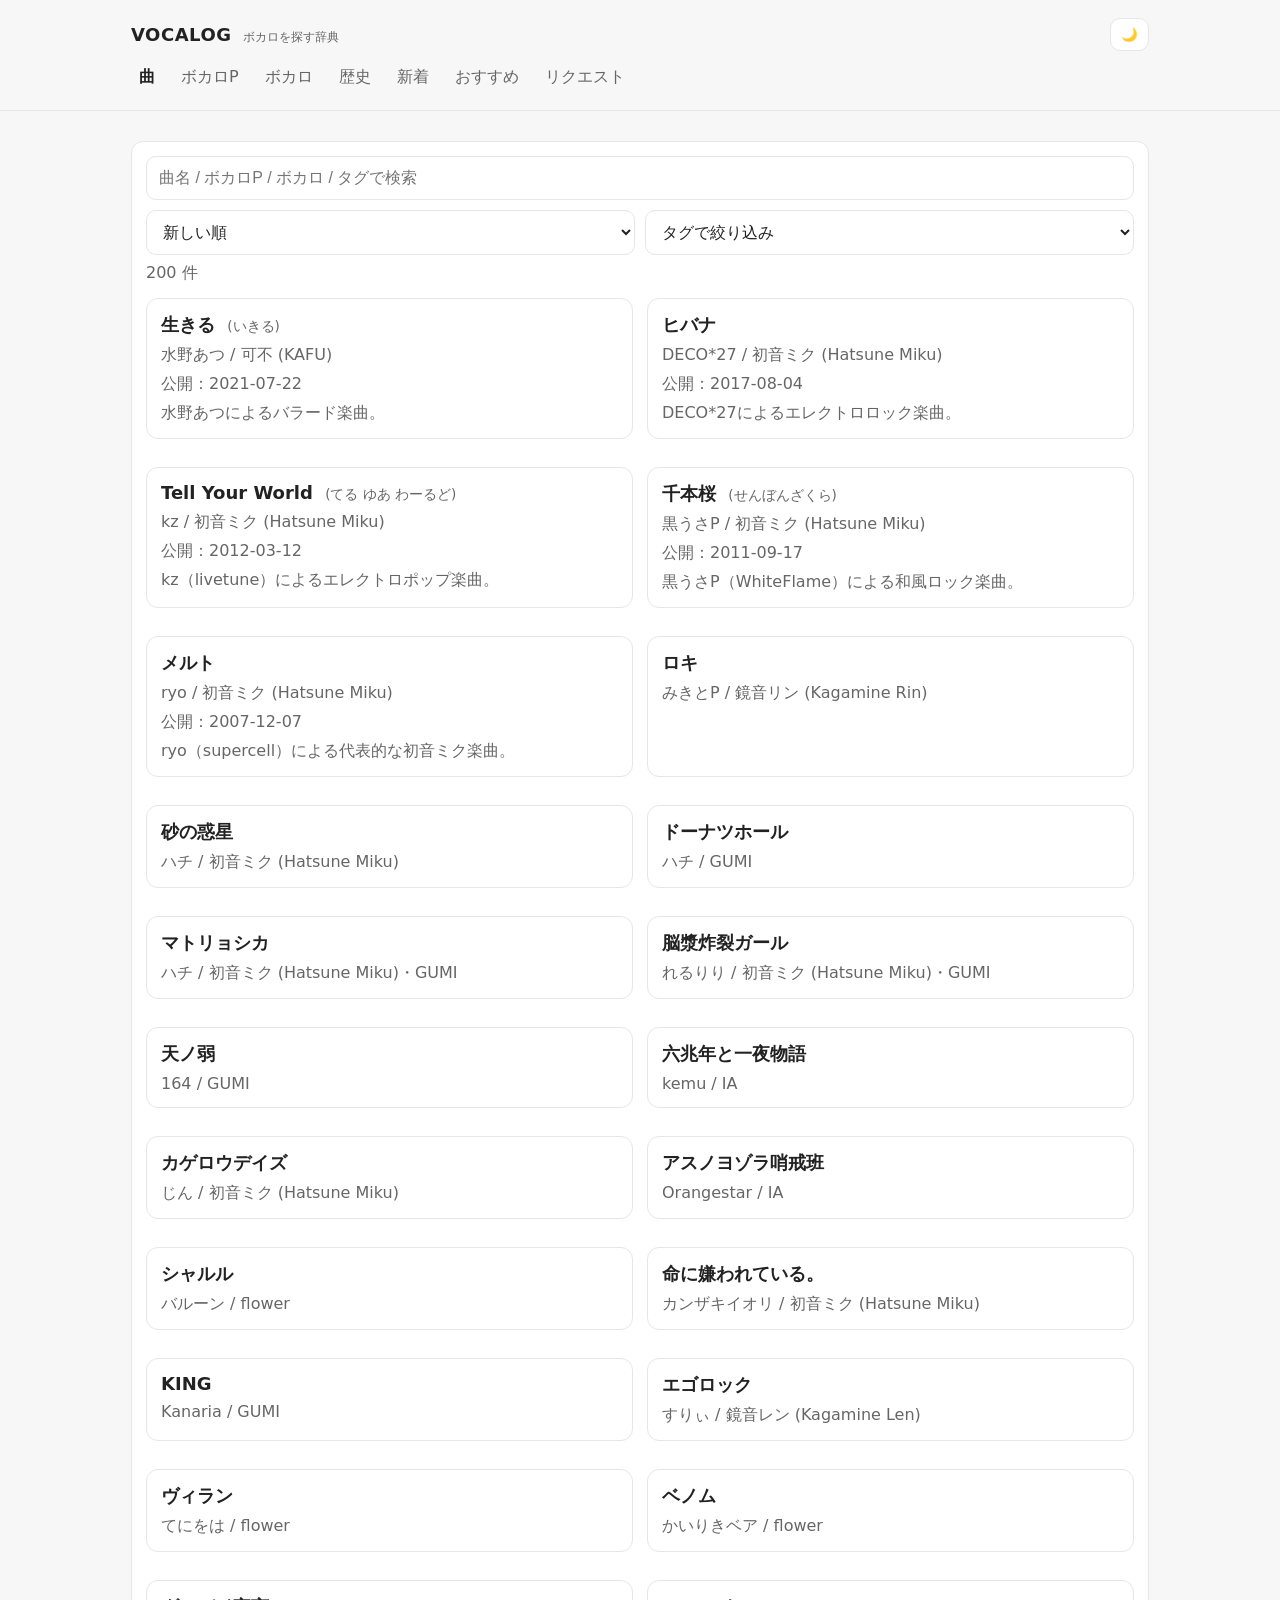
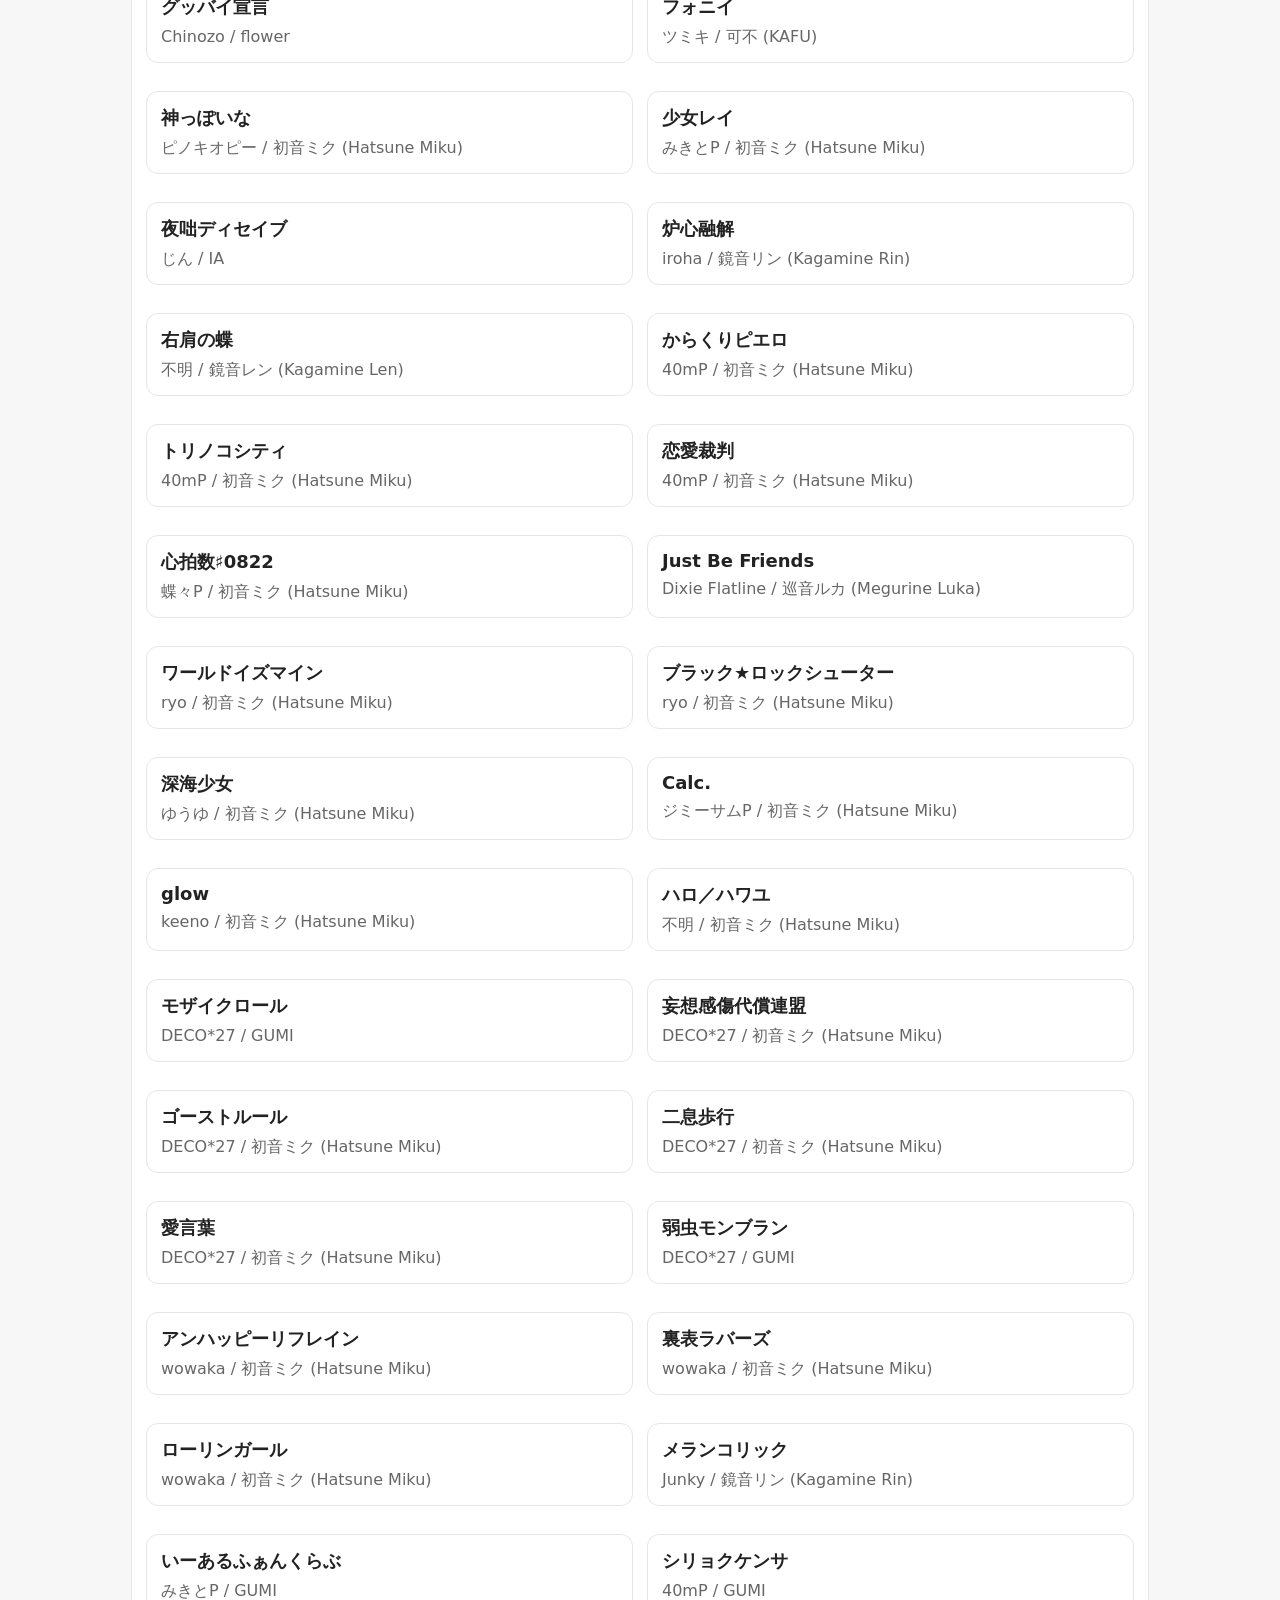
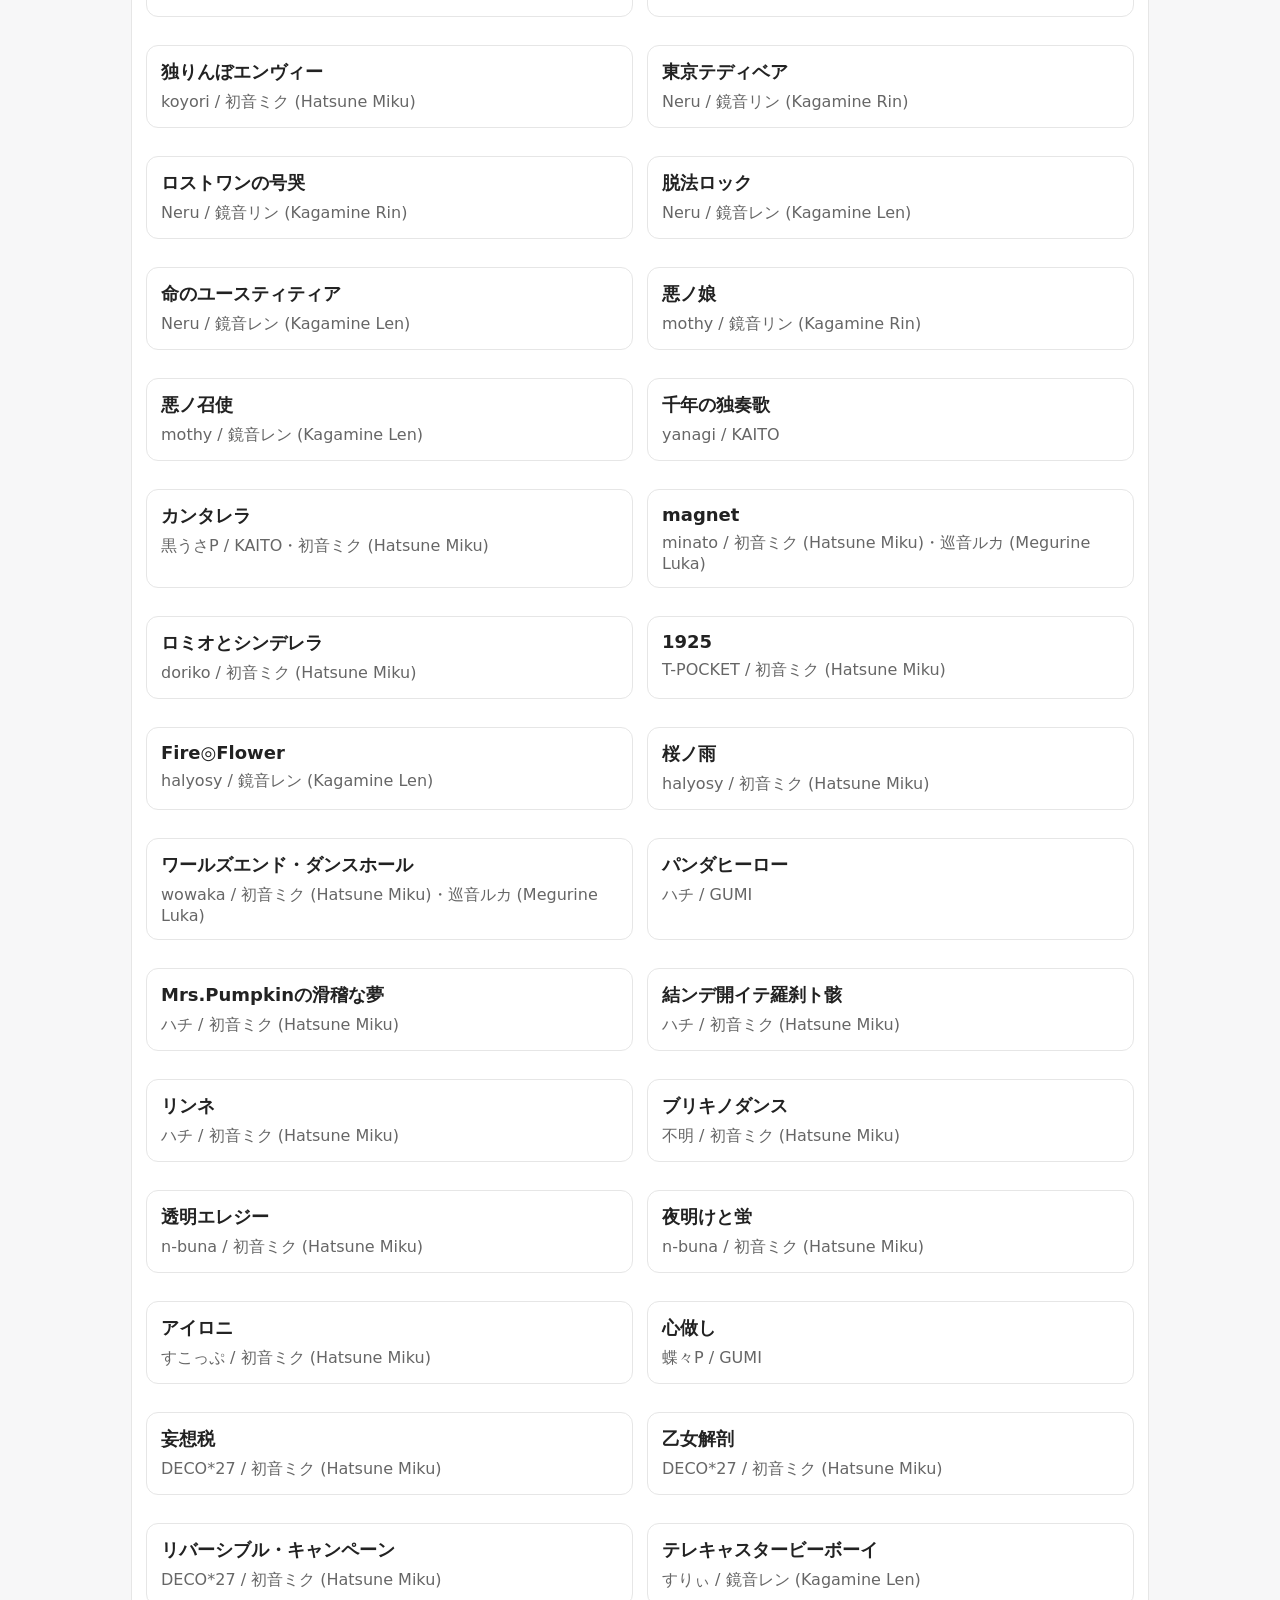
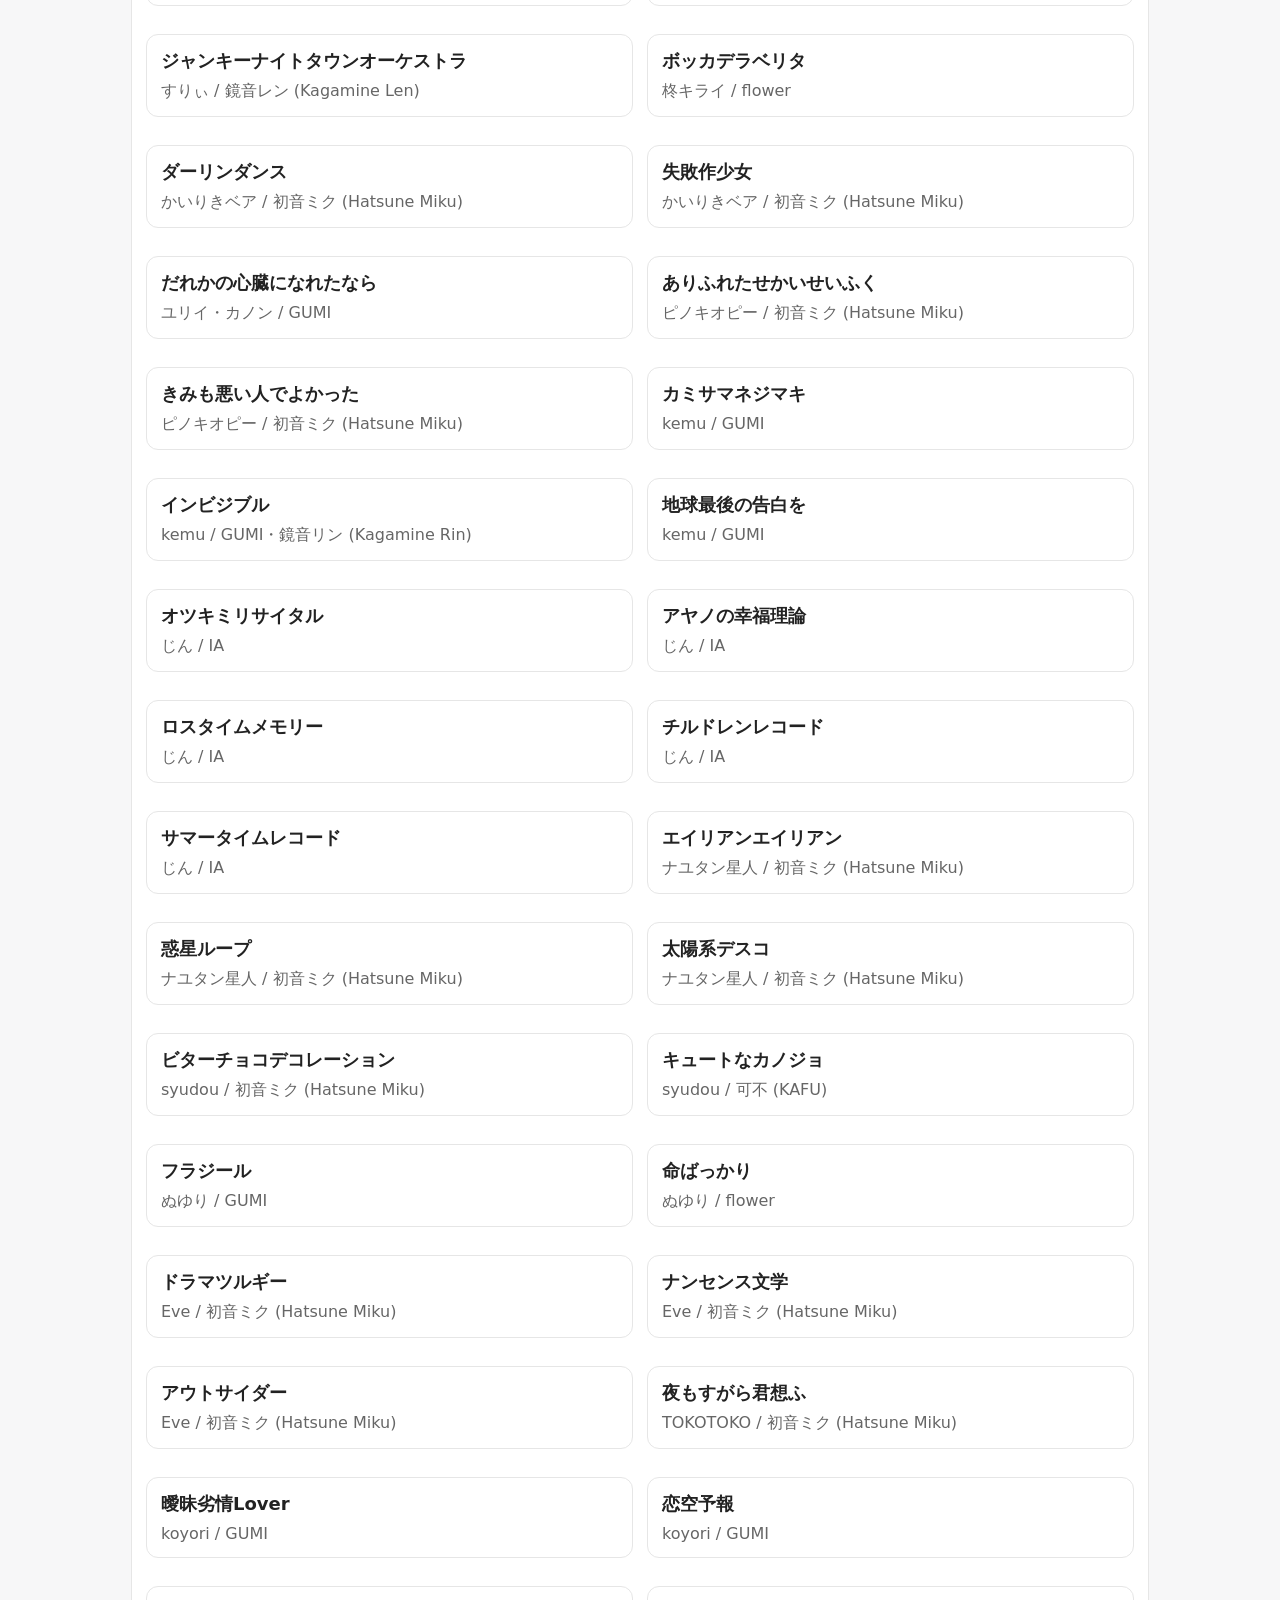
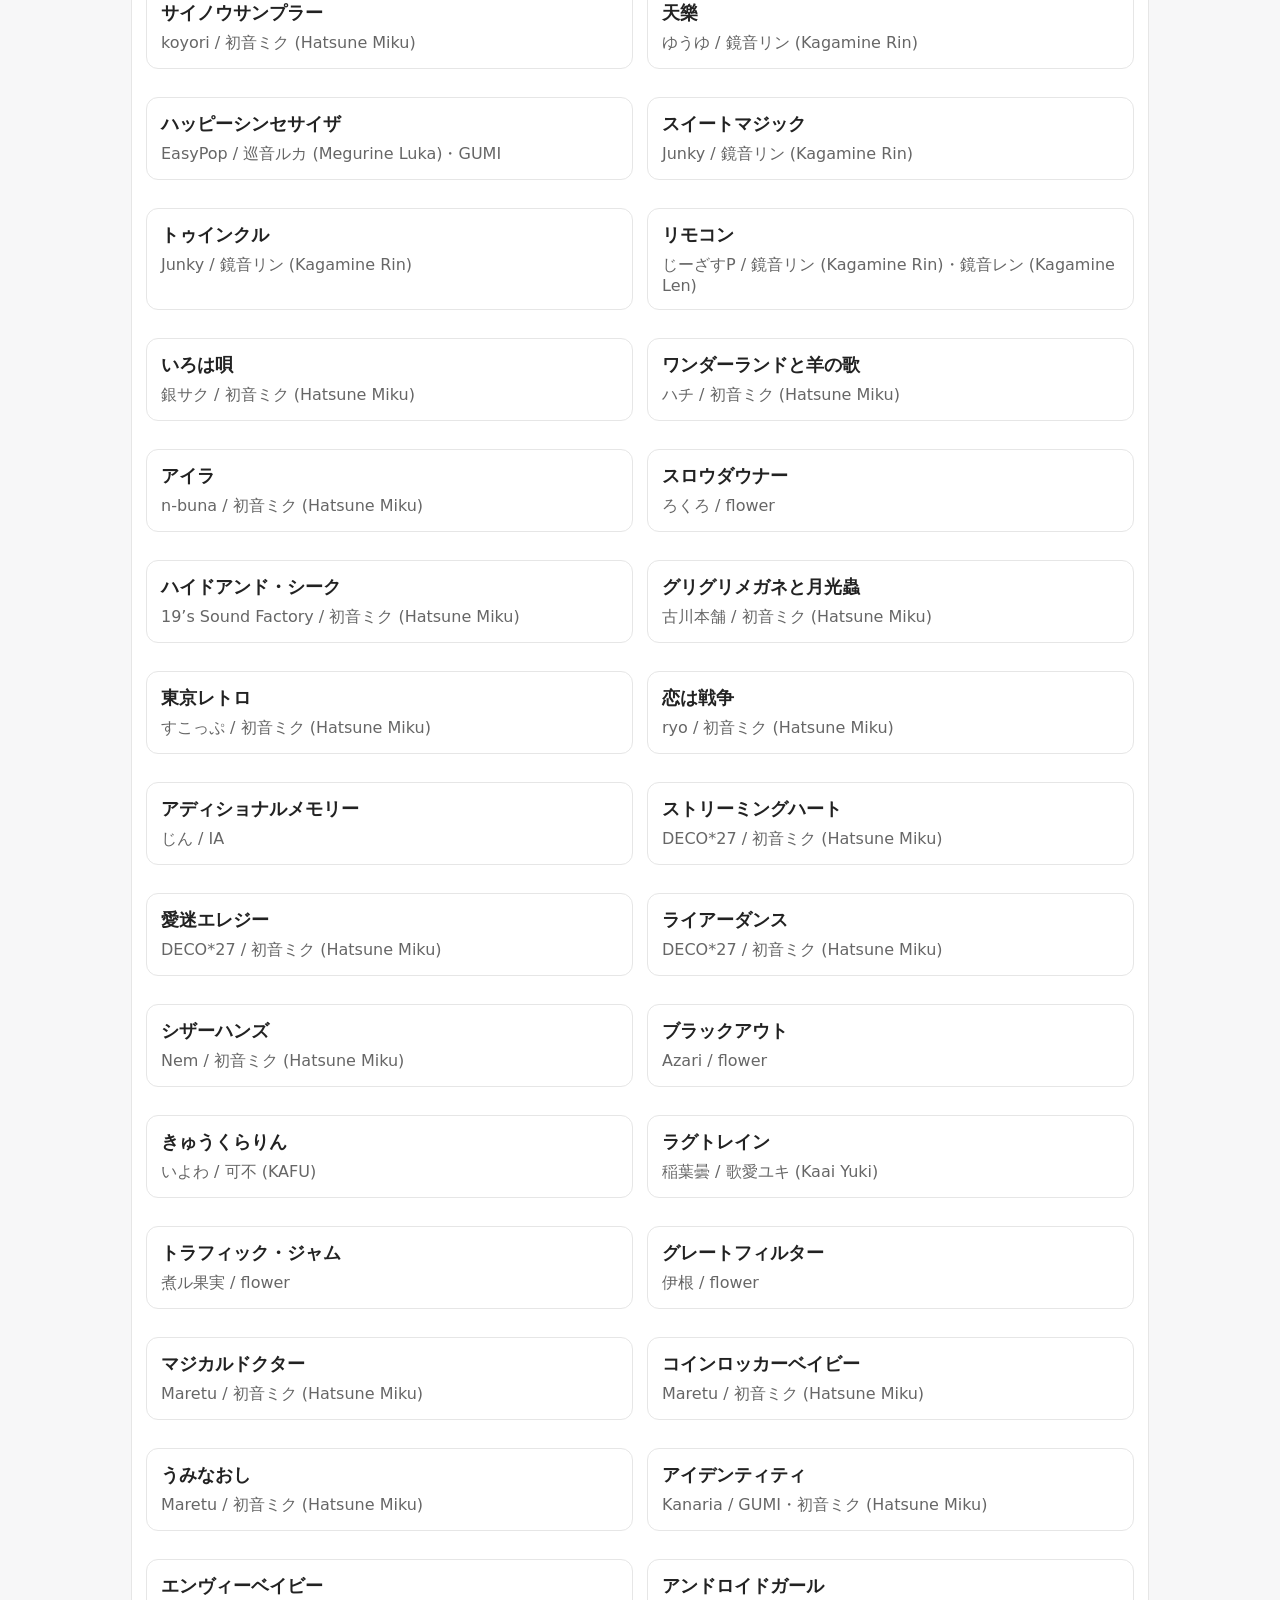
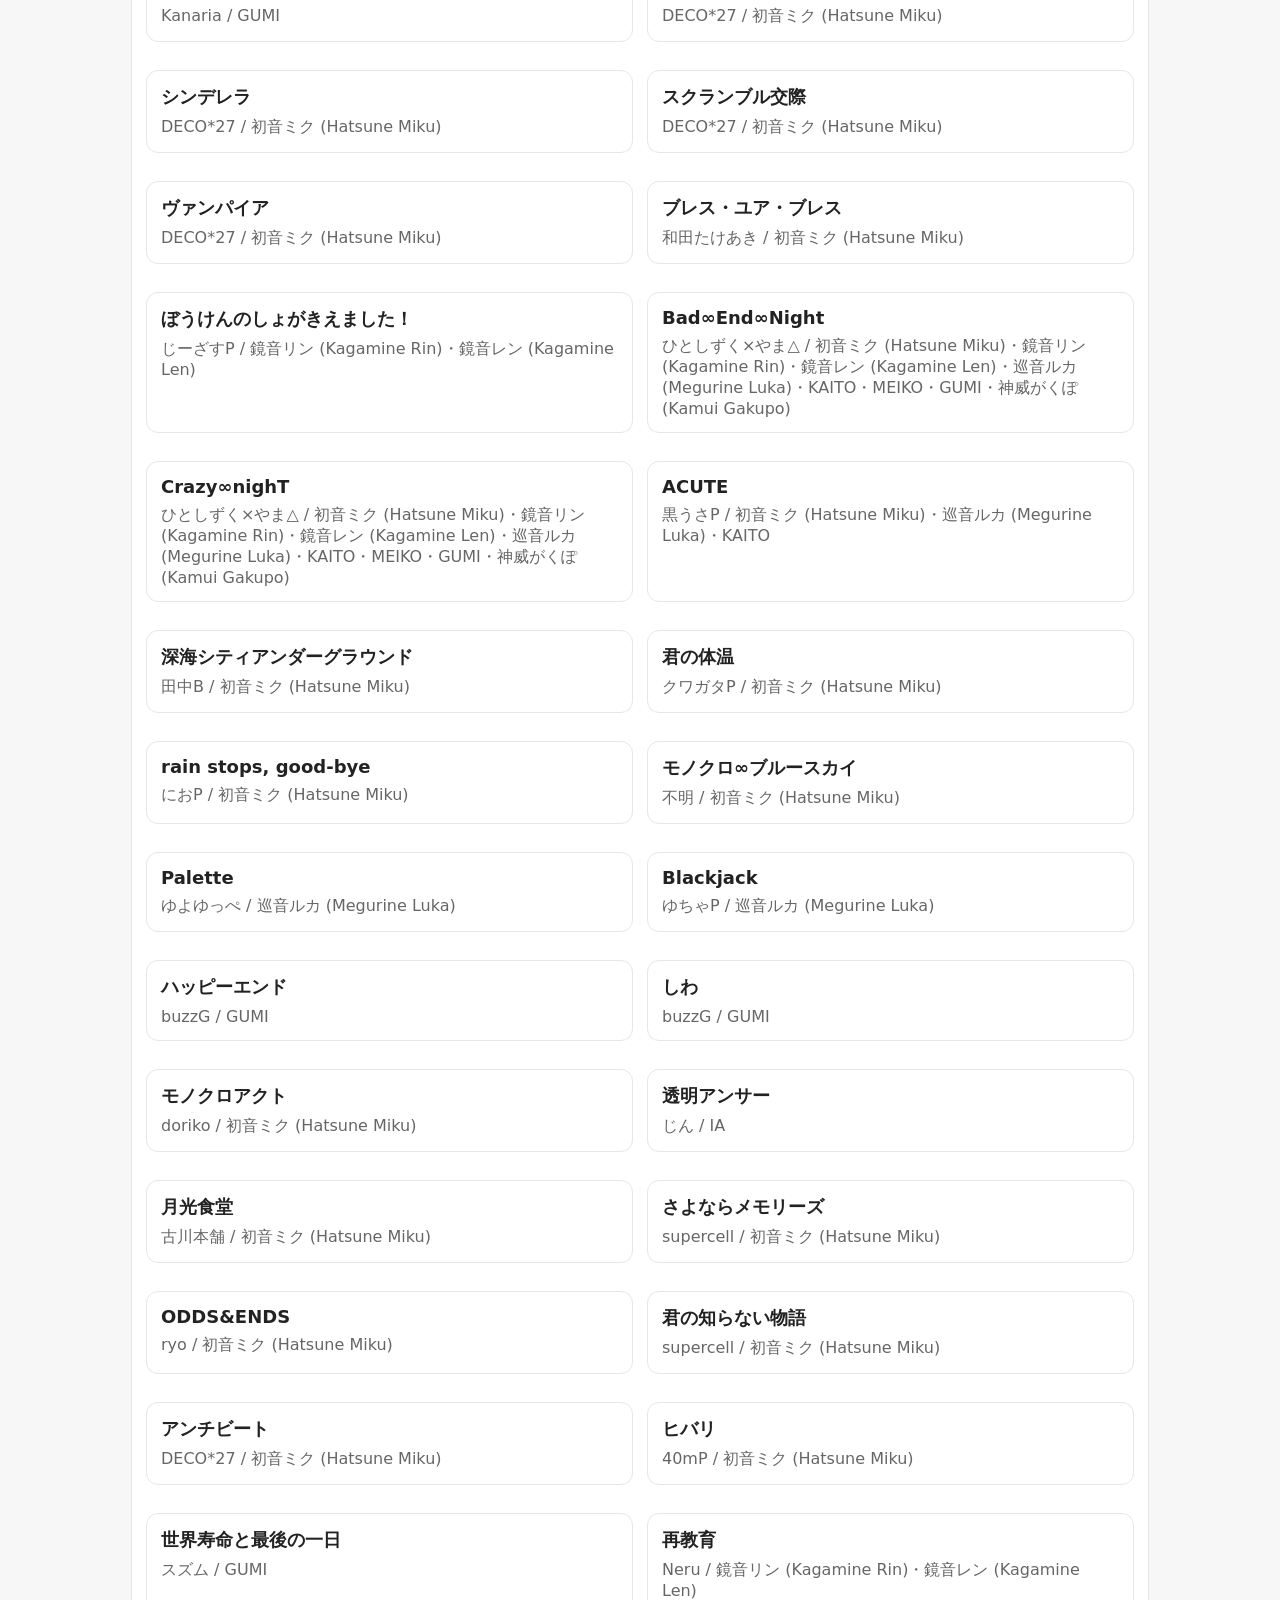
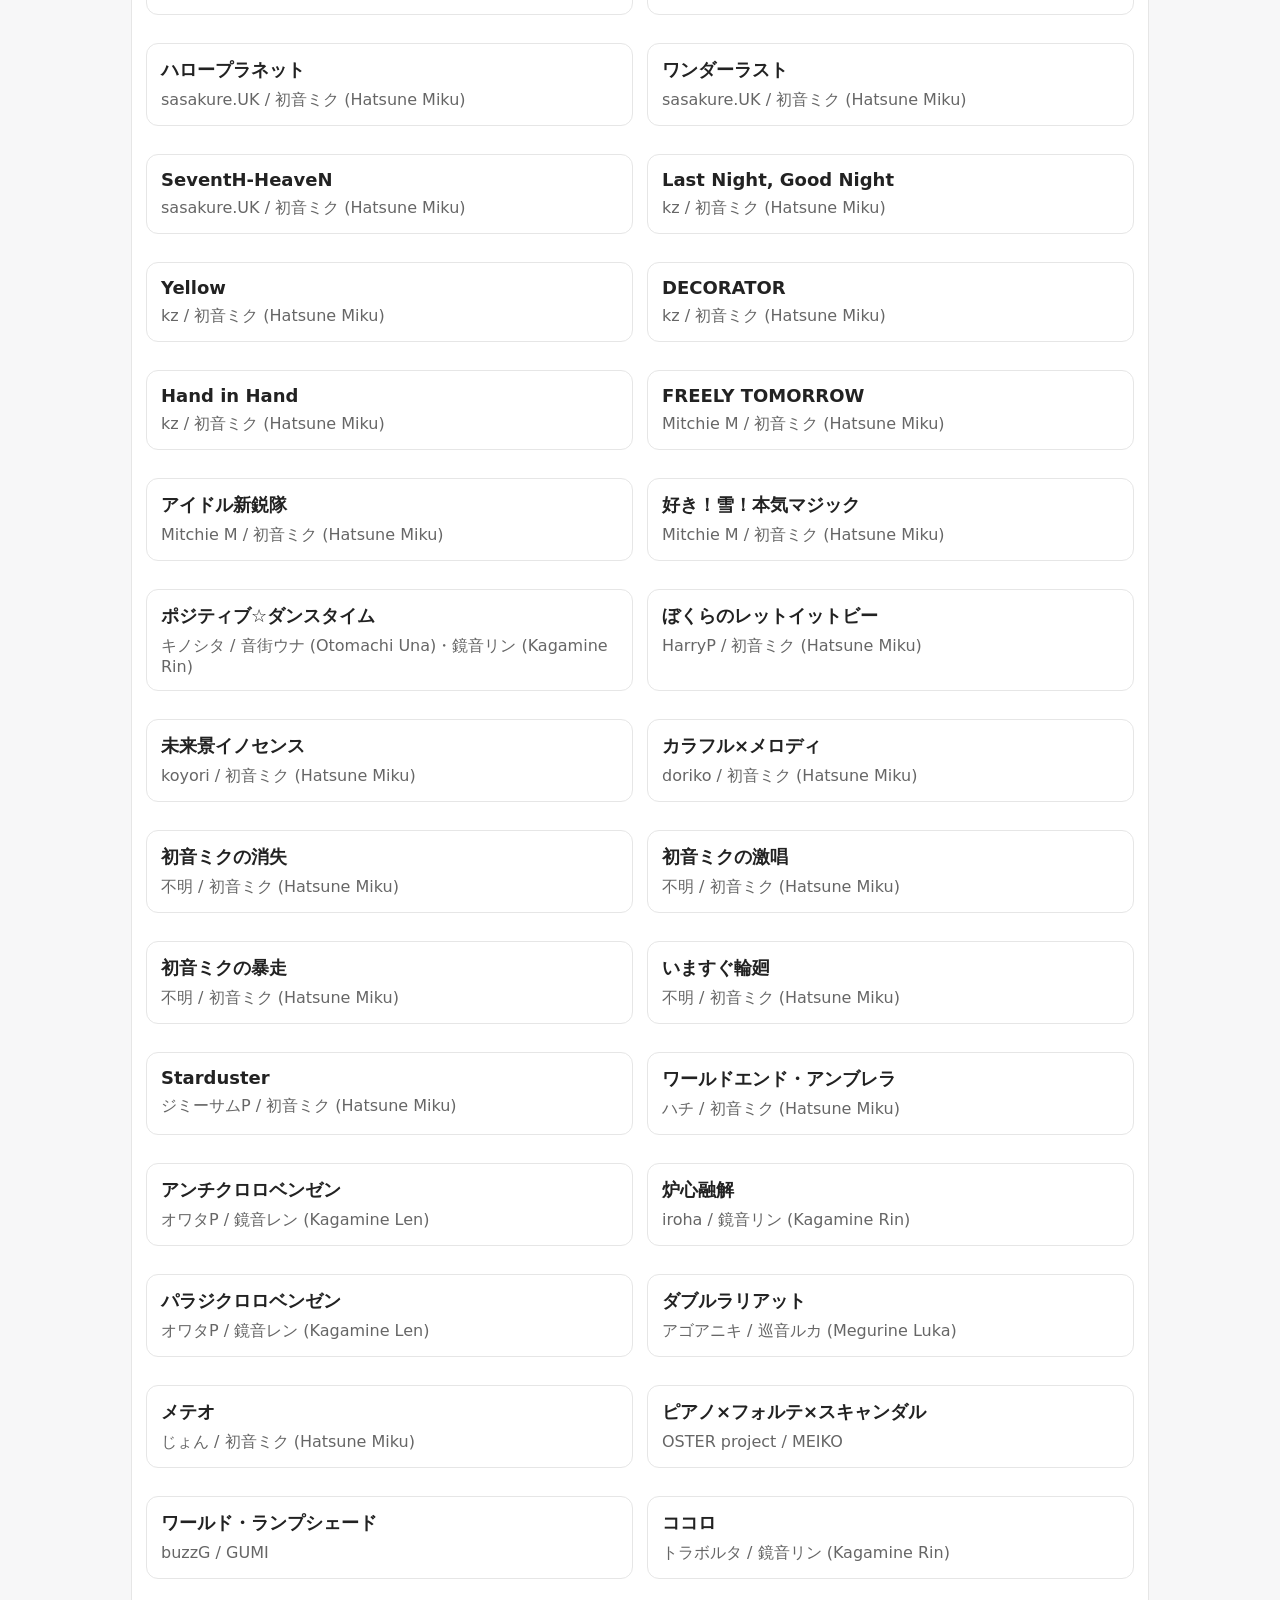
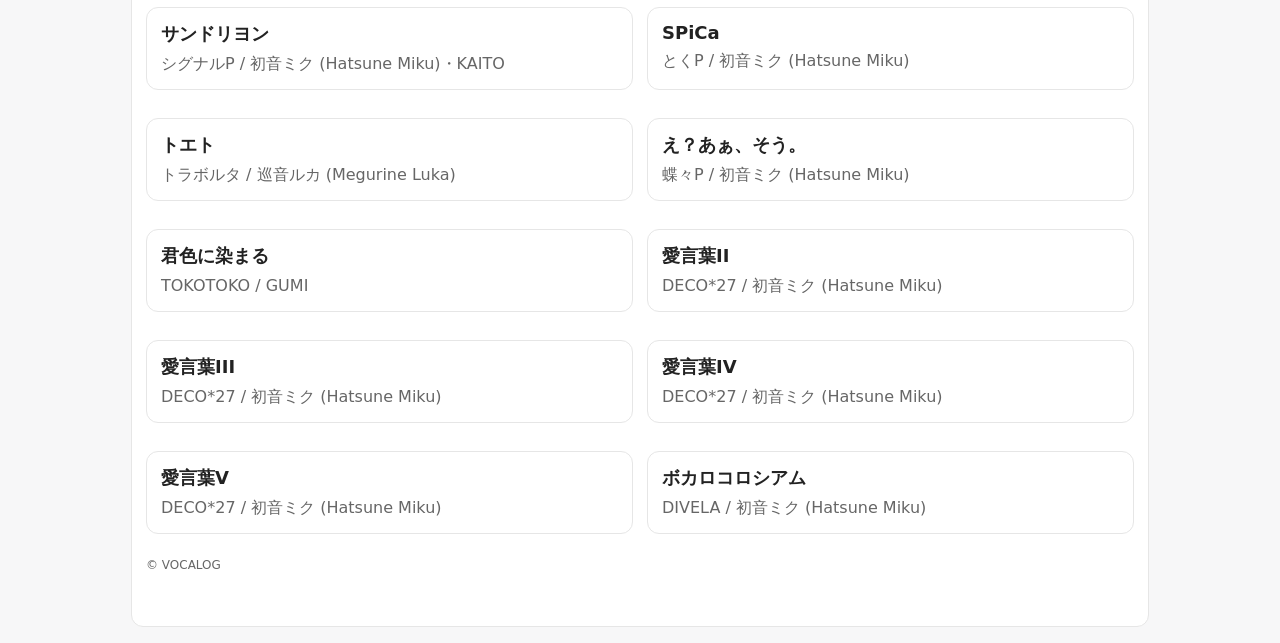
==== index.html @ 8eb1cbff "Add files via upload" ====
<!doctype html>
<html lang="ja" data-theme="light">
<head>
  <meta charset="utf-8" />
  <meta name="viewport" content="width=device-width, initial-scale=1" />
  <title>VOCALOG</title>
  <link rel="stylesheet" href="./styles.css" />
</head>
<body>
  <div id="header"></div>

  <main class="wrap">
    <div class="card">
      <input id="q" class="input" placeholder="曲名 / ボカロP / ボカロ / タグで検索" />
      <div class="row" style="margin-top:10px;">
        <select id="sort">
          <option value="new">新しい順</option>
          <option value="old">古い順</option>
          <option value="az">タイトル順</option>
        </select>
        <select id="tag">
          <option value="">タグで絞り込み</option>
        </select>
      </div>
      <p class="muted" id="count"></p>
     
    <div id="list" class="grid"></div>
    <div class="footer">© VOCALOG</div>
  </main>

  <script src="./theme.js"></script>
  <script type="module" src="./songlist.js"></script>
</body>
</html>
---- styles.css ----
:root{
  --bg:#f7f7f8;
  --card:#ffffff;
  --text:#222;
  --muted:#666;
  --border:#e6e6e6;
  --link:#222;
}

[data-theme="dark"]{
  --bg:#121212;
  --card:#1e1e1e;
  --text:#eaeaea;
  --muted:#b5b5b5;
  --border:#2a2a2a;
  --link:#eaeaea;
}

*{ box-sizing:border-box; }
body{
  margin:0;
  background:var(--bg);
  color:var(--text);
  font-family: system-ui, -apple-system, "Noto Sans JP", sans-serif;
}

.wrap{ max-width:1050px; margin:0 auto; padding:16px; }

.header{
  position:sticky; top:0;
  background:var(--bg);
  border-bottom:1px solid var(--border);
  z-index:10;
}
.headerRow{ display:flex; align-items:center; justify-content:space-between; gap:10px; }

.brand{ display:flex; gap:12px; align-items:baseline; text-decoration:none; color:inherit; }
.logo{ margin:8px 0; font-size:18px; letter-spacing:.5px; }
.sub{ color:var(--muted); font-size:12px; }

.nav{ display:flex; gap:10px; flex-wrap:wrap; margin:8px 0 0; }
.nav a{
  text-decoration:none; color:var(--muted);
  padding:6px 8px; border-radius:10px;
}
.nav a:hover{ background:var(--card); color:var(--text); }

.btn{
  border:1px solid var(--border);
  background:var(--card);
  color:var(--text);
  border-radius:10px;
  padding:8px 10px;
  cursor:pointer;
}

.card{
  background:var(--card);
  border:1px solid var(--border);
  border-radius:12px;
  padding:14px;
  margin-top:14px;
}

.input, select, textarea{
  width:100%;
  padding:12px 12px;
  border:1px solid var(--border);
  background:transparent;
  color:var(--text);
  border-radius:10px;
  font-size:16px;
}
textarea{ min-height:120px; resize:vertical; }

.row{ display:flex; gap:10px; flex-wrap:wrap; align-items:center; }
.row > *{ flex:1; min-width:160px; }

.grid{ display:grid; grid-template-columns:1fr; gap:14px; }
@media (min-width:900px){ .grid{ grid-template-columns:1fr 1fr; } }

.cardLink{ text-decoration:none; color:inherit; display:block; }
.title{ margin:0 0 6px; font-size:18px; }
.muted{ color:var(--muted); margin:8px 0 0; }

.tags{ display:flex; flex-wrap:wrap; gap:6px; margin:10px 0; }
.tag{
  border:1px solid var(--border);
  padding:4px 8px;
  border-radius:999px;
  font-size:12px;
  color:var(--muted);
}

.links{ display:flex; gap:10px; flex-wrap:wrap; margin:10px 0; }
.link{ color:var(--link); text-decoration:underline; }

iframe{ width:100%; aspect-ratio:16/9; border:0; border-radius:10px; }

.footer{ margin:24px 0 40px; color:var(--muted); font-size:12px; }
.notice{
  padding:12px;
  border:1px dashed var(--border);
  border-radius:12px;
  margin-top:14px;
  color:var(--muted);
}

.reading{
  font-size: 0.75em;
  color: var(--muted);
  margin-left: 6px;
  font-weight: normal;
}



.badge{
  display:inline-block;
  margin-left:8px;
  font-size:12px;
  padding:2px 8px;
  border-radius:999px;
  border:1px solid var(--border);
  color:var(--muted);
  vertical-align:middle;
}

.list{ display:flex; flex-direction:column; gap:10px; margin-top:10px; }
.archiveItem{
  display:flex; justify-content:space-between; align-items:center;
  padding:10px 12px;
  border:1px solid var(--border);
  border-radius:12px;
  text-decoration:none;
  color:inherit;
  background:transparent;
}
.archiveItem:hover{ background:var(--card); }
.archiveItem.active{
  background:var(--card);
  border-color: var(--text);
}
.archiveTitle{ font-weight:600; }


.pill{
  display:inline-block;
  margin-left:8px;
  padding:2px 8px;
  border-radius:999px;
  font-size:12px;
  line-height:1.6;
  border:1px solid var(--border);
  background: var(--card);
}


/* --- Highlight cards --- */
.repCard{
  border:2px solid var(--border);
  box-shadow:0 8px 24px rgba(0,0,0,.06);
}
.popularCard{
  border:1px dashed var(--border);
}
.dateLabel{
  font-variant-numeric: tabular-nums;
}

/* --- Song title line: furigana inline + badges (今週/代表曲/人気) --- */
.songTitleLine .title.songTitle{
  display: flex;
  align-items: baseline;
  flex-wrap: wrap;
  gap: 8px;
}

.songTitleLine .songTitleText{
  font-weight: 800;
}

.songTitleLine .titleArrow{
  color: var(--muted);
  font-weight: 600;
}

.songTitleLine .songBadges{
  display: inline-flex;
  align-items: center;
  flex-wrap: wrap;
  gap: 6px;

  opacity: 0;
  transform: translateY(4px);
  animation: badgeFadeIn .35s ease forwards;
}

.songTitleLine .songBadges .pill{
  margin-left: 0; /* override default left margin */
  transition: transform .15s ease, box-shadow .15s ease;
}

.songTitleLine .songBadges .pill:hover{
  transform: translateY(-2px) scale(1.04);
  box-shadow: 0 6px 16px rgba(0,0,0,.12);
}

@keyframes badgeFadeIn{
  to{ opacity: 1; transform: translateY(0); }
}

@media (prefers-reduced-motion: reduce){
  .songTitleLine .songBadges{ animation: none; opacity: 1; transform: none; }
  .songTitleLine .songBadges .pill{ transition: none; }
  .songTitleLine .songBadges .pill:hover{ transform: none; box-shadow: none; }
}
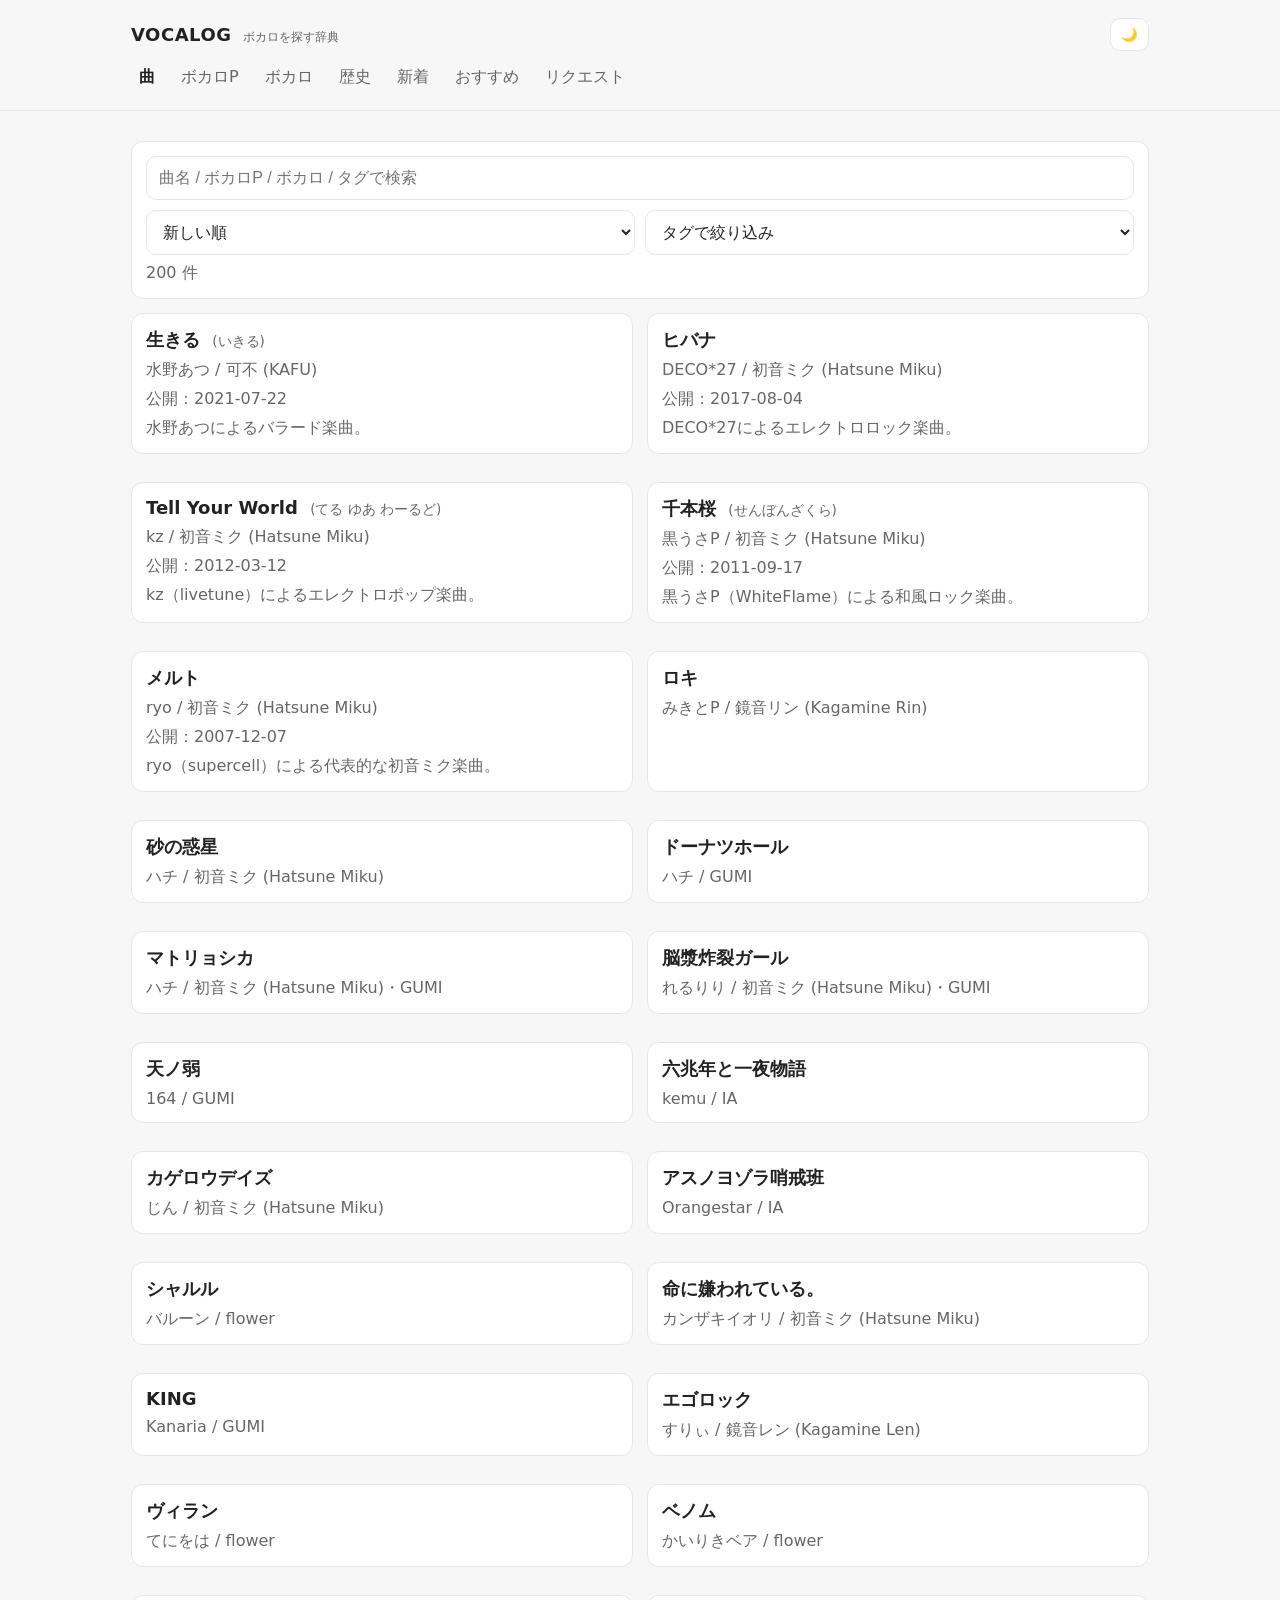
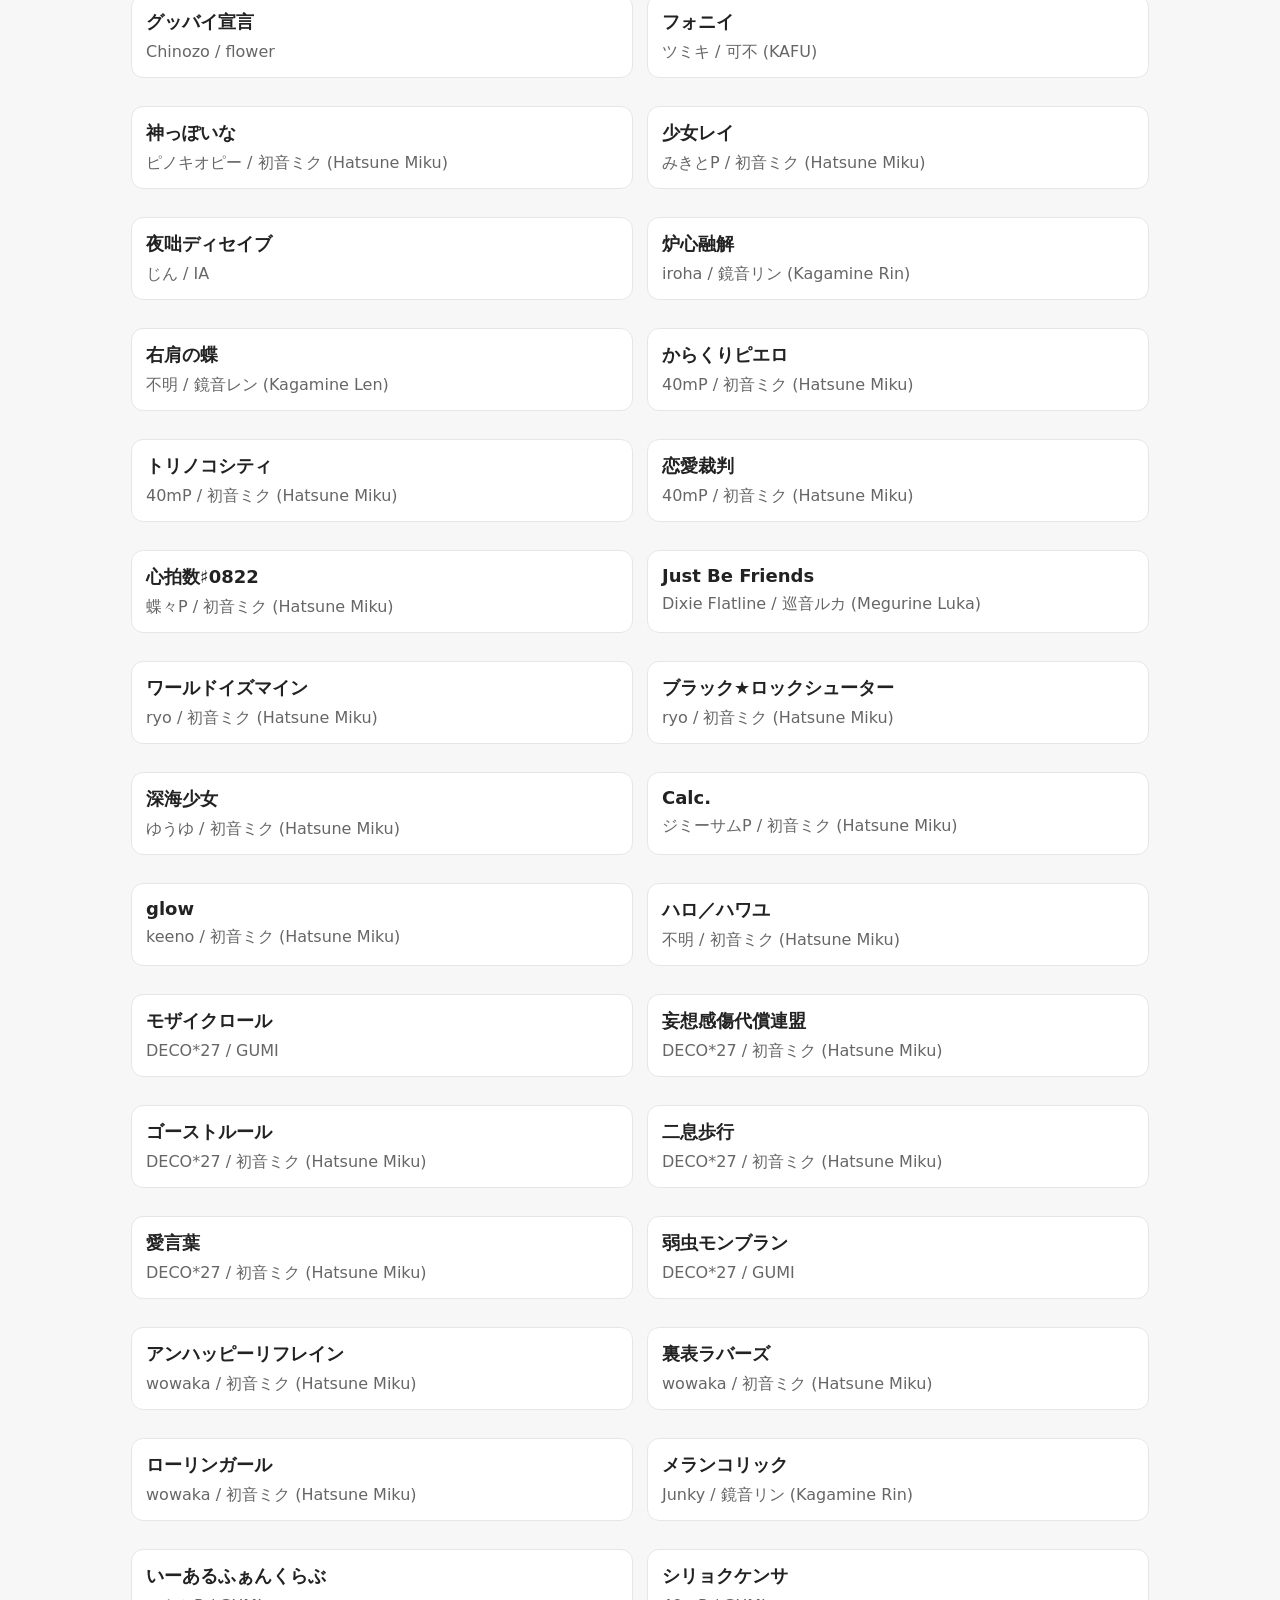
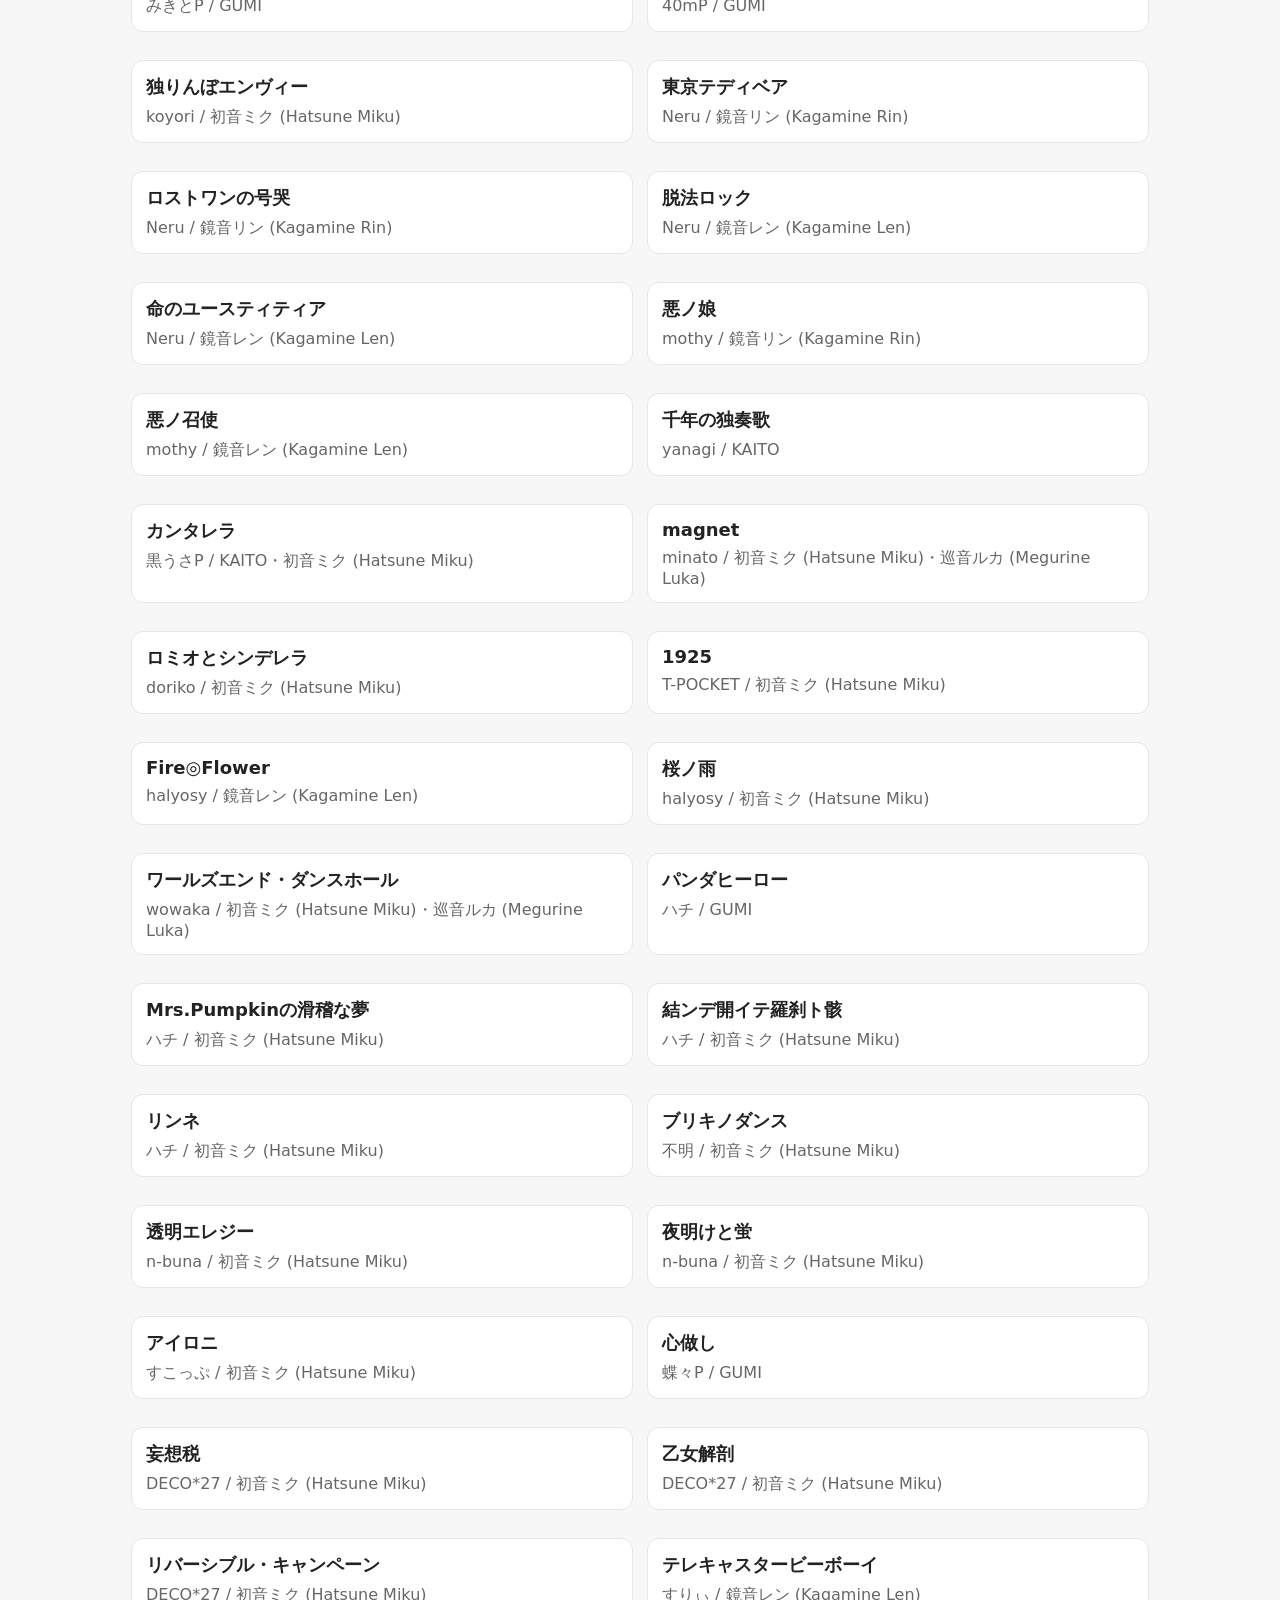
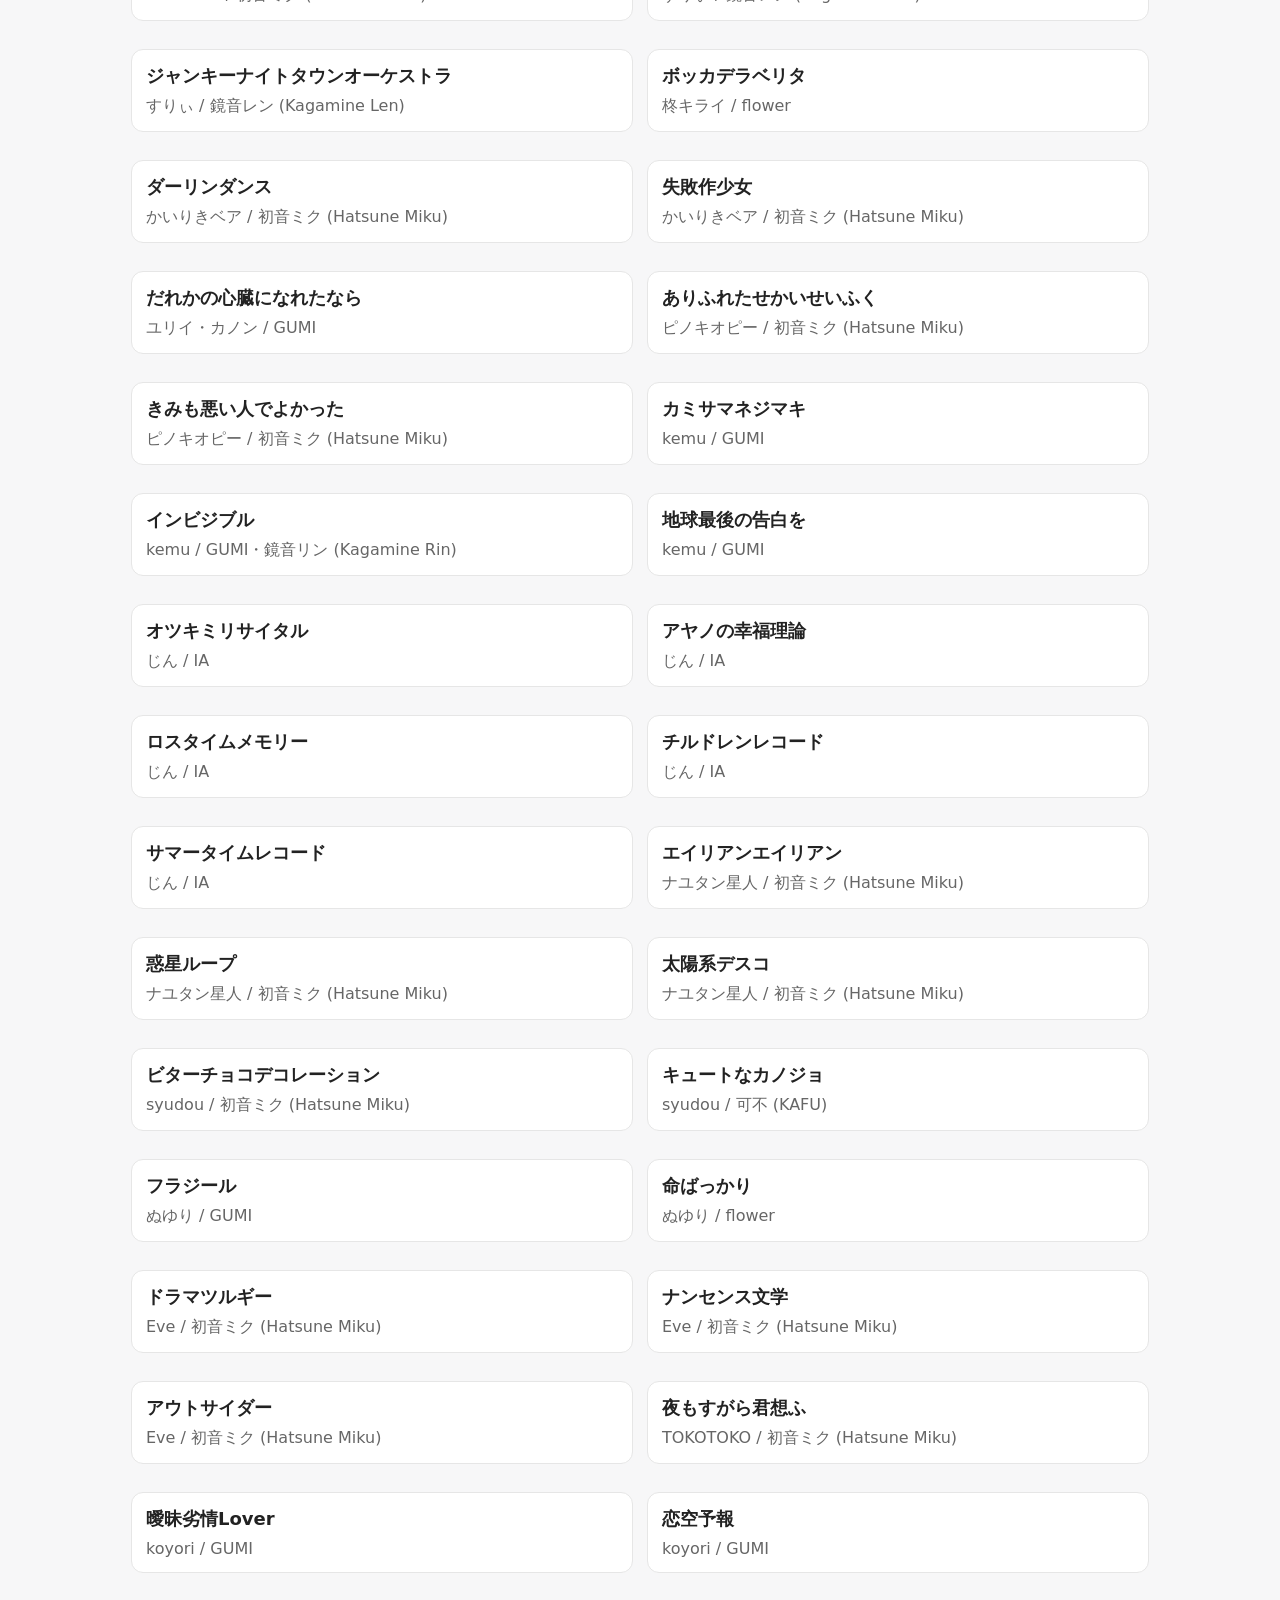
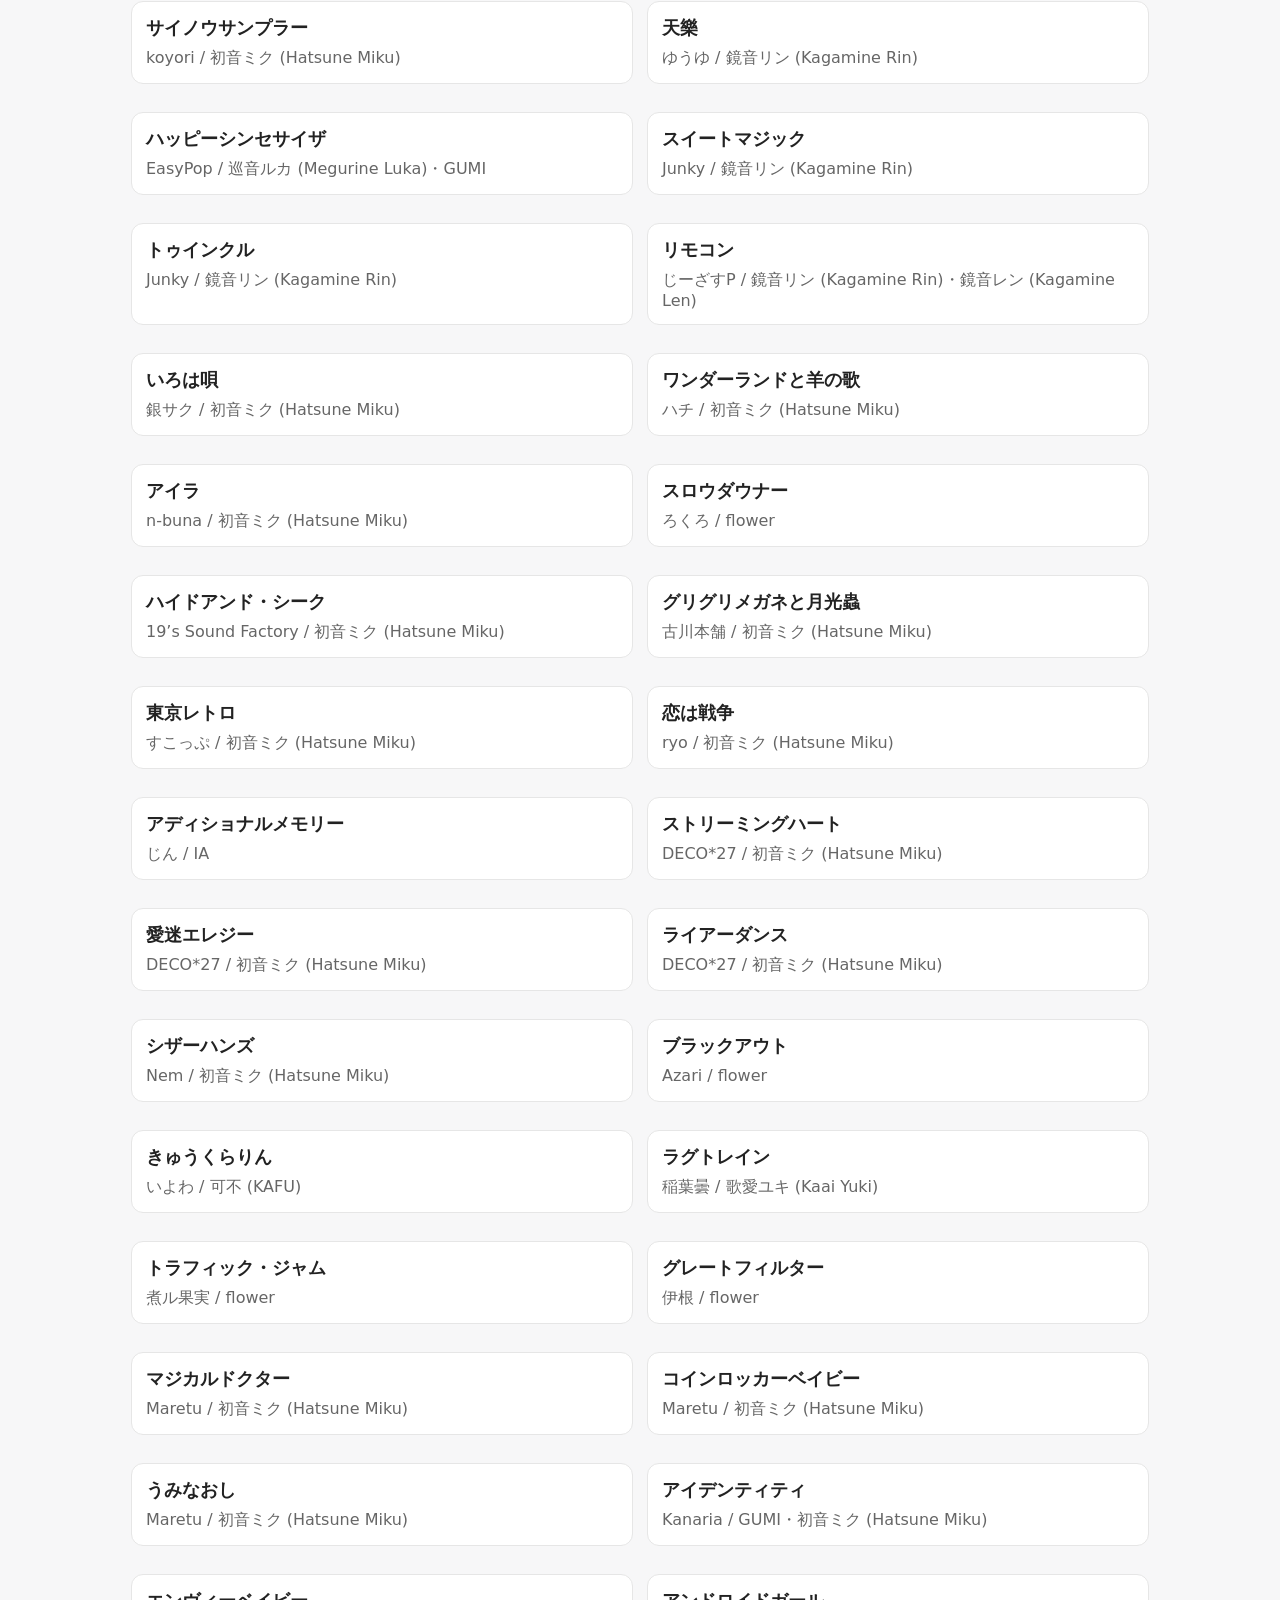
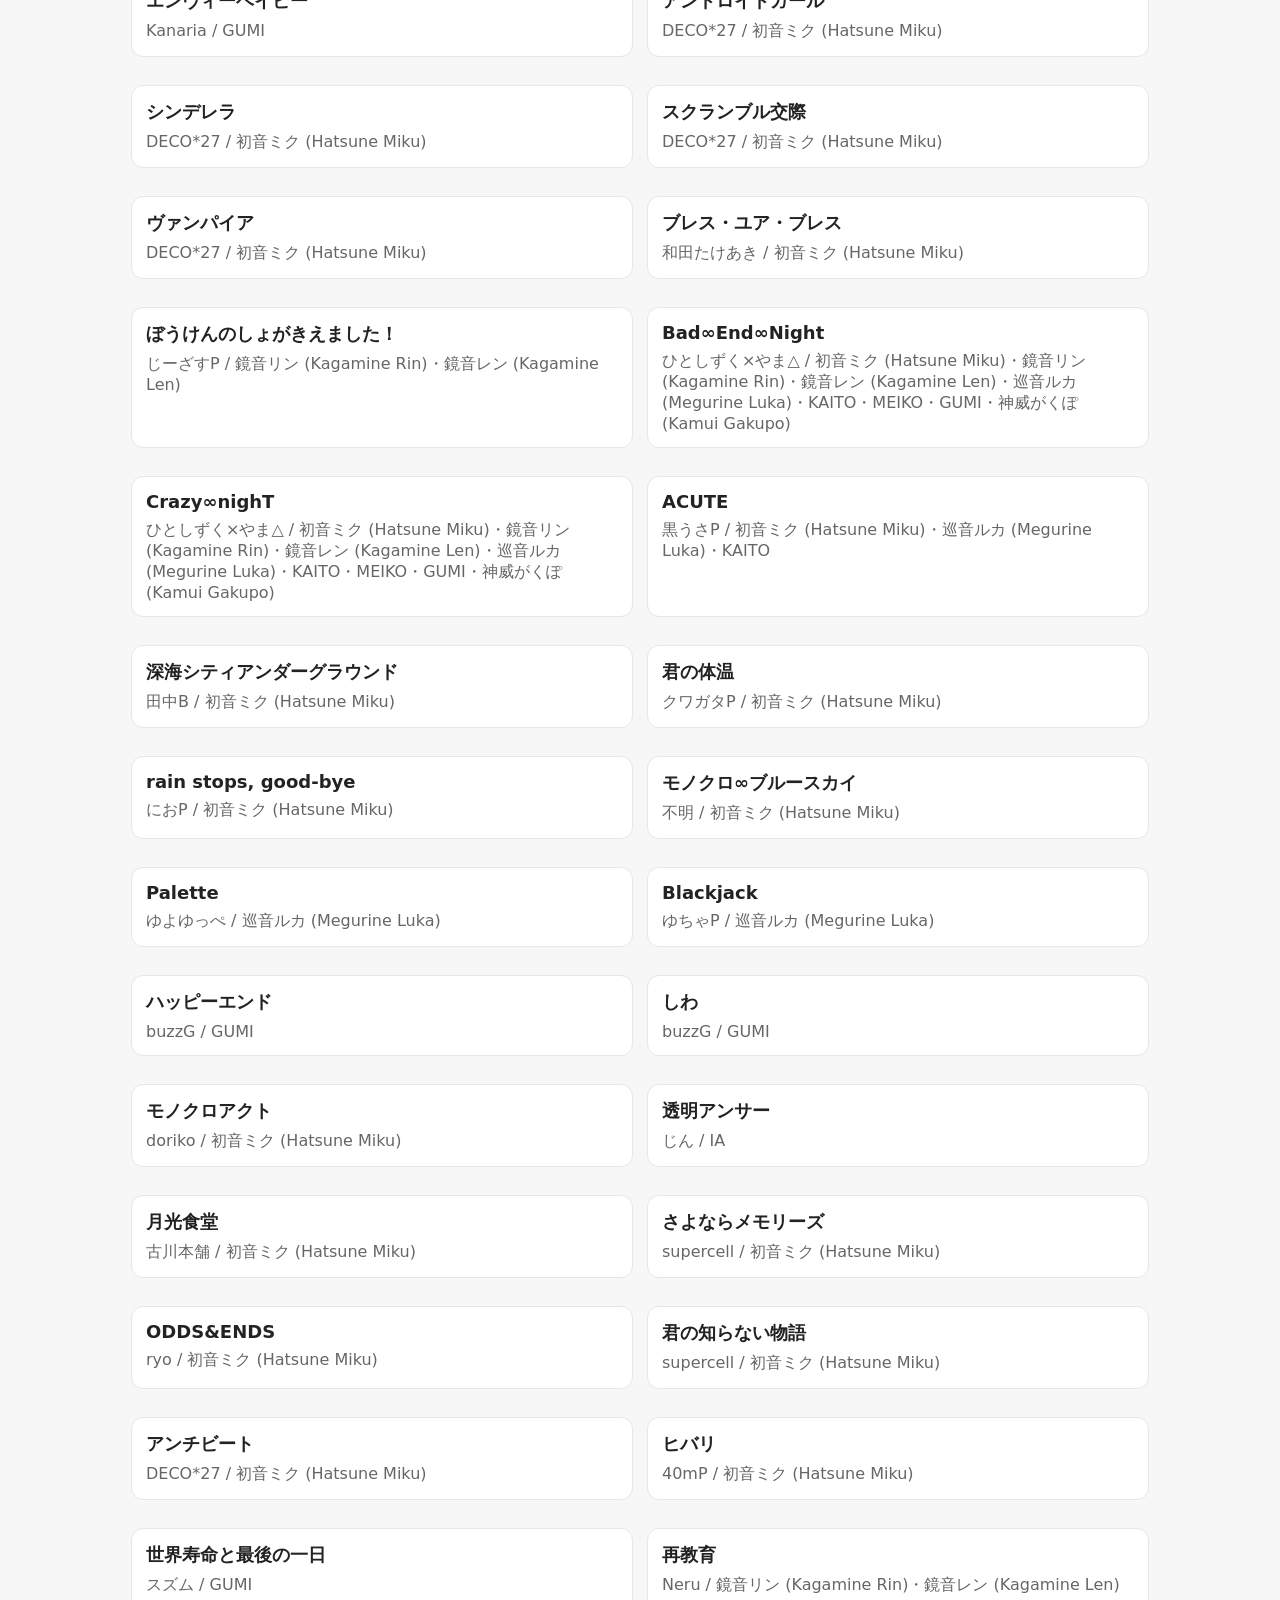
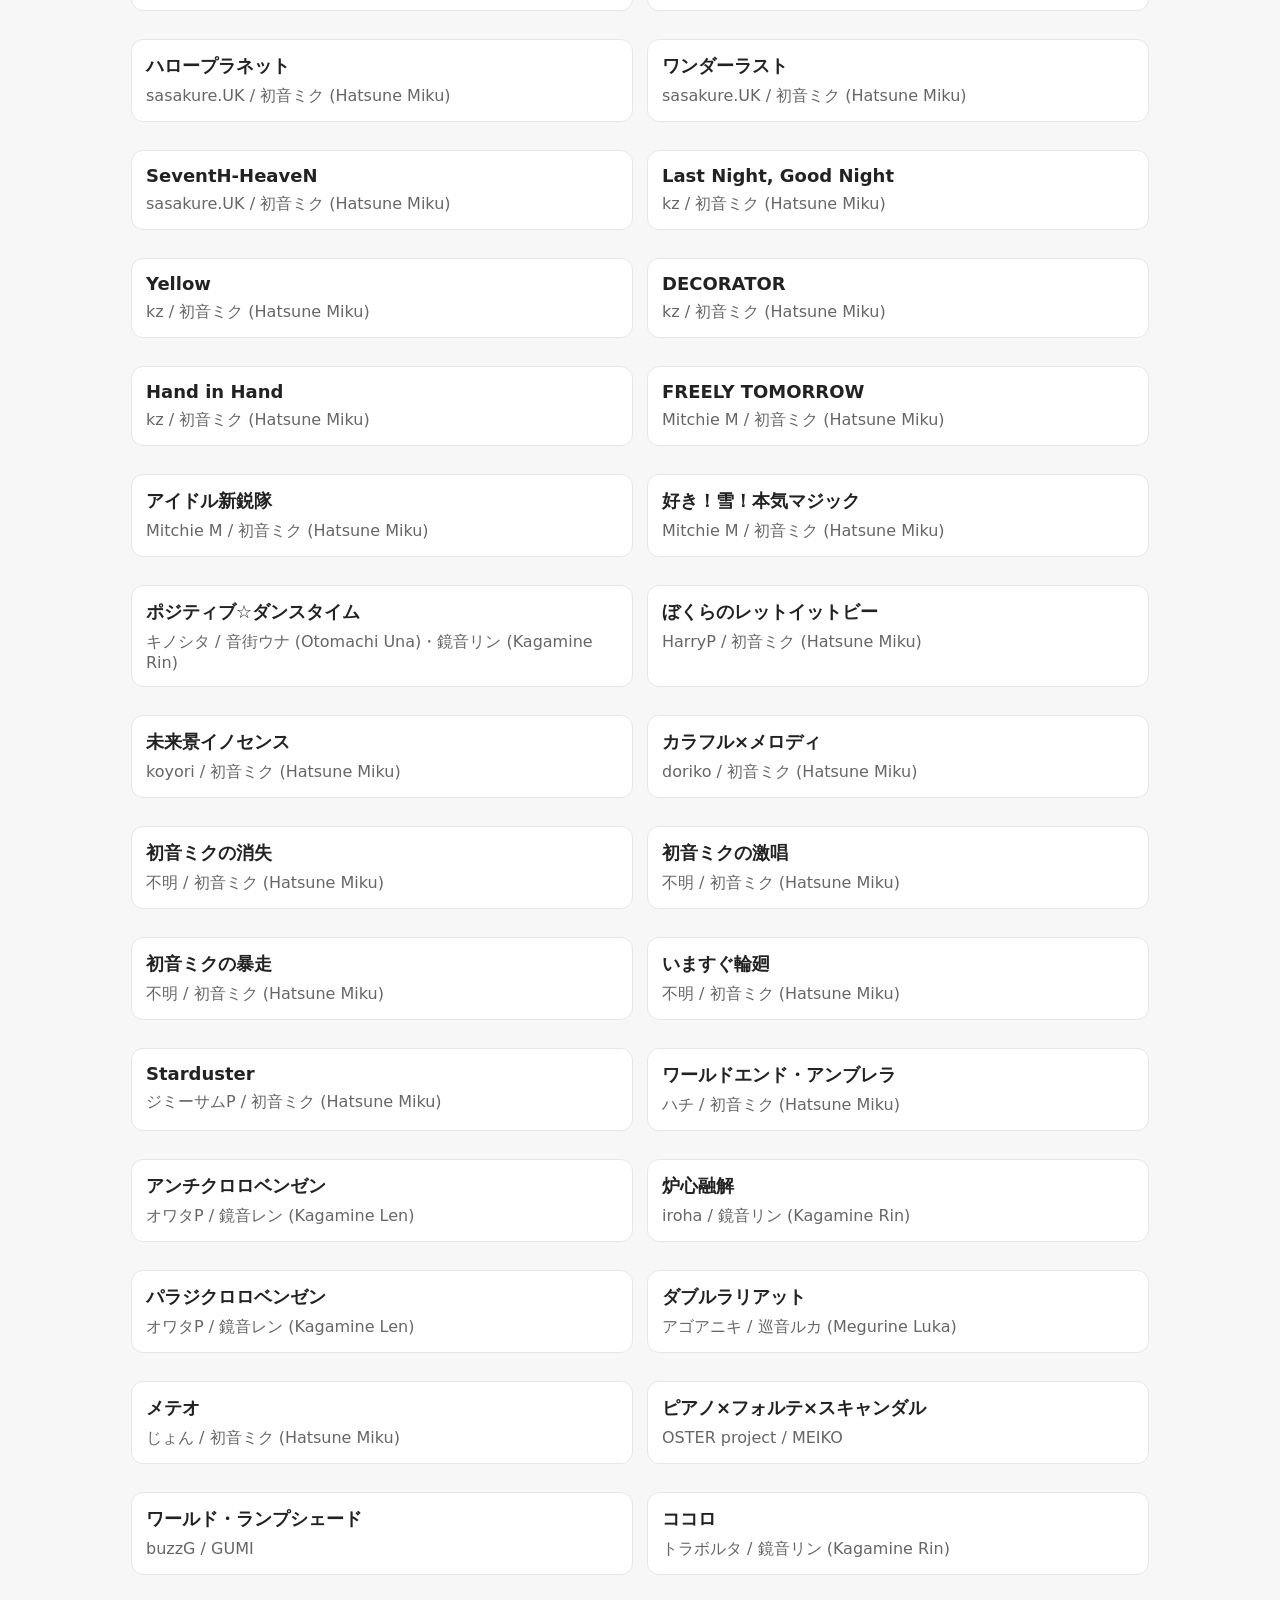
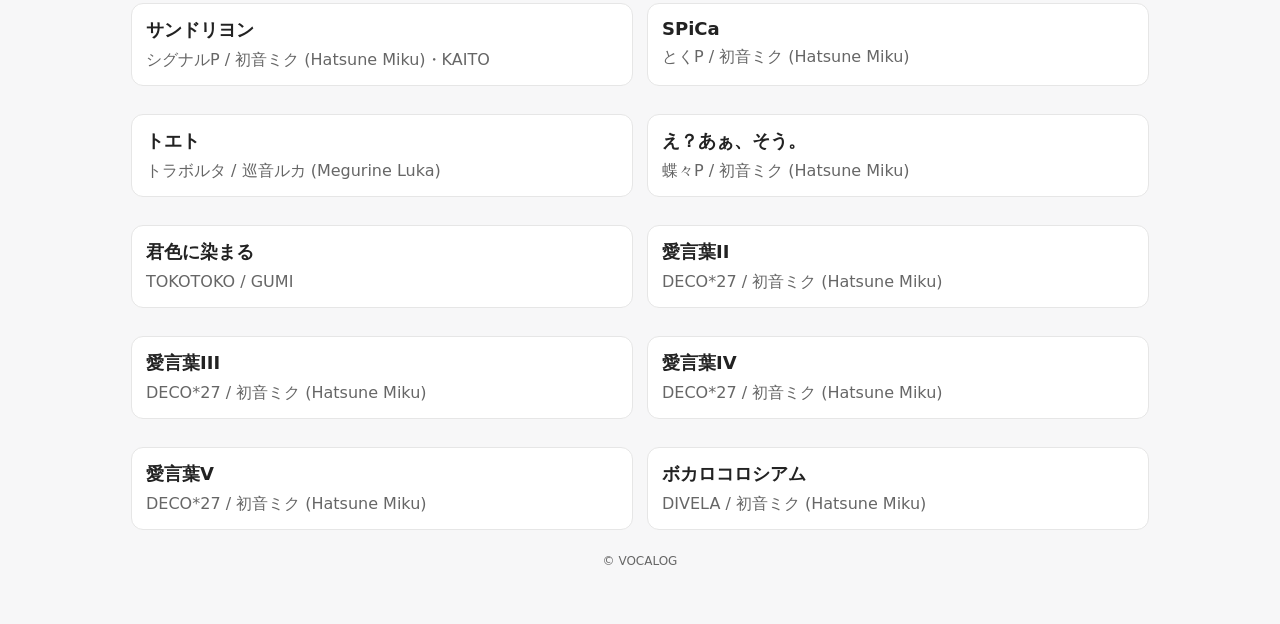
==== commit 3edb675b: "Add files via upload" ====
--- a/index.html
+++ b/index.html
@@ -1,34 +1,35 @@
-<!doctype html>
-<html lang="ja" data-theme="light">
-<head>
-  <meta charset="utf-8" />
-  <meta name="viewport" content="width=device-width, initial-scale=1" />
-  <title>VOCALOG</title>
-  <link rel="stylesheet" href="./styles.css" />
-</head>
-<body>
-  <div id="header"></div>
-
-  <main class="wrap">
-    <div class="card">
-      <input id="q" class="input" placeholder="曲名 / ボカロP / ボカロ / タグで検索" />
-      <div class="row" style="margin-top:10px;">
-        <select id="sort">
-          <option value="new">新しい順</option>
-          <option value="old">古い順</option>
-          <option value="az">タイトル順</option>
-        </select>
-        <select id="tag">
-          <option value="">タグで絞り込み</option>
-        </select>
-      </div>
-      <p class="muted" id="count"></p>
-     
-    <div id="list" class="grid"></div>
-    <div class="footer">© VOCALOG</div>
-  </main>
-
-  <script src="./theme.js"></script>
-  <script type="module" src="./songlist.js"></script>
-</body>
-</html>
+<!doctype html>
+<html lang="ja" data-theme="light">
+<head>
+  <meta charset="utf-8" />
+  <meta name="viewport" content="width=device-width, initial-scale=1" />
+  <title>VOCALOG</title>
+  <link rel="stylesheet" href="./styles.css" />
+</head>
+<body>
+  <div id="header"></div>
+
+  <main class="wrap">
+    <div class="card">
+      <input id="q" class="input" placeholder="曲名 / ボカロP / ボカロ / タグで検索" />
+      <div class="row" style="margin-top:10px;">
+        <select id="sort">
+          <option value="new">新しい順</option>
+          <option value="old">古い順</option>
+          <option value="az">タイトル順</option>
+        </select>
+        <select id="tag">
+          <option value="">タグで絞り込み</option>
+        </select>
+      </div>
+      <p class="muted" id="count"></p>
+    </div>
+
+    <div id="list" class="grid"></div>
+    <div class="footer">© VOCALOG</div>
+  </main>
+
+  <script src="./theme.js"></script>
+  <script type="module" src="./songlist.js"></script>
+</body>
+</html>
--- a/styles.css
+++ b/styles.css
@@ -97,7 +97,12 @@
 
 iframe{ width:100%; aspect-ratio:16/9; border:0; border-radius:10px; }
 
-.footer{ margin:24px 0 40px; color:var(--muted); font-size:12px; }
+.footer{
+  margin:24px 0 40px;
+  color:var(--muted);
+  font-size:12px;
+  text-align:center;
+}
 .notice{
   padding:12px;
   border:1px dashed var(--border);
@@ -167,51 +172,3 @@
 .dateLabel{
   font-variant-numeric: tabular-nums;
 }
-
-/* --- Song title line: furigana inline + badges (今週/代表曲/人気) --- */
-.songTitleLine .title.songTitle{
-  display: flex;
-  align-items: baseline;
-  flex-wrap: wrap;
-  gap: 8px;
-}
-
-.songTitleLine .songTitleText{
-  font-weight: 800;
-}
-
-.songTitleLine .titleArrow{
-  color: var(--muted);
-  font-weight: 600;
-}
-
-.songTitleLine .songBadges{
-  display: inline-flex;
-  align-items: center;
-  flex-wrap: wrap;
-  gap: 6px;
-
-  opacity: 0;
-  transform: translateY(4px);
-  animation: badgeFadeIn .35s ease forwards;
-}
-
-.songTitleLine .songBadges .pill{
-  margin-left: 0; /* override default left margin */
-  transition: transform .15s ease, box-shadow .15s ease;
-}
-
-.songTitleLine .songBadges .pill:hover{
-  transform: translateY(-2px) scale(1.04);
-  box-shadow: 0 6px 16px rgba(0,0,0,.12);
-}
-
-@keyframes badgeFadeIn{
-  to{ opacity: 1; transform: translateY(0); }
-}
-
-@media (prefers-reduced-motion: reduce){
-  .songTitleLine .songBadges{ animation: none; opacity: 1; transform: none; }
-  .songTitleLine .songBadges .pill{ transition: none; }
-  .songTitleLine .songBadges .pill:hover{ transform: none; box-shadow: none; }
-}
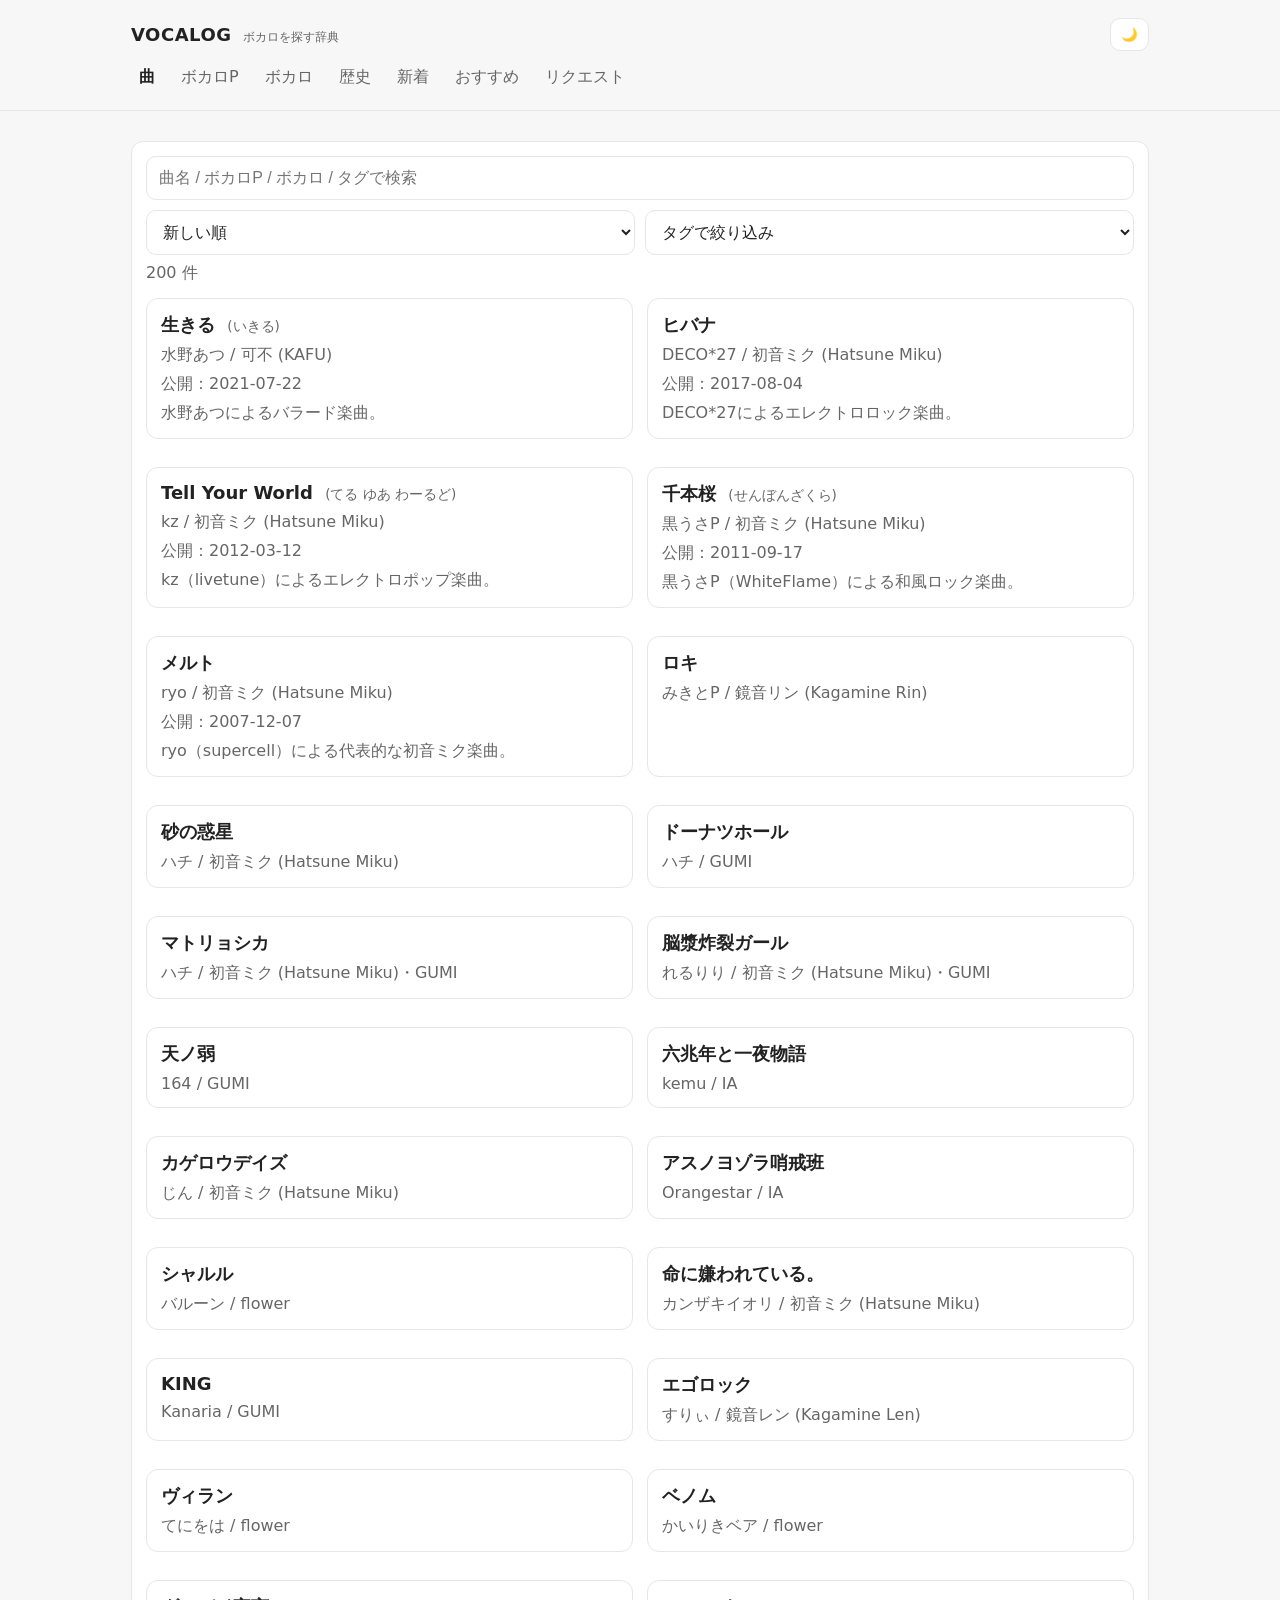
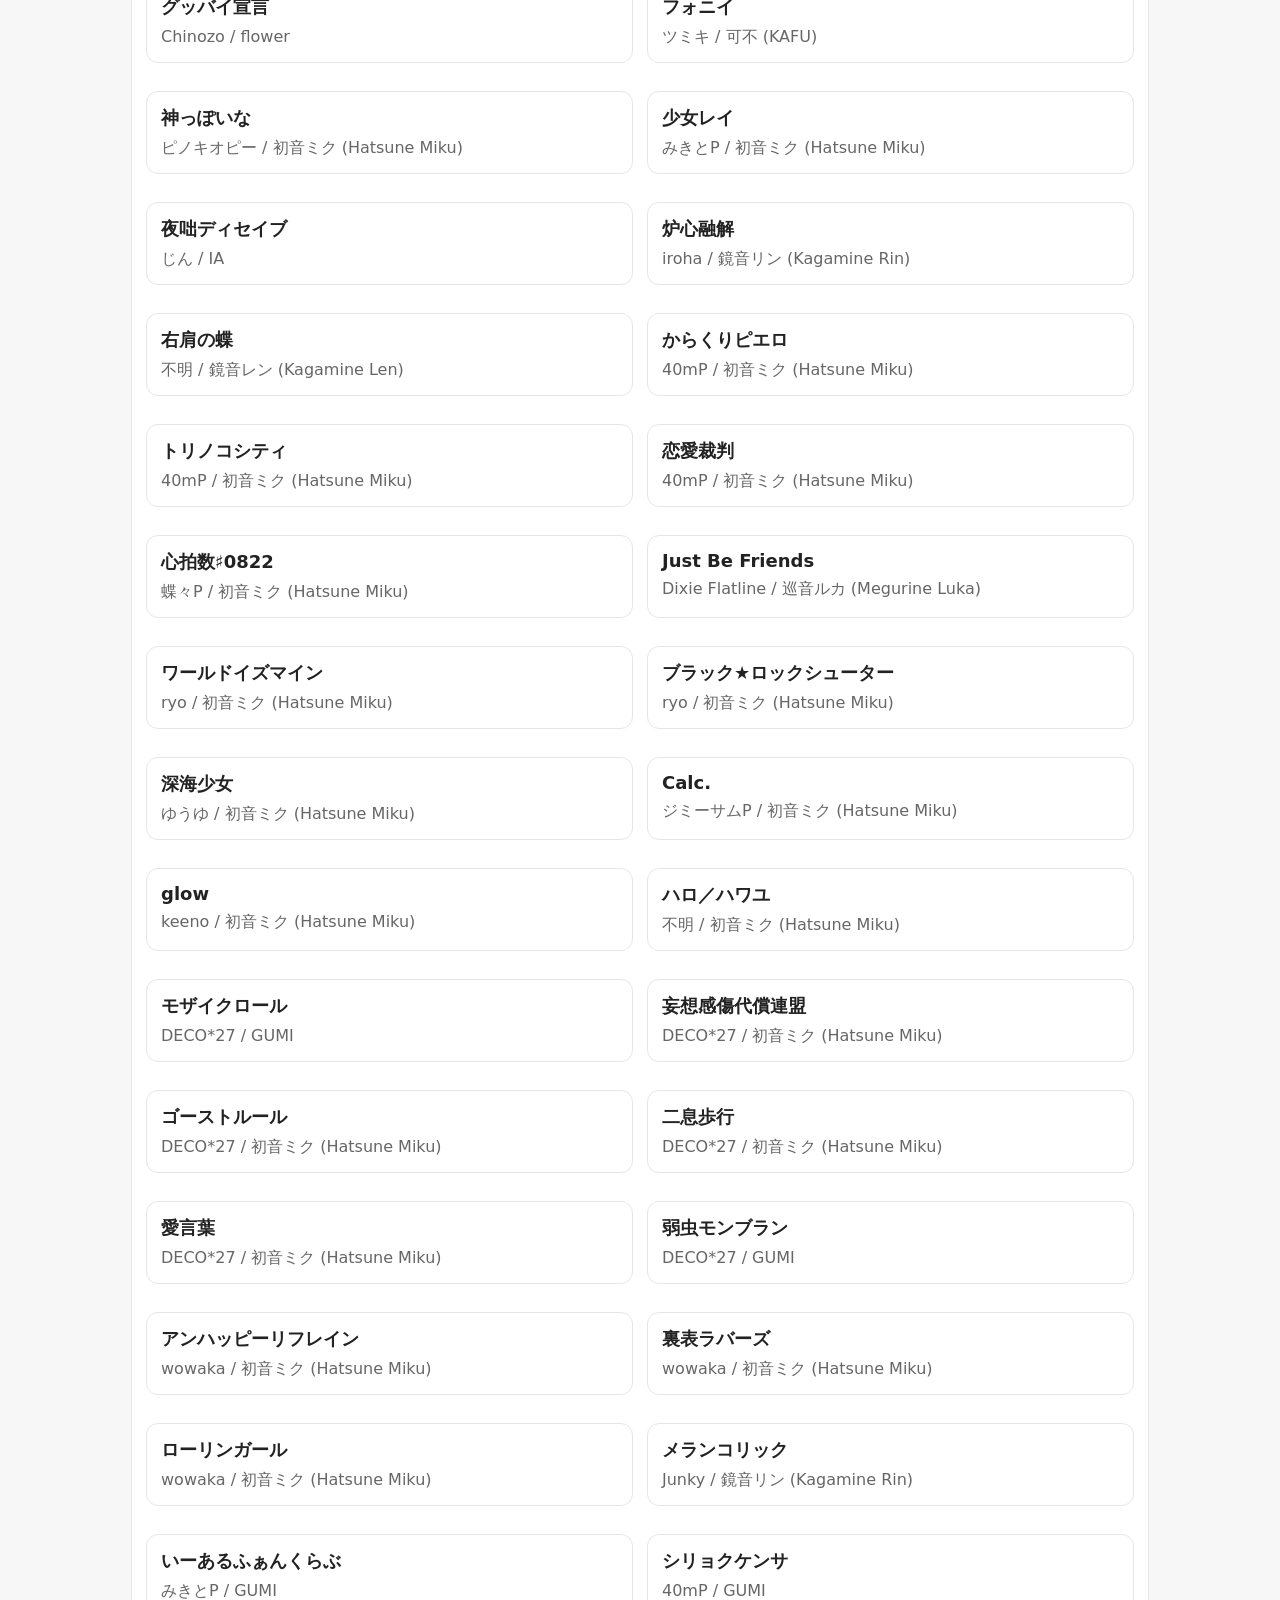
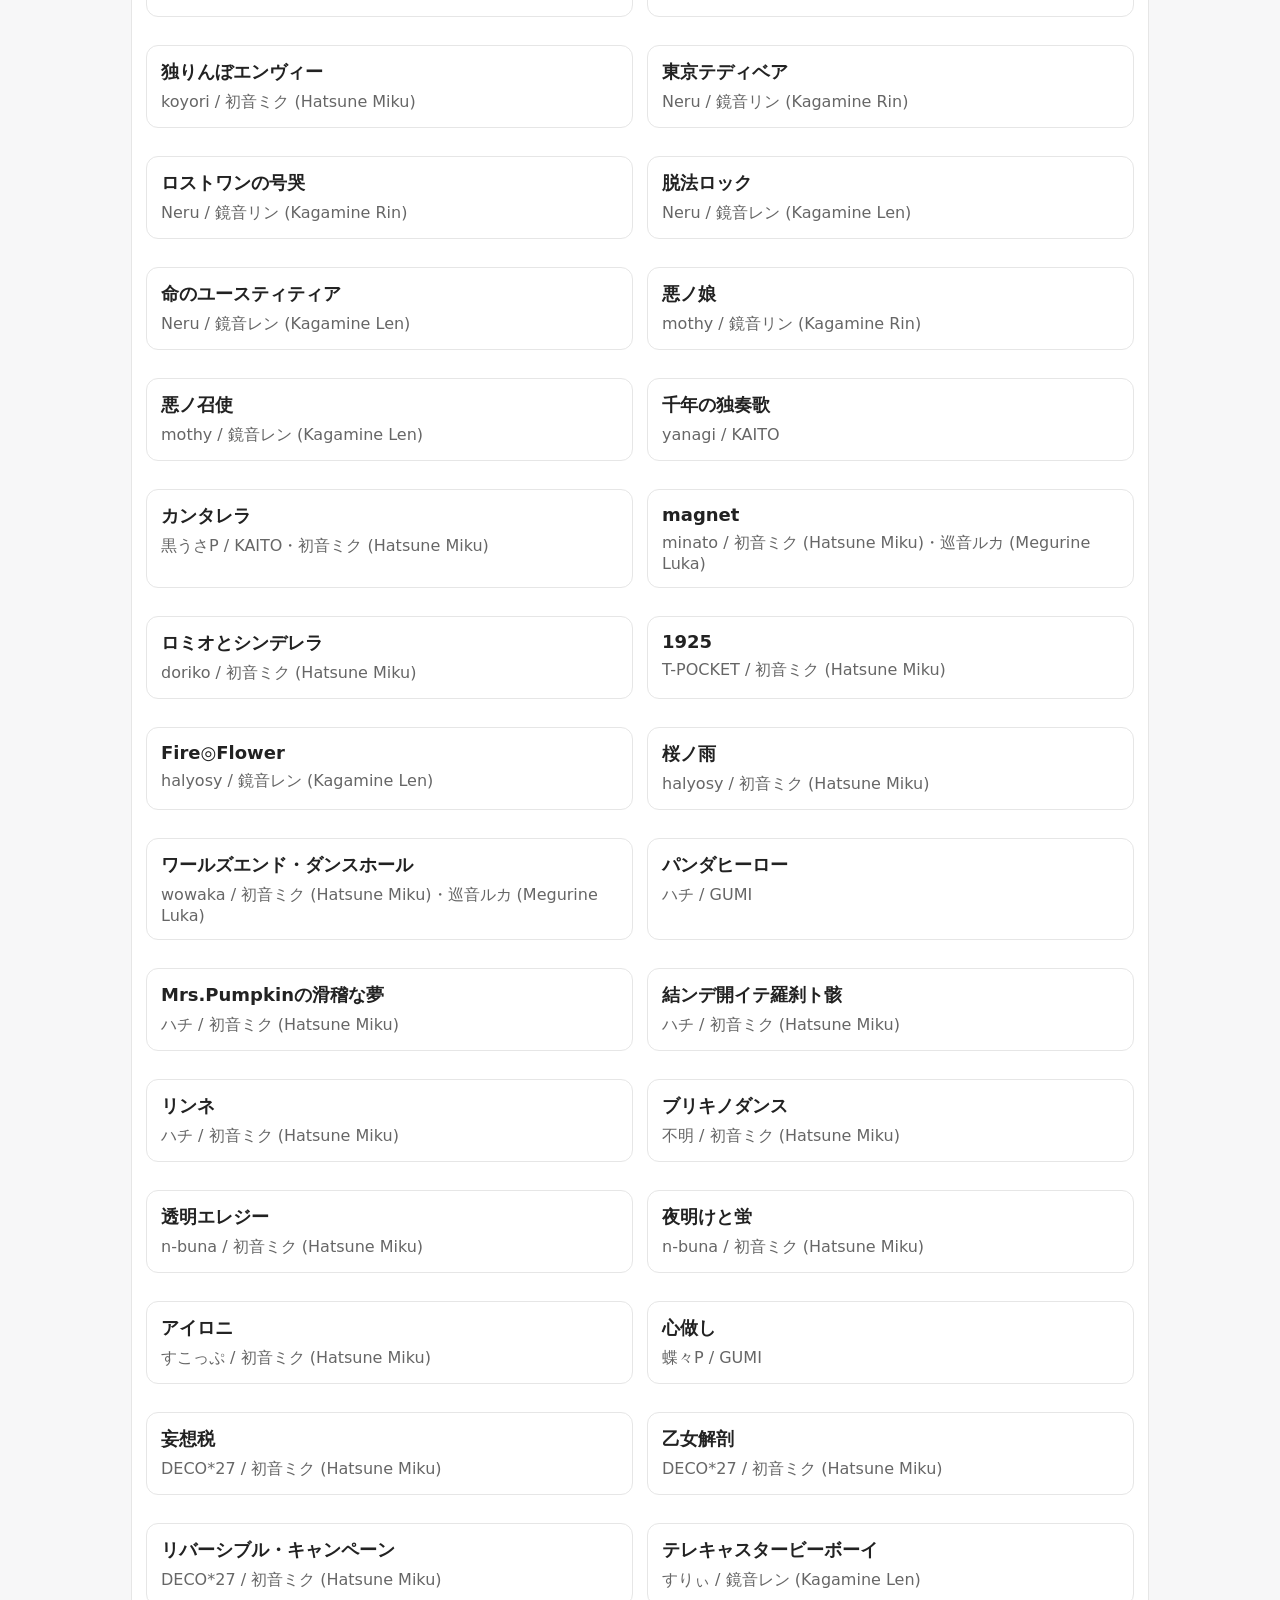
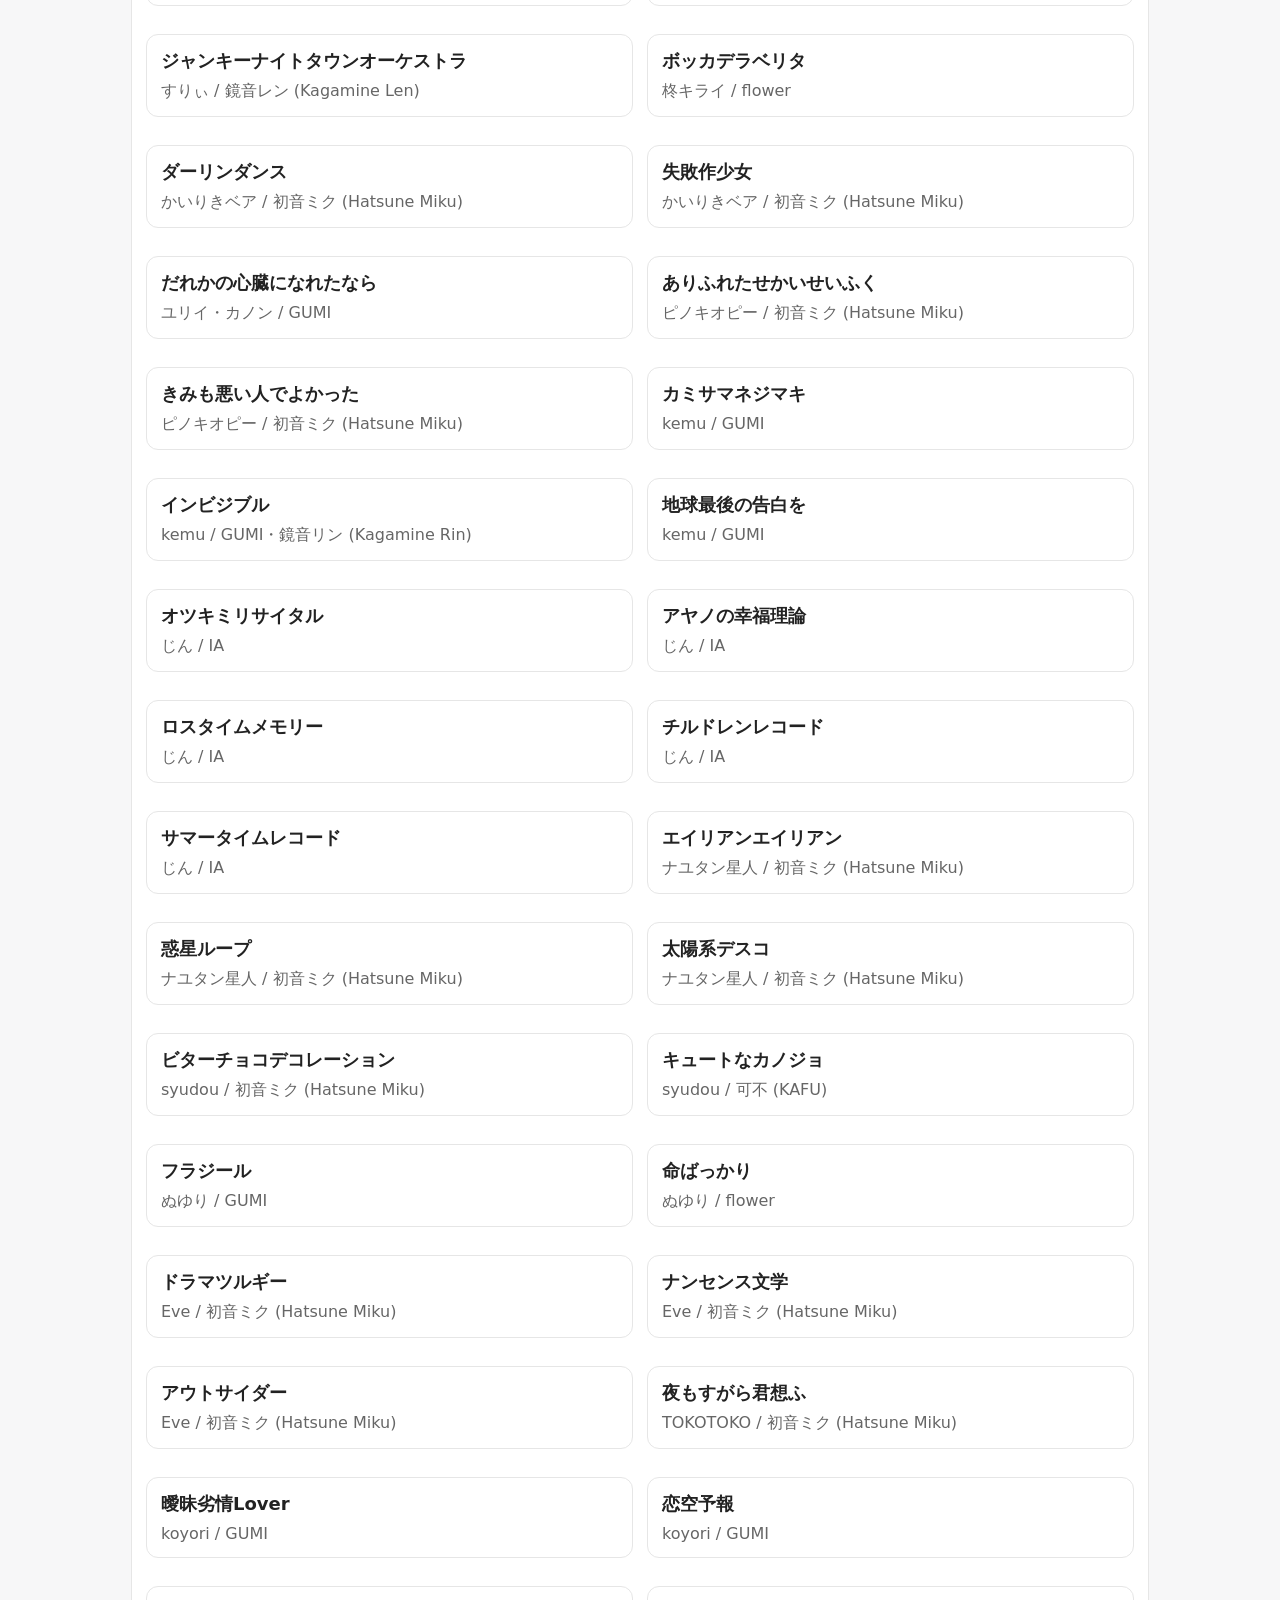
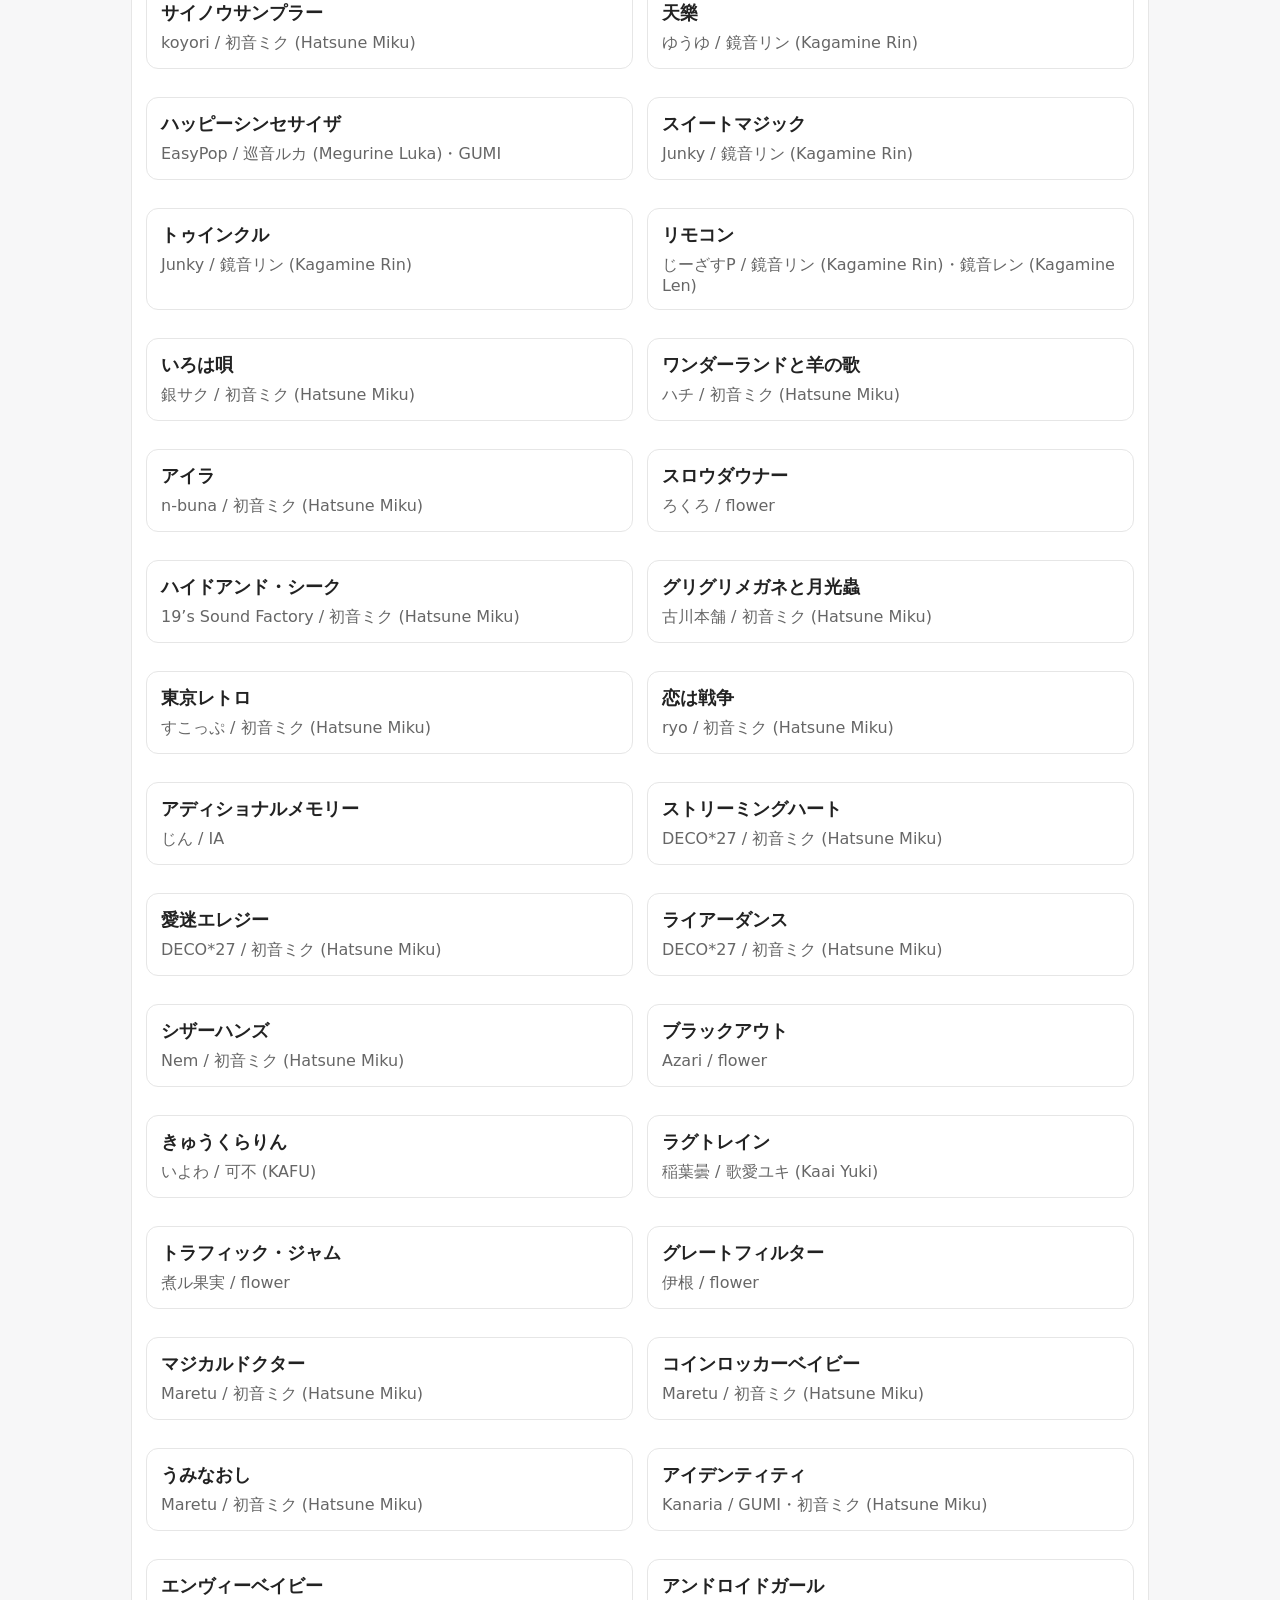
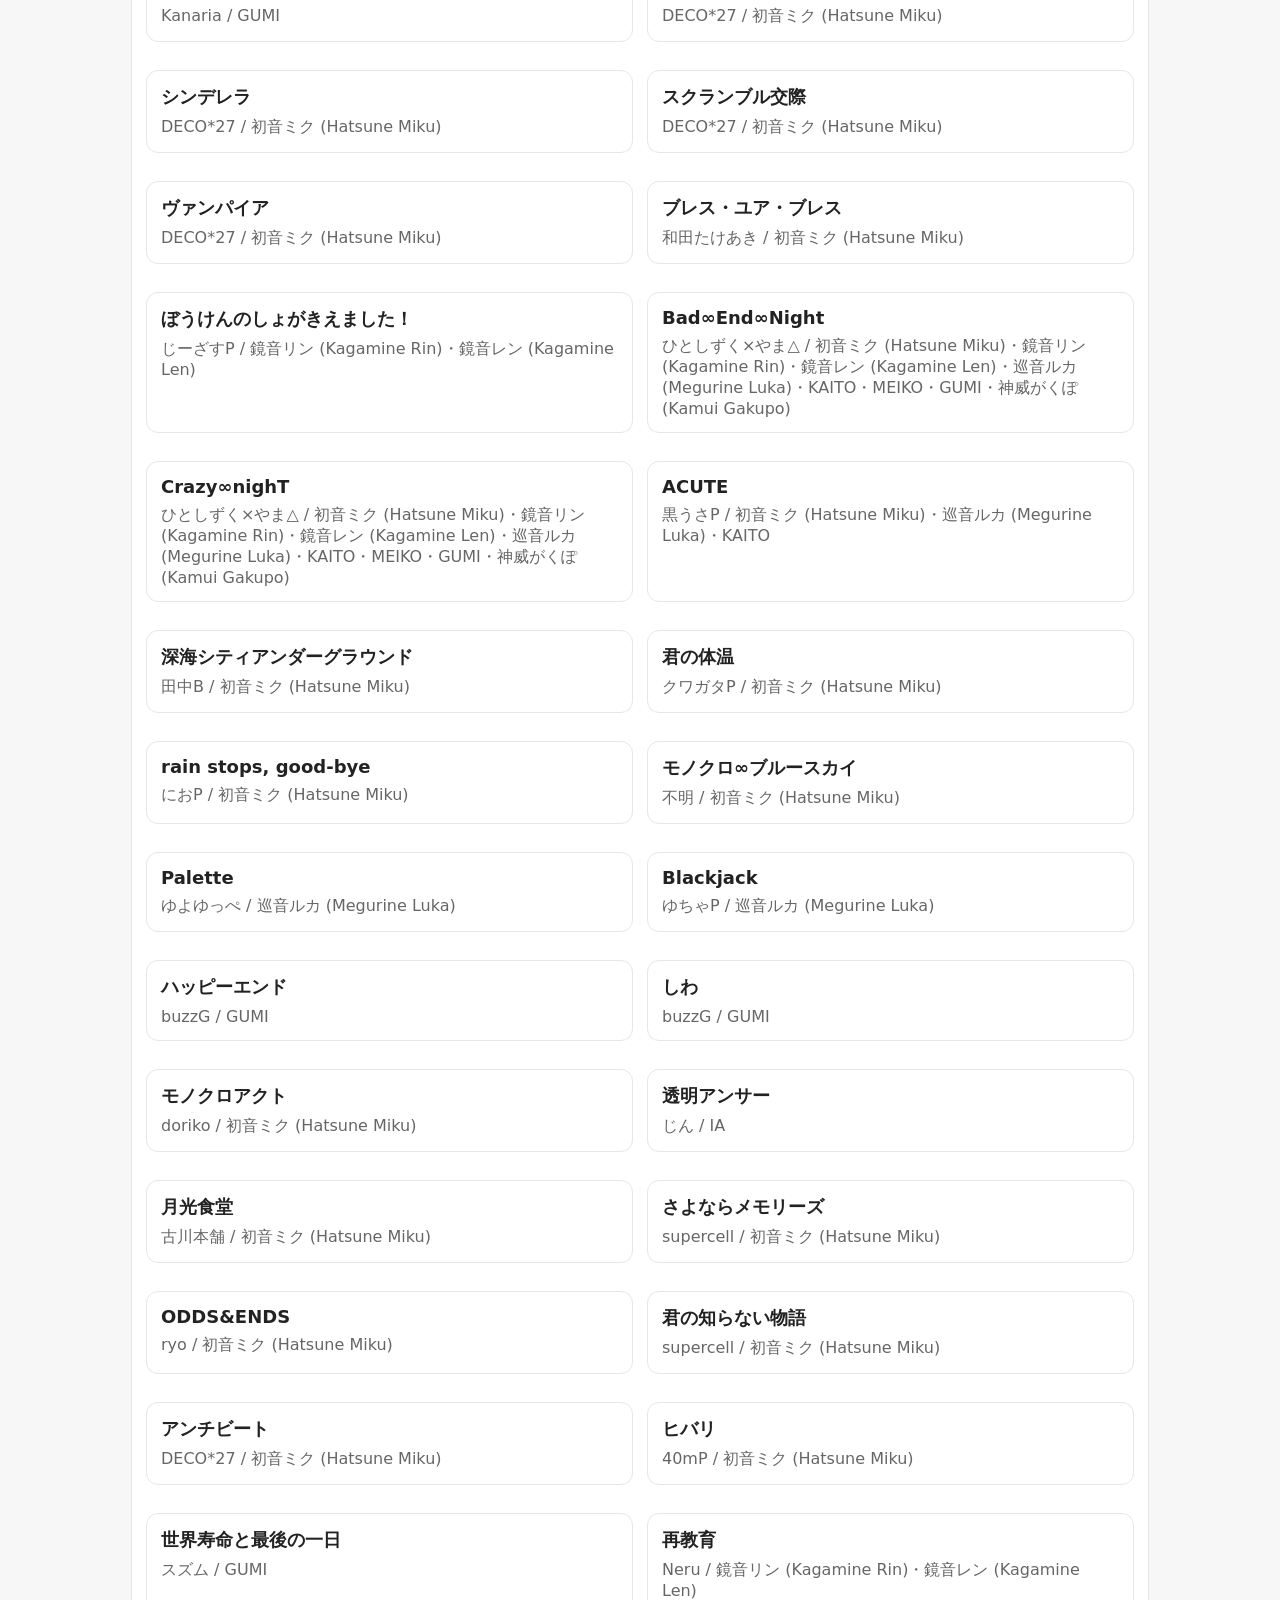
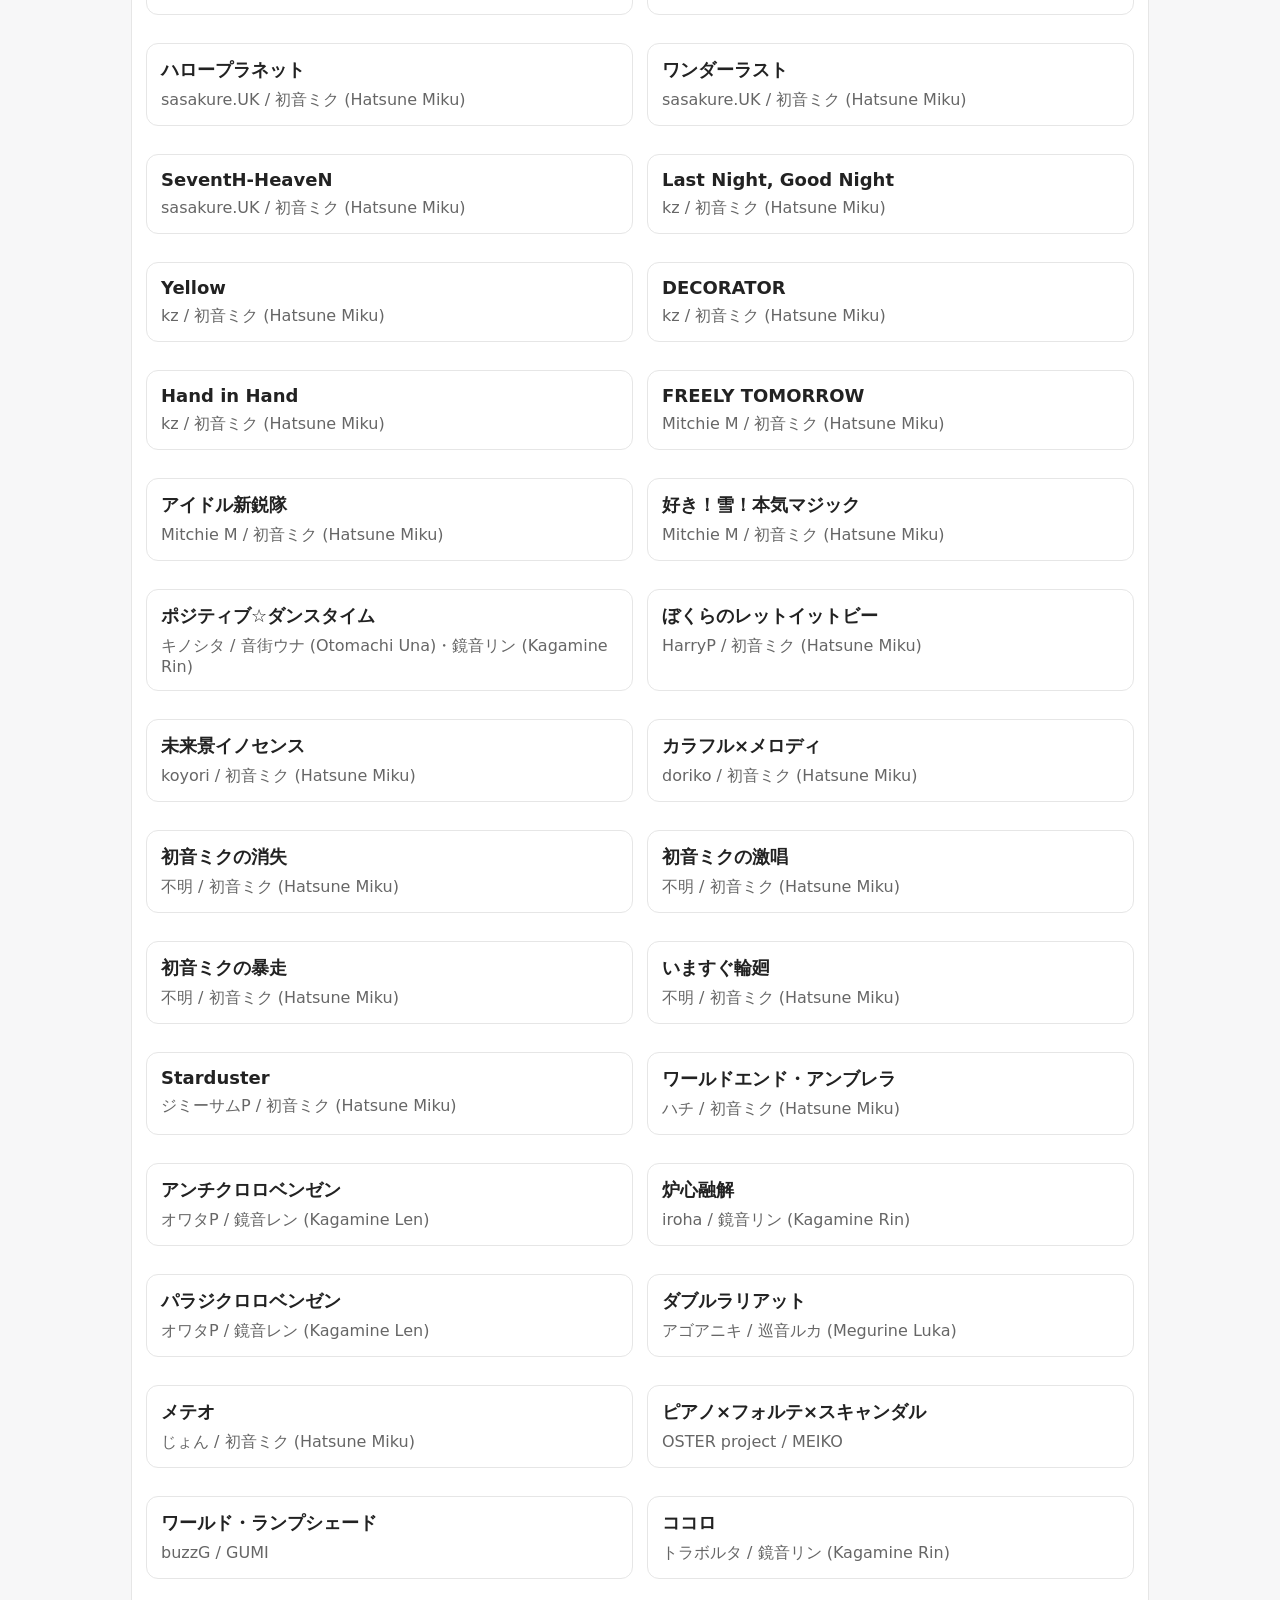
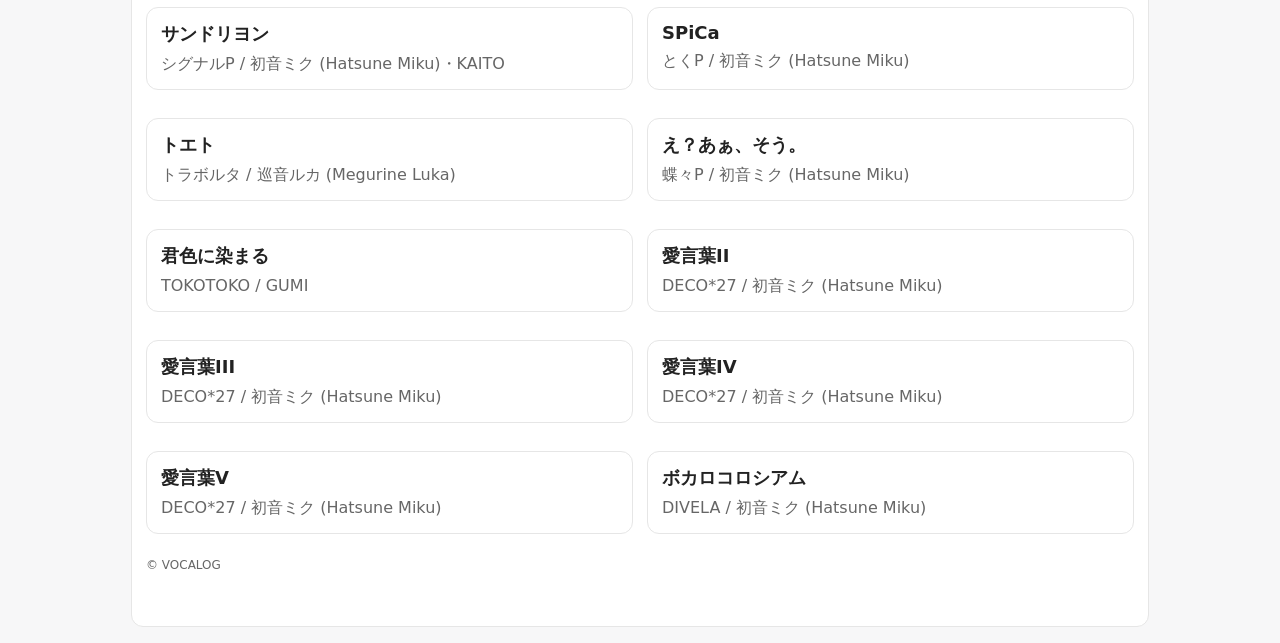
==== commit 1e368157: "Add files via upload" ====
--- a/index.html
+++ b/index.html
@@ -1,35 +1,34 @@
-<!doctype html>
-<html lang="ja" data-theme="light">
-<head>
-  <meta charset="utf-8" />
-  <meta name="viewport" content="width=device-width, initial-scale=1" />
-  <title>VOCALOG</title>
-  <link rel="stylesheet" href="./styles.css" />
-</head>
-<body>
-  <div id="header"></div>
-
-  <main class="wrap">
-    <div class="card">
-      <input id="q" class="input" placeholder="曲名 / ボカロP / ボカロ / タグで検索" />
-      <div class="row" style="margin-top:10px;">
-        <select id="sort">
-          <option value="new">新しい順</option>
-          <option value="old">古い順</option>
-          <option value="az">タイトル順</option>
-        </select>
-        <select id="tag">
-          <option value="">タグで絞り込み</option>
-        </select>
-      </div>
-      <p class="muted" id="count"></p>
-    </div>
-
-    <div id="list" class="grid"></div>
-    <div class="footer">© VOCALOG</div>
-  </main>
-
-  <script src="./theme.js"></script>
-  <script type="module" src="./songlist.js"></script>
-</body>
-</html>
+<!doctype html>
+<html lang="ja" data-theme="light">
+<head>
+  <meta charset="utf-8" />
+  <meta name="viewport" content="width=device-width, initial-scale=1" />
+  <title>VOCALOG</title>
+  <link rel="stylesheet" href="./styles.css" />
+</head>
+<body>
+  <div id="header"></div>
+
+  <main class="wrap">
+    <div class="card">
+      <input id="q" class="input" placeholder="曲名 / ボカロP / ボカロ / タグで検索" />
+      <div class="row" style="margin-top:10px;">
+        <select id="sort">
+          <option value="new">新しい順</option>
+          <option value="old">古い順</option>
+          <option value="az">タイトル順</option>
+        </select>
+        <select id="tag">
+          <option value="">タグで絞り込み</option>
+        </select>
+      </div>
+      <p class="muted" id="count"></p>
+     
+    <div id="list" class="grid"></div>
+    <div class="footer">© VOCALOG</div>
+  </main>
+
+  <script src="./theme.js"></script>
+  <script type="module" src="./songlist.js"></script>
+</body>
+</html>
--- a/styles.css
+++ b/styles.css
@@ -97,12 +97,7 @@
 
 iframe{ width:100%; aspect-ratio:16/9; border:0; border-radius:10px; }
 
-.footer{
-  margin:24px 0 40px;
-  color:var(--muted);
-  font-size:12px;
-  text-align:center;
-}
+.footer{ margin:24px 0 40px; color:var(--muted); font-size:12px; }
 .notice{
   padding:12px;
   border:1px dashed var(--border);
@@ -172,3 +167,51 @@
 .dateLabel{
   font-variant-numeric: tabular-nums;
 }
+
+/* --- Song title line: furigana inline + badges (今週/代表曲/人気) --- */
+.songTitleLine .title.songTitle{
+  display: flex;
+  align-items: baseline;
+  flex-wrap: wrap;
+  gap: 8px;
+}
+
+.songTitleLine .songTitleText{
+  font-weight: 800;
+}
+
+.songTitleLine .titleArrow{
+  color: var(--muted);
+  font-weight: 600;
+}
+
+.songTitleLine .songBadges{
+  display: inline-flex;
+  align-items: center;
+  flex-wrap: wrap;
+  gap: 6px;
+
+  opacity: 0;
+  transform: translateY(4px);
+  animation: badgeFadeIn .35s ease forwards;
+}
+
+.songTitleLine .songBadges .pill{
+  margin-left: 0; /* override default left margin */
+  transition: transform .15s ease, box-shadow .15s ease;
+}
+
+.songTitleLine .songBadges .pill:hover{
+  transform: translateY(-2px) scale(1.04);
+  box-shadow: 0 6px 16px rgba(0,0,0,.12);
+}
+
+@keyframes badgeFadeIn{
+  to{ opacity: 1; transform: translateY(0); }
+}
+
+@media (prefers-reduced-motion: reduce){
+  .songTitleLine .songBadges{ animation: none; opacity: 1; transform: none; }
+  .songTitleLine .songBadges .pill{ transition: none; }
+  .songTitleLine .songBadges .pill:hover{ transform: none; box-shadow: none; }
+}
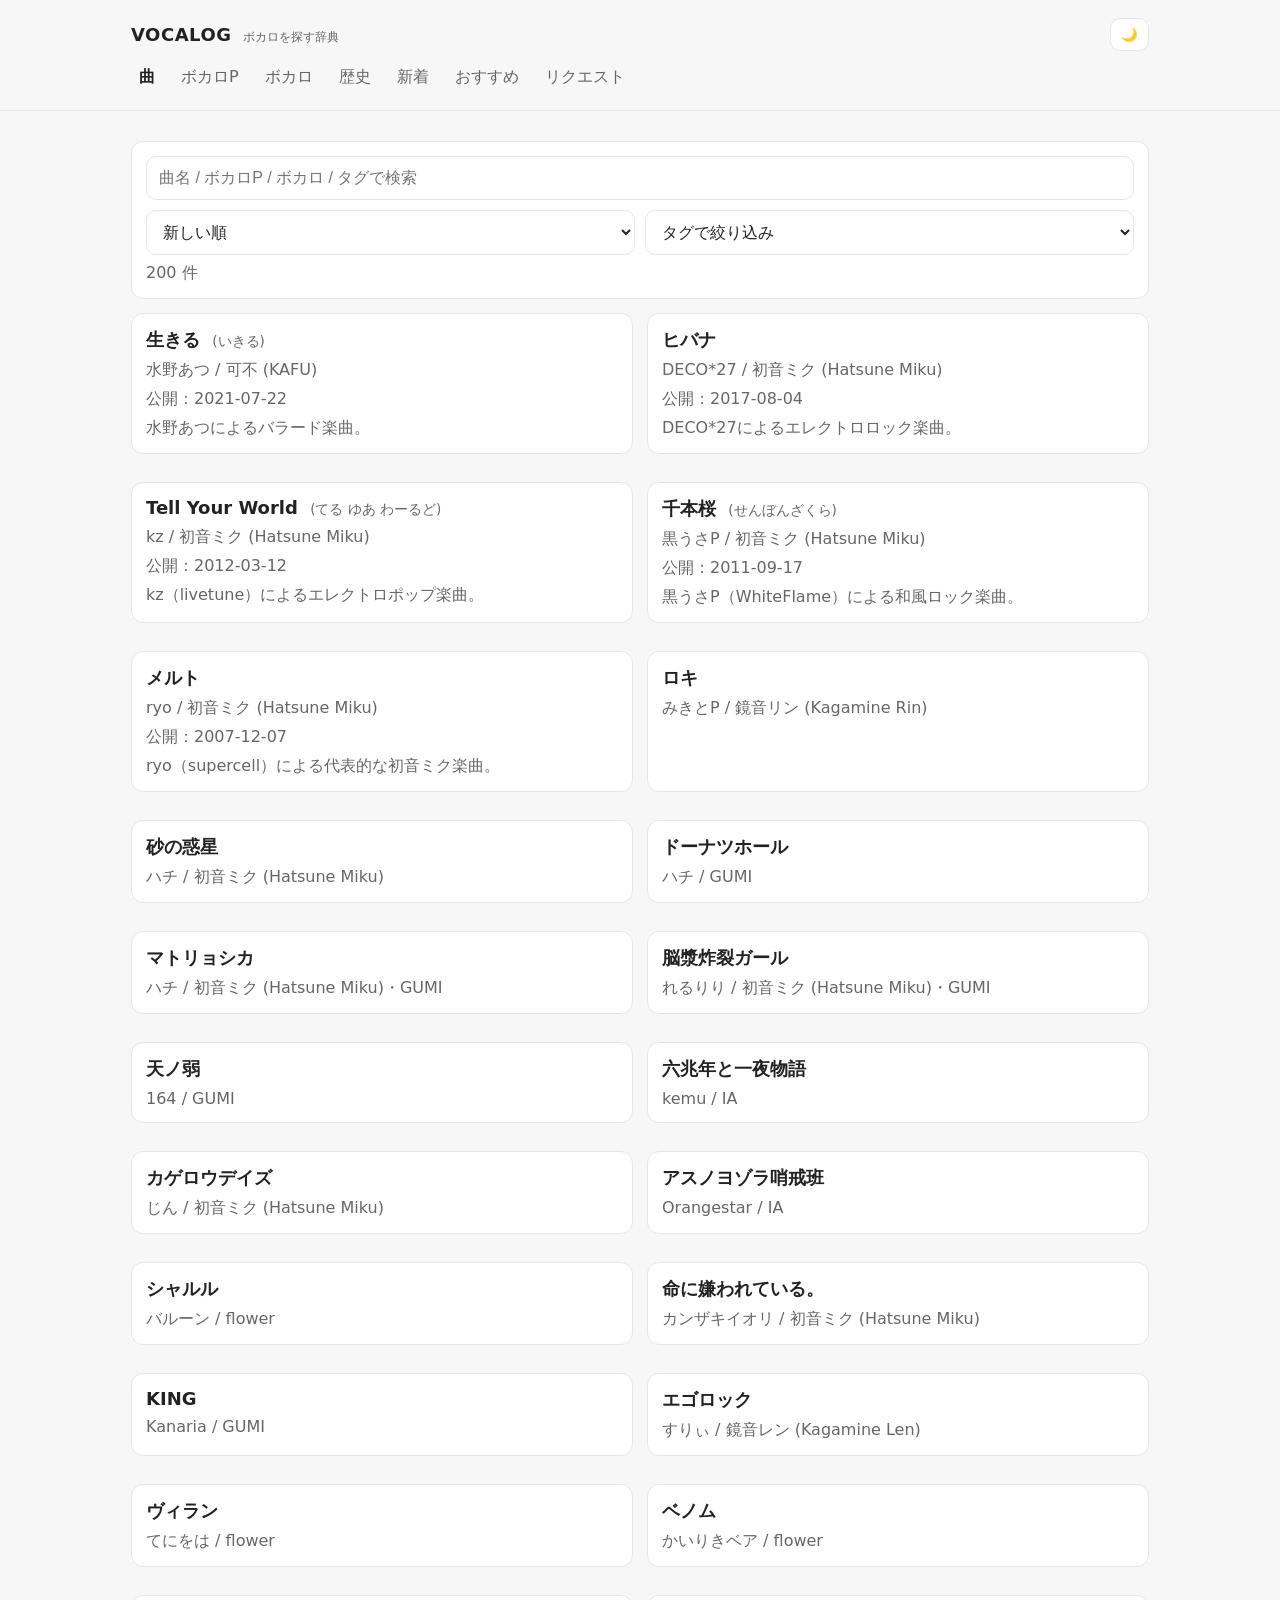
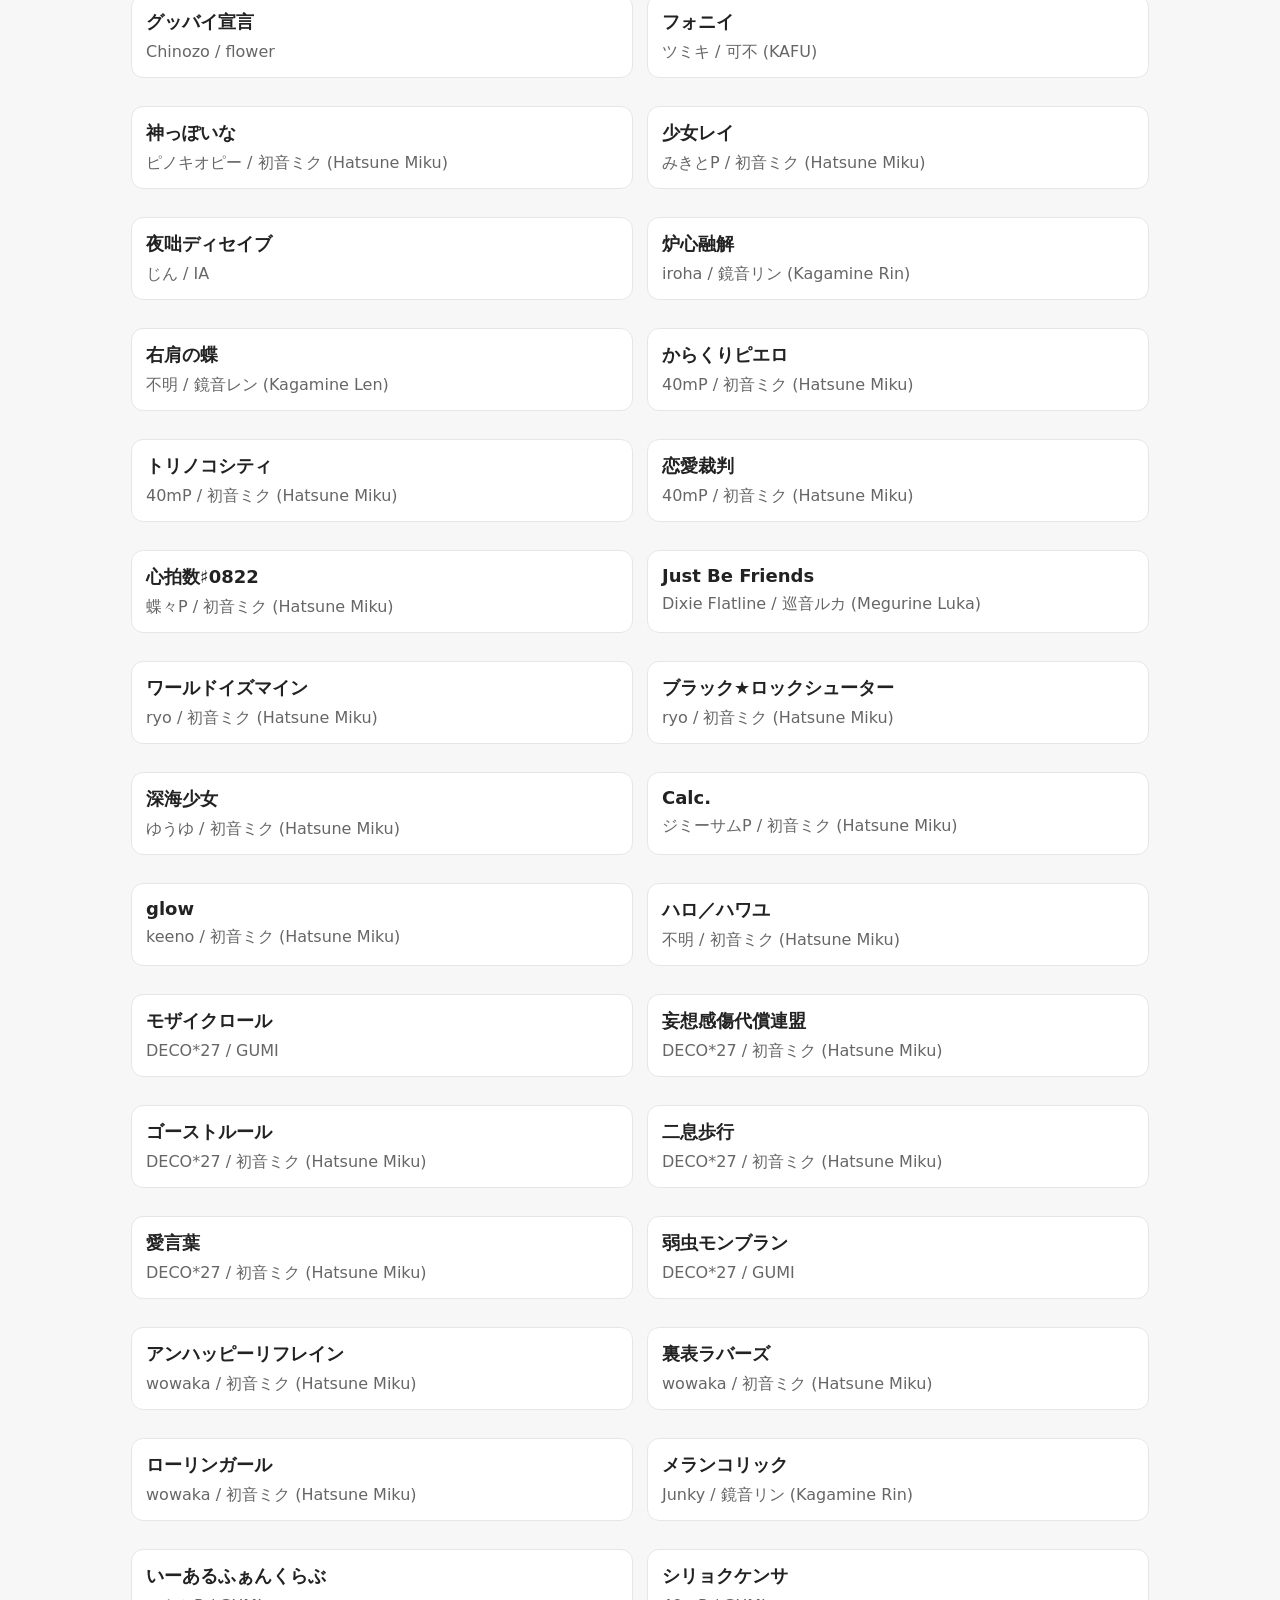
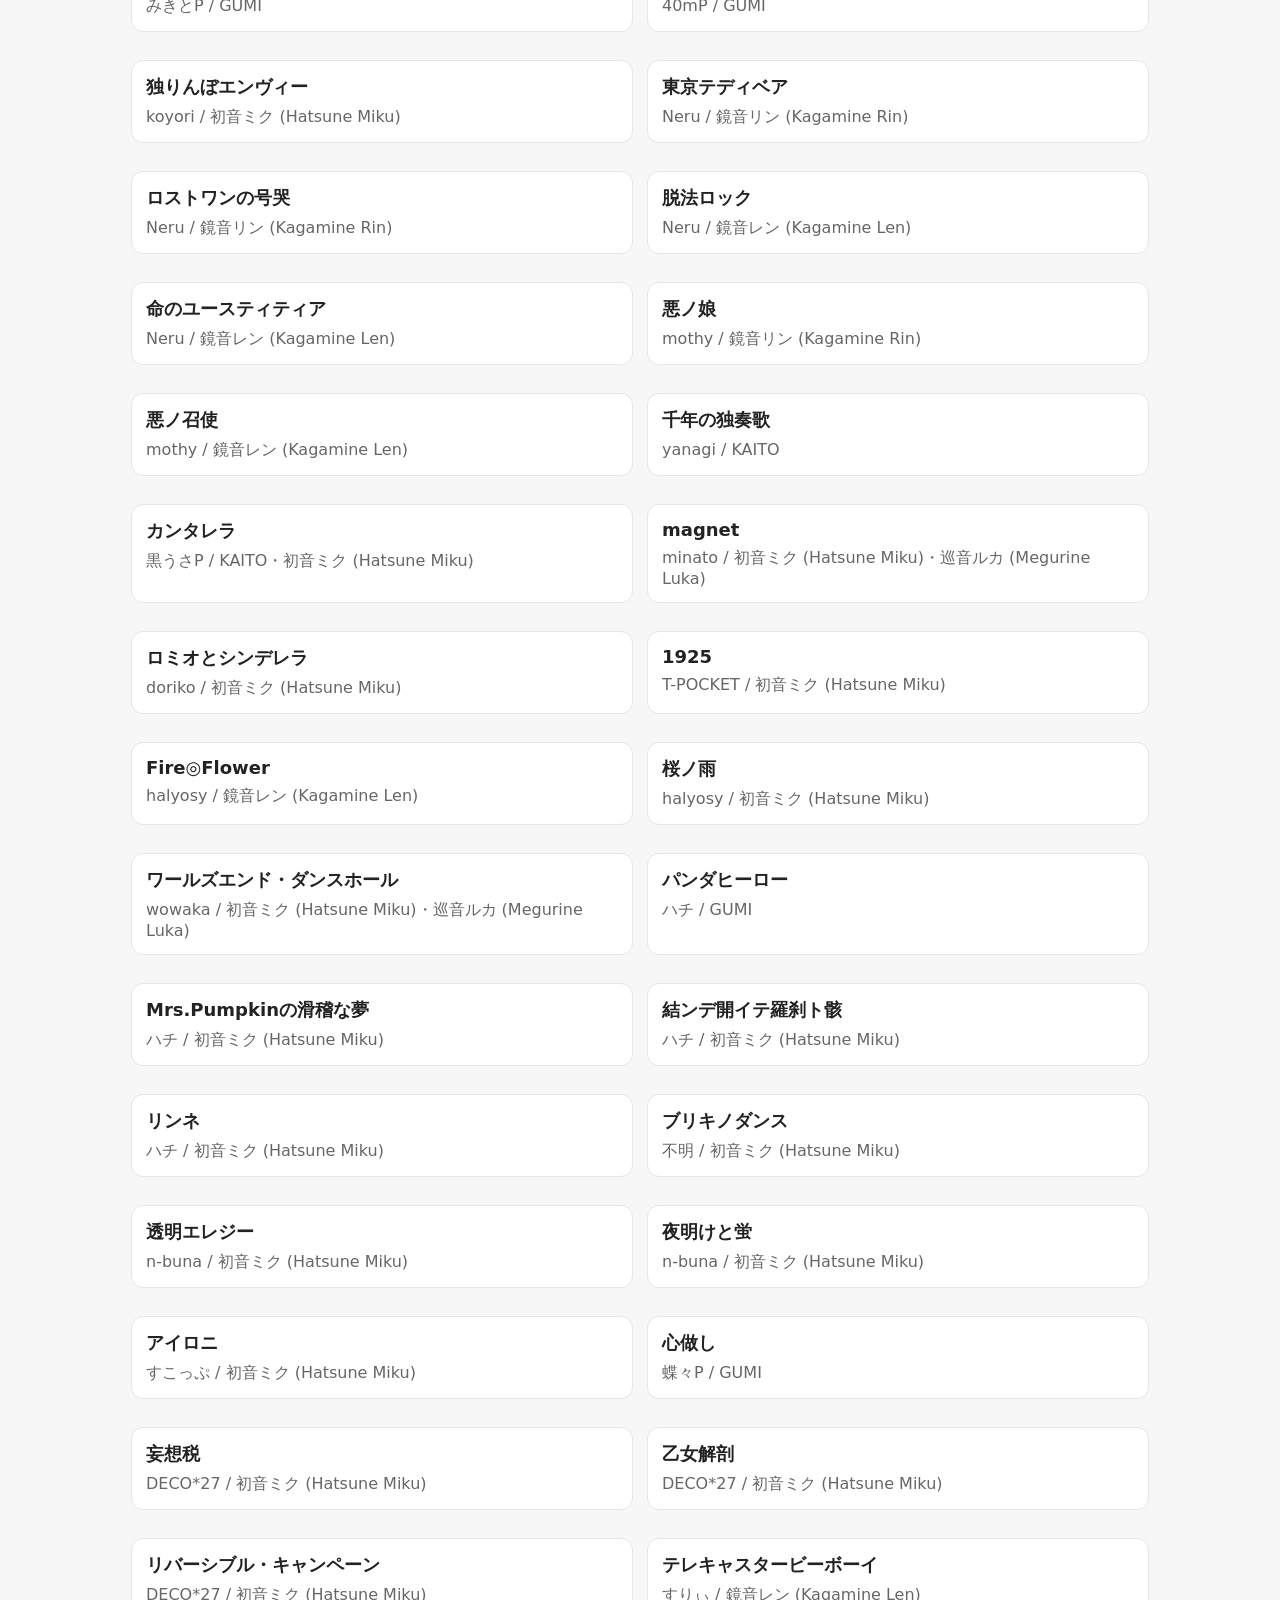
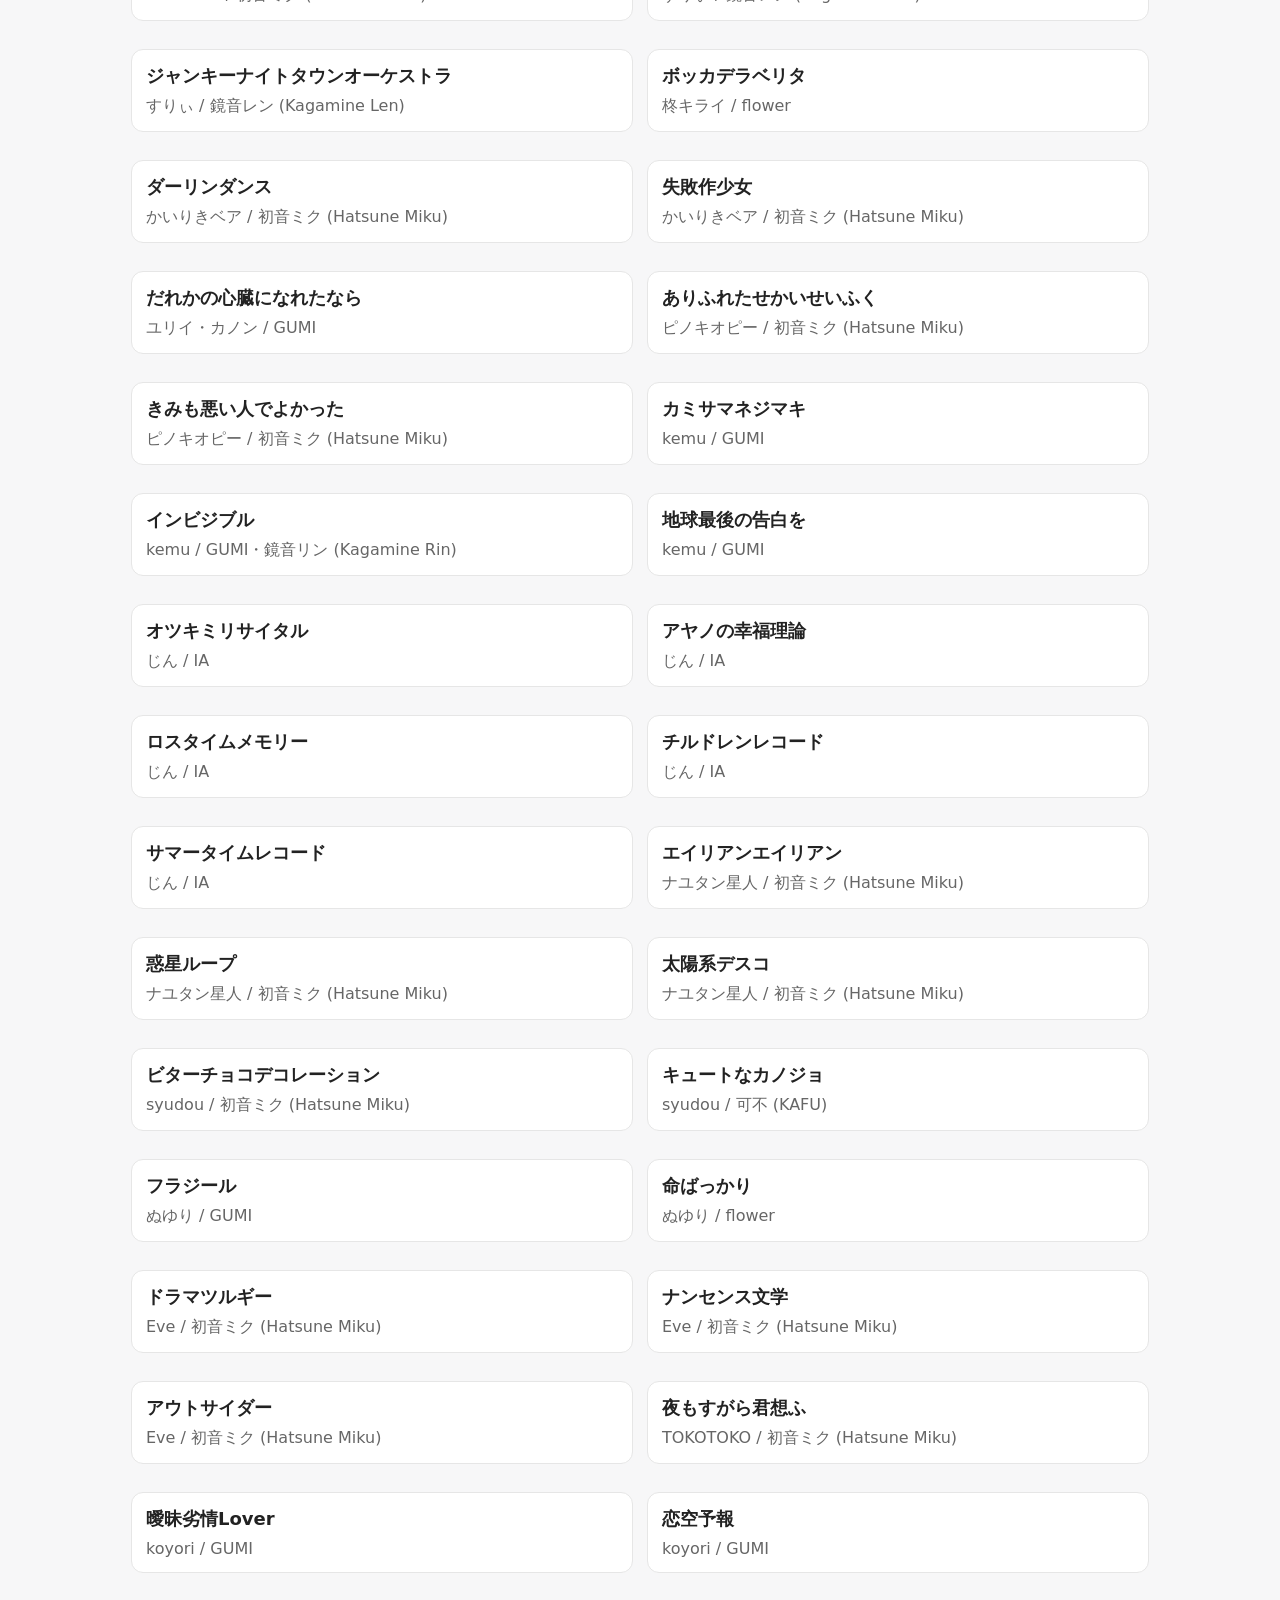
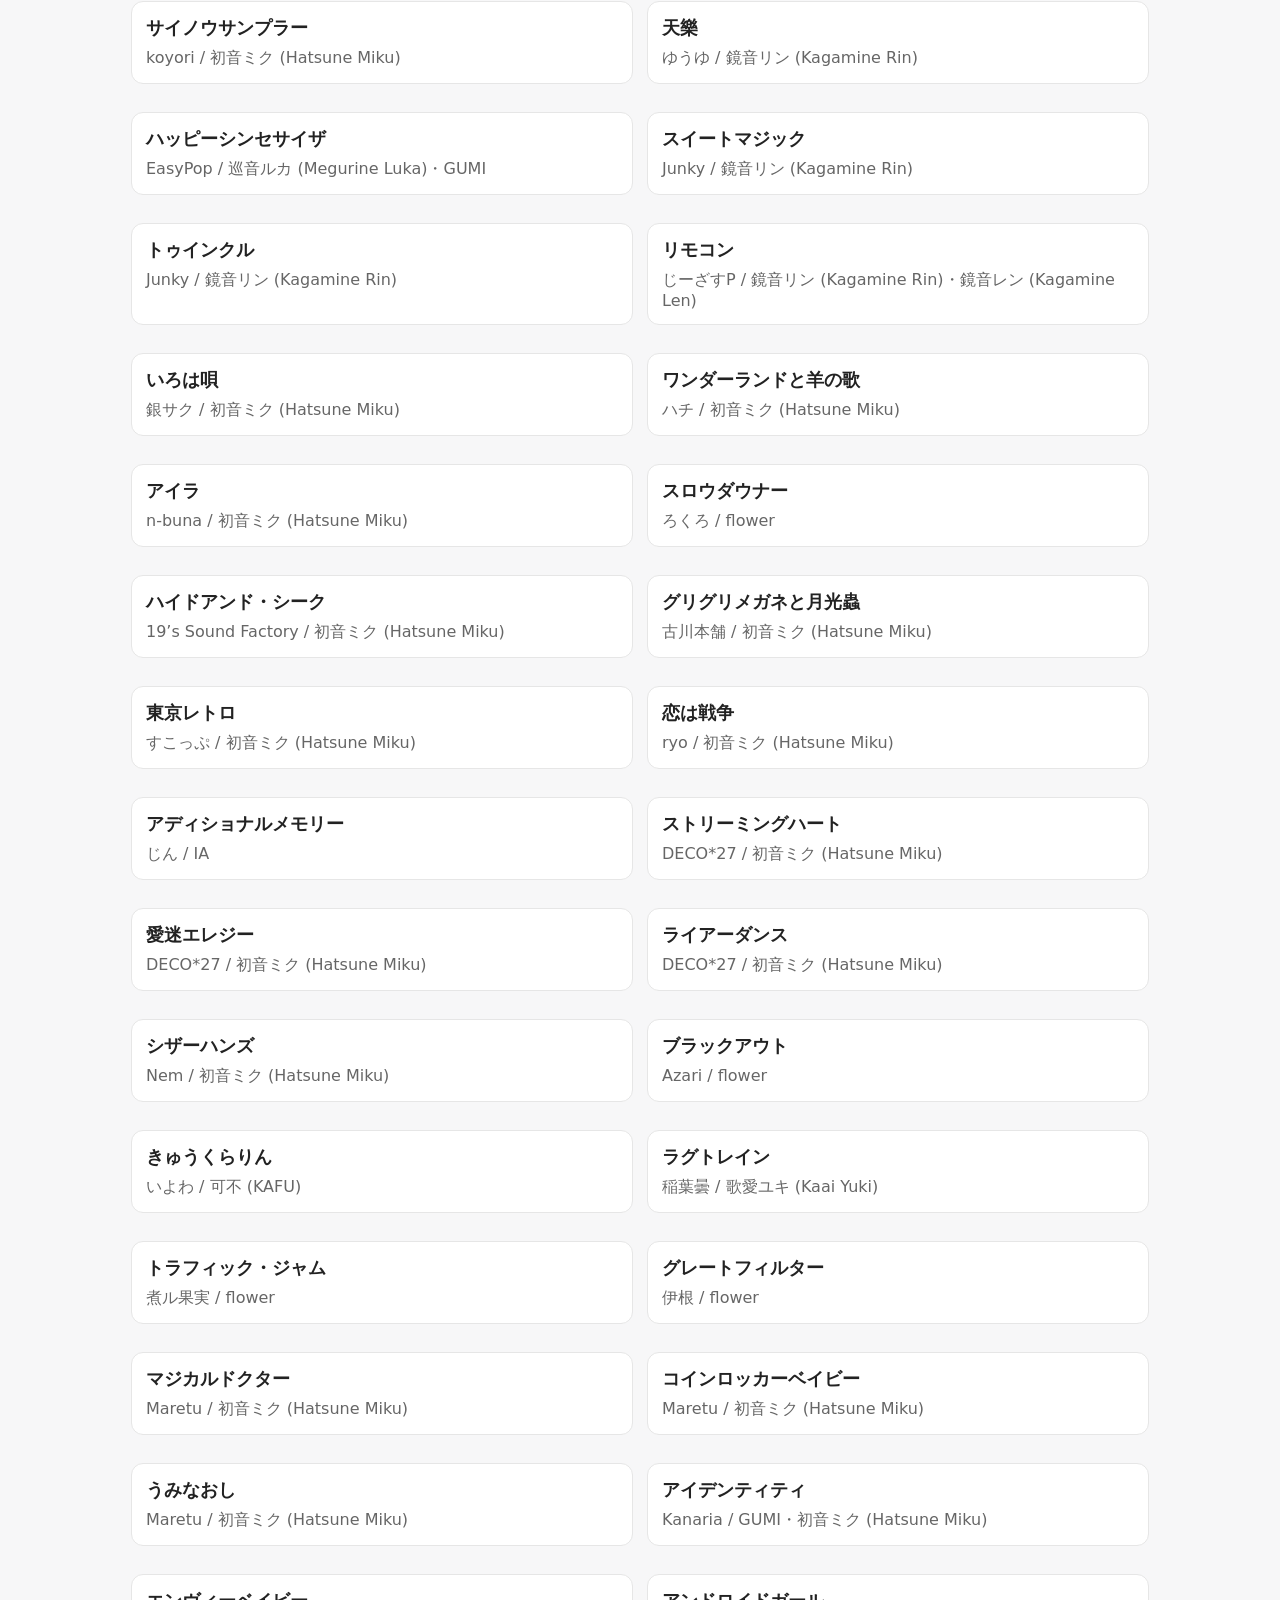
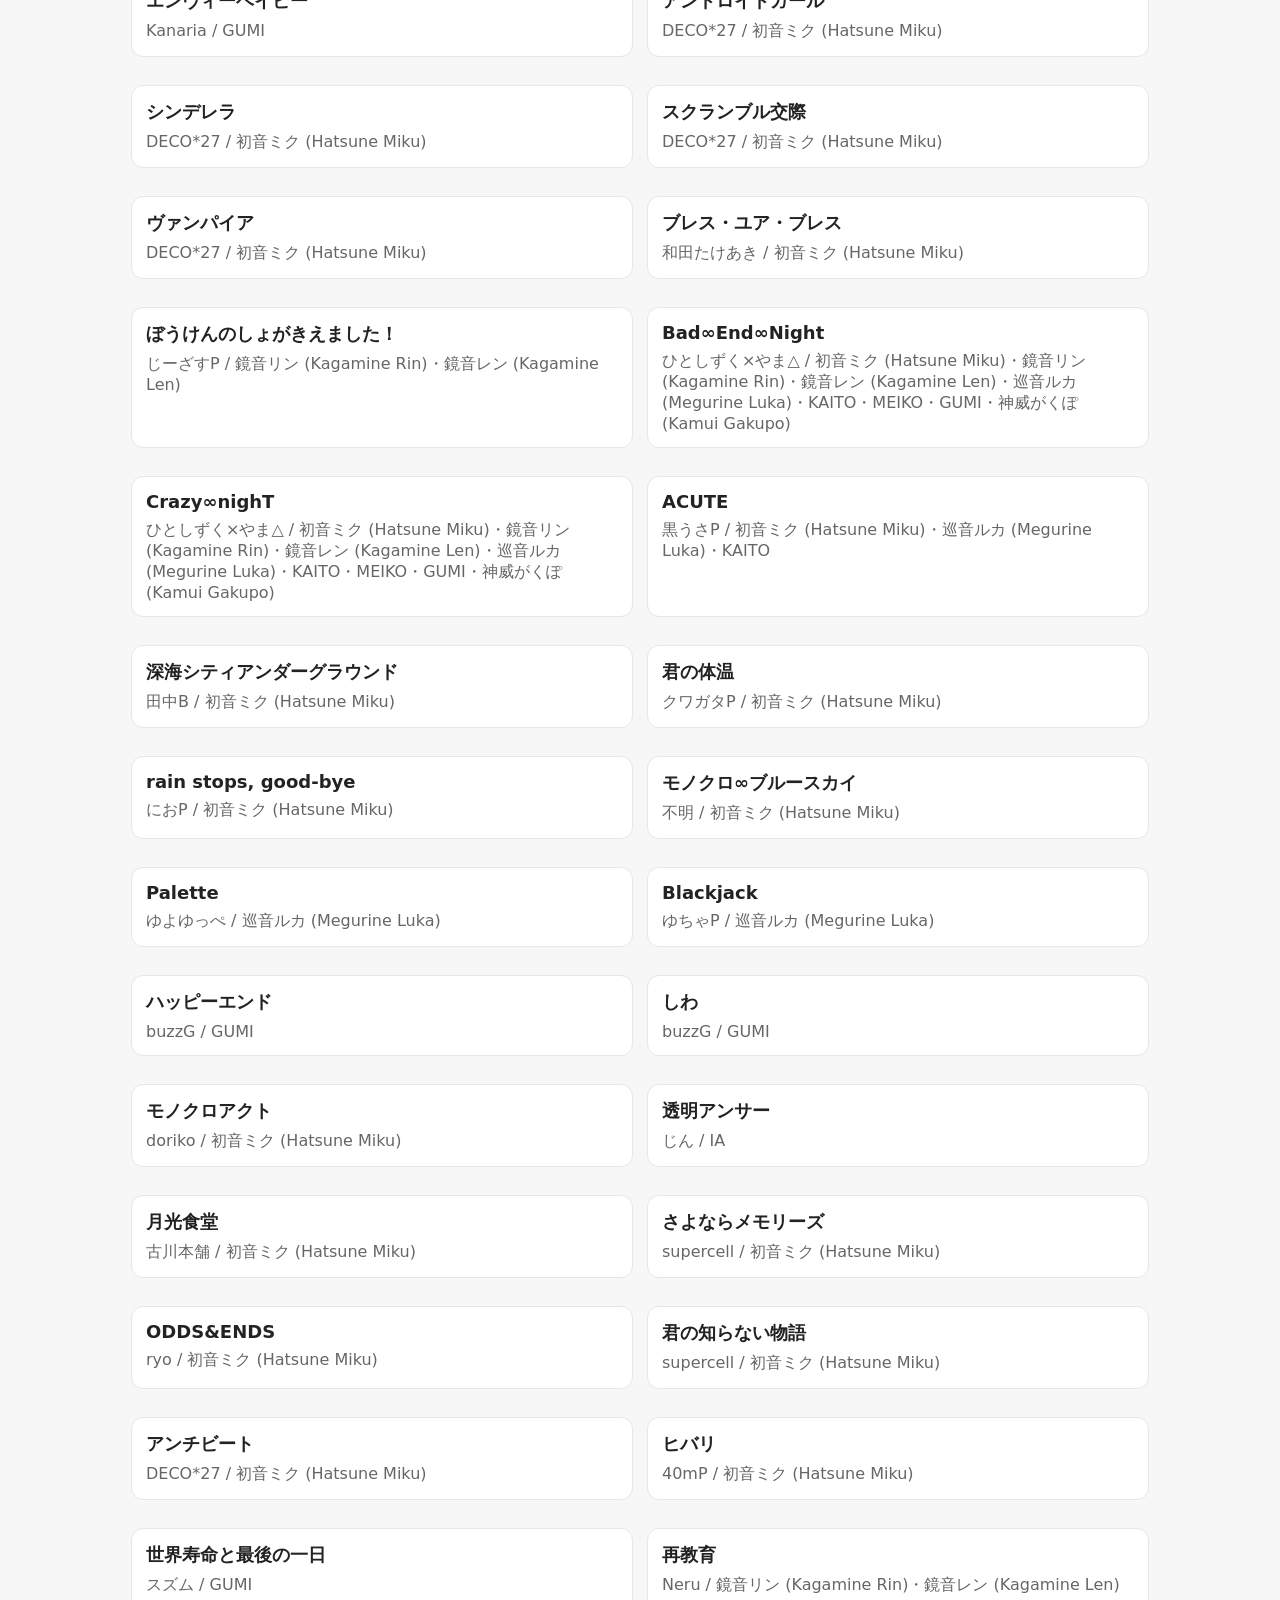
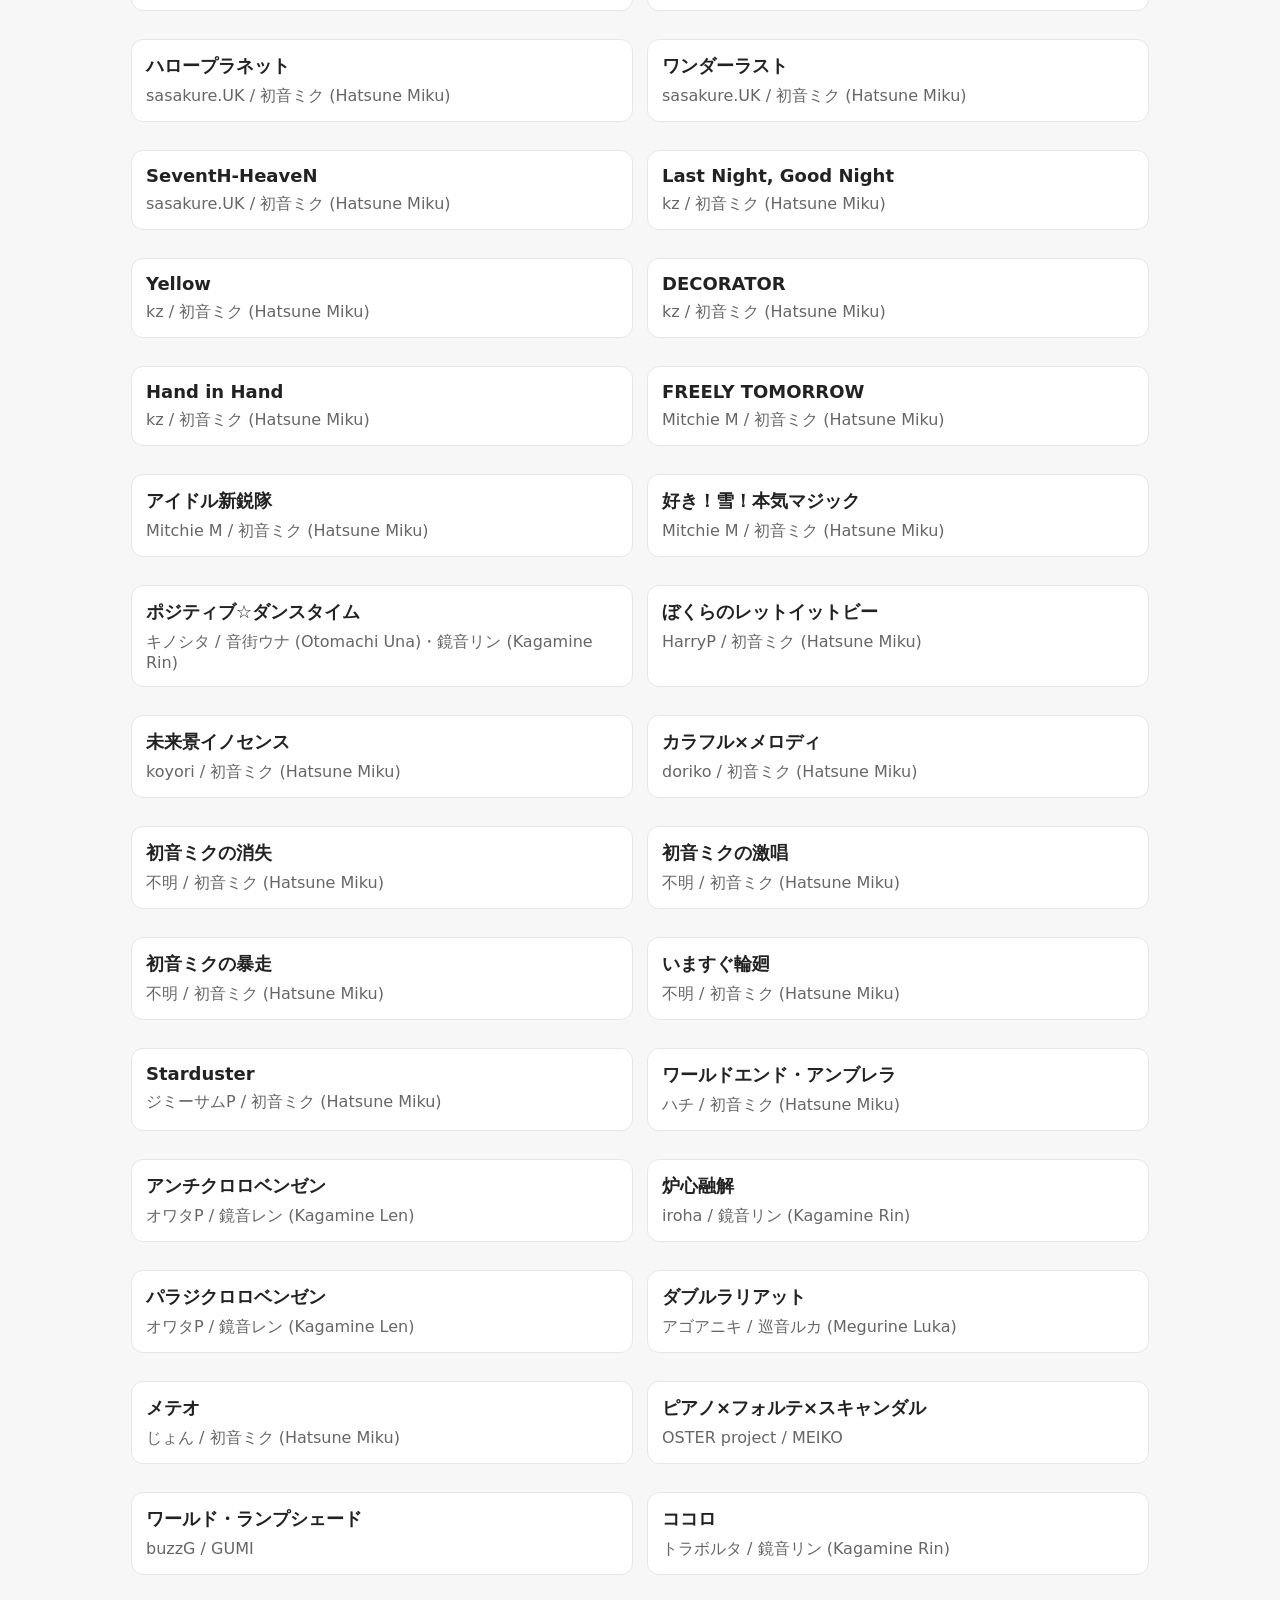
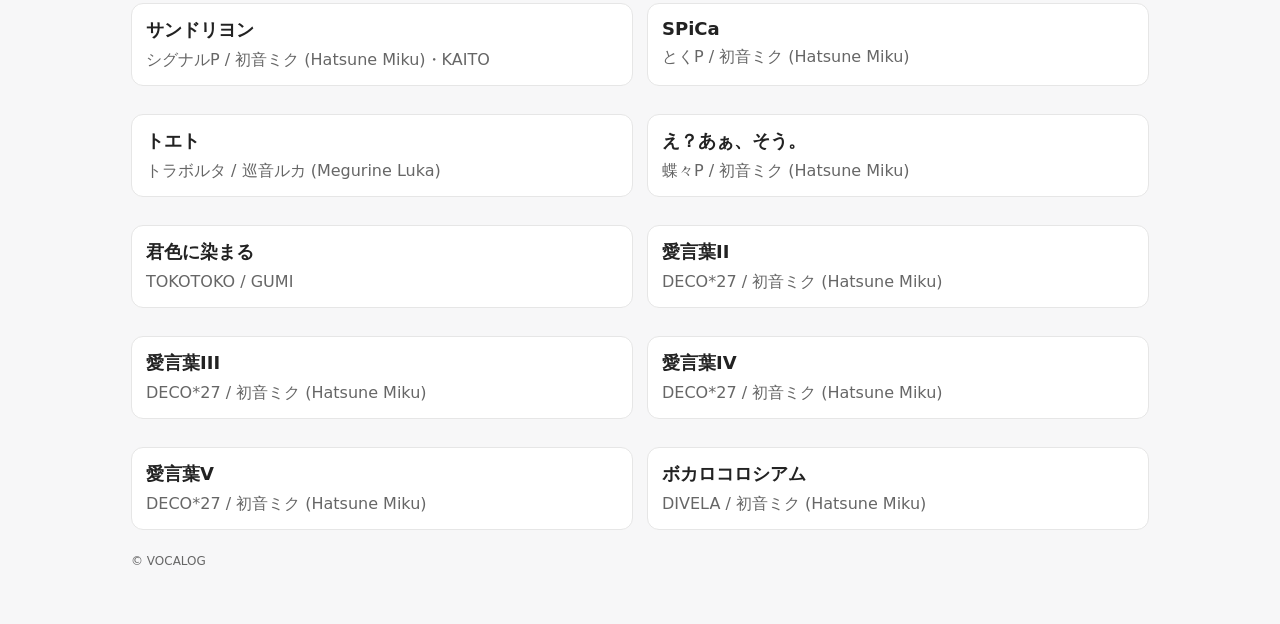
==== commit 4ca6f5aa: "Update index.html" ====
--- a/index.html
+++ b/index.html
@@ -23,6 +23,7 @@
         </select>
       </div>
       <p class="muted" id="count"></p>
+    </div>
      
     <div id="list" class="grid"></div>
     <div class="footer">© VOCALOG</div>
@@ -32,3 +33,4 @@
   <script type="module" src="./songlist.js"></script>
 </body>
 </html>
+
--- a/styles.css
+++ b/styles.css
@@ -113,8 +113,6 @@
   font-weight: normal;
 }
 
-
-
 .badge{
   display:inline-block;
   margin-left:8px;
@@ -127,8 +125,11 @@
 }
 
 .list{ display:flex; flex-direction:column; gap:10px; margin-top:10px; }
+
 .archiveItem{
-  display:flex; justify-content:space-between; align-items:center;
+  display:flex;
+  justify-content:space-between;
+  align-items:center;
   padding:10px 12px;
   border:1px solid var(--border);
   border-radius:12px;
@@ -137,12 +138,13 @@
   background:transparent;
 }
 .archiveItem:hover{ background:var(--card); }
+
 .archiveItem.active{
   background:var(--card);
   border-color: var(--text);
 }
+
 .archiveTitle{ font-weight:600; }
-
 
 .pill{
   display:inline-block;
@@ -155,63 +157,44 @@
   background: var(--card);
 }
 
-
-/* --- Highlight cards --- */
+/* Highlight cards */
 .repCard{
   border:2px solid var(--border);
   box-shadow:0 8px 24px rgba(0,0,0,.06);
 }
+
 .popularCard{
   border:1px dashed var(--border);
 }
+
 .dateLabel{
   font-variant-numeric: tabular-nums;
 }
 
-/* --- Song title line: furigana inline + badges (今週/代表曲/人気) --- */
+/* Song title line */
 .songTitleLine .title.songTitle{
-  display: flex;
-  align-items: baseline;
-  flex-wrap: wrap;
-  gap: 8px;
+  display:flex;
+  align-items:baseline;
+  flex-wrap:wrap;
+  gap:8px;
 }
 
 .songTitleLine .songTitleText{
-  font-weight: 800;
+  font-weight:800;
 }
 
 .songTitleLine .titleArrow{
-  color: var(--muted);
-  font-weight: 600;
+  color:var(--muted);
+  font-weight:600;
 }
 
 .songTitleLine .songBadges{
-  display: inline-flex;
-  align-items: center;
-  flex-wrap: wrap;
-  gap: 6px;
-
-  opacity: 0;
-  transform: translateY(4px);
-  animation: badgeFadeIn .35s ease forwards;
+  display:inline-flex;
+  align-items:center;
+  flex-wrap:wrap;
+  gap:6px;
 }
 
 .songTitleLine .songBadges .pill{
-  margin-left: 0; /* override default left margin */
-  transition: transform .15s ease, box-shadow .15s ease;
-}
-
-.songTitleLine .songBadges .pill:hover{
-  transform: translateY(-2px) scale(1.04);
-  box-shadow: 0 6px 16px rgba(0,0,0,.12);
-}
-
-@keyframes badgeFadeIn{
-  to{ opacity: 1; transform: translateY(0); }
-}
-
-@media (prefers-reduced-motion: reduce){
-  .songTitleLine .songBadges{ animation: none; opacity: 1; transform: none; }
-  .songTitleLine .songBadges .pill{ transition: none; }
-  .songTitleLine .songBadges .pill:hover{ transform: none; box-shadow: none; }
-}
+  margin-left:0;
+}
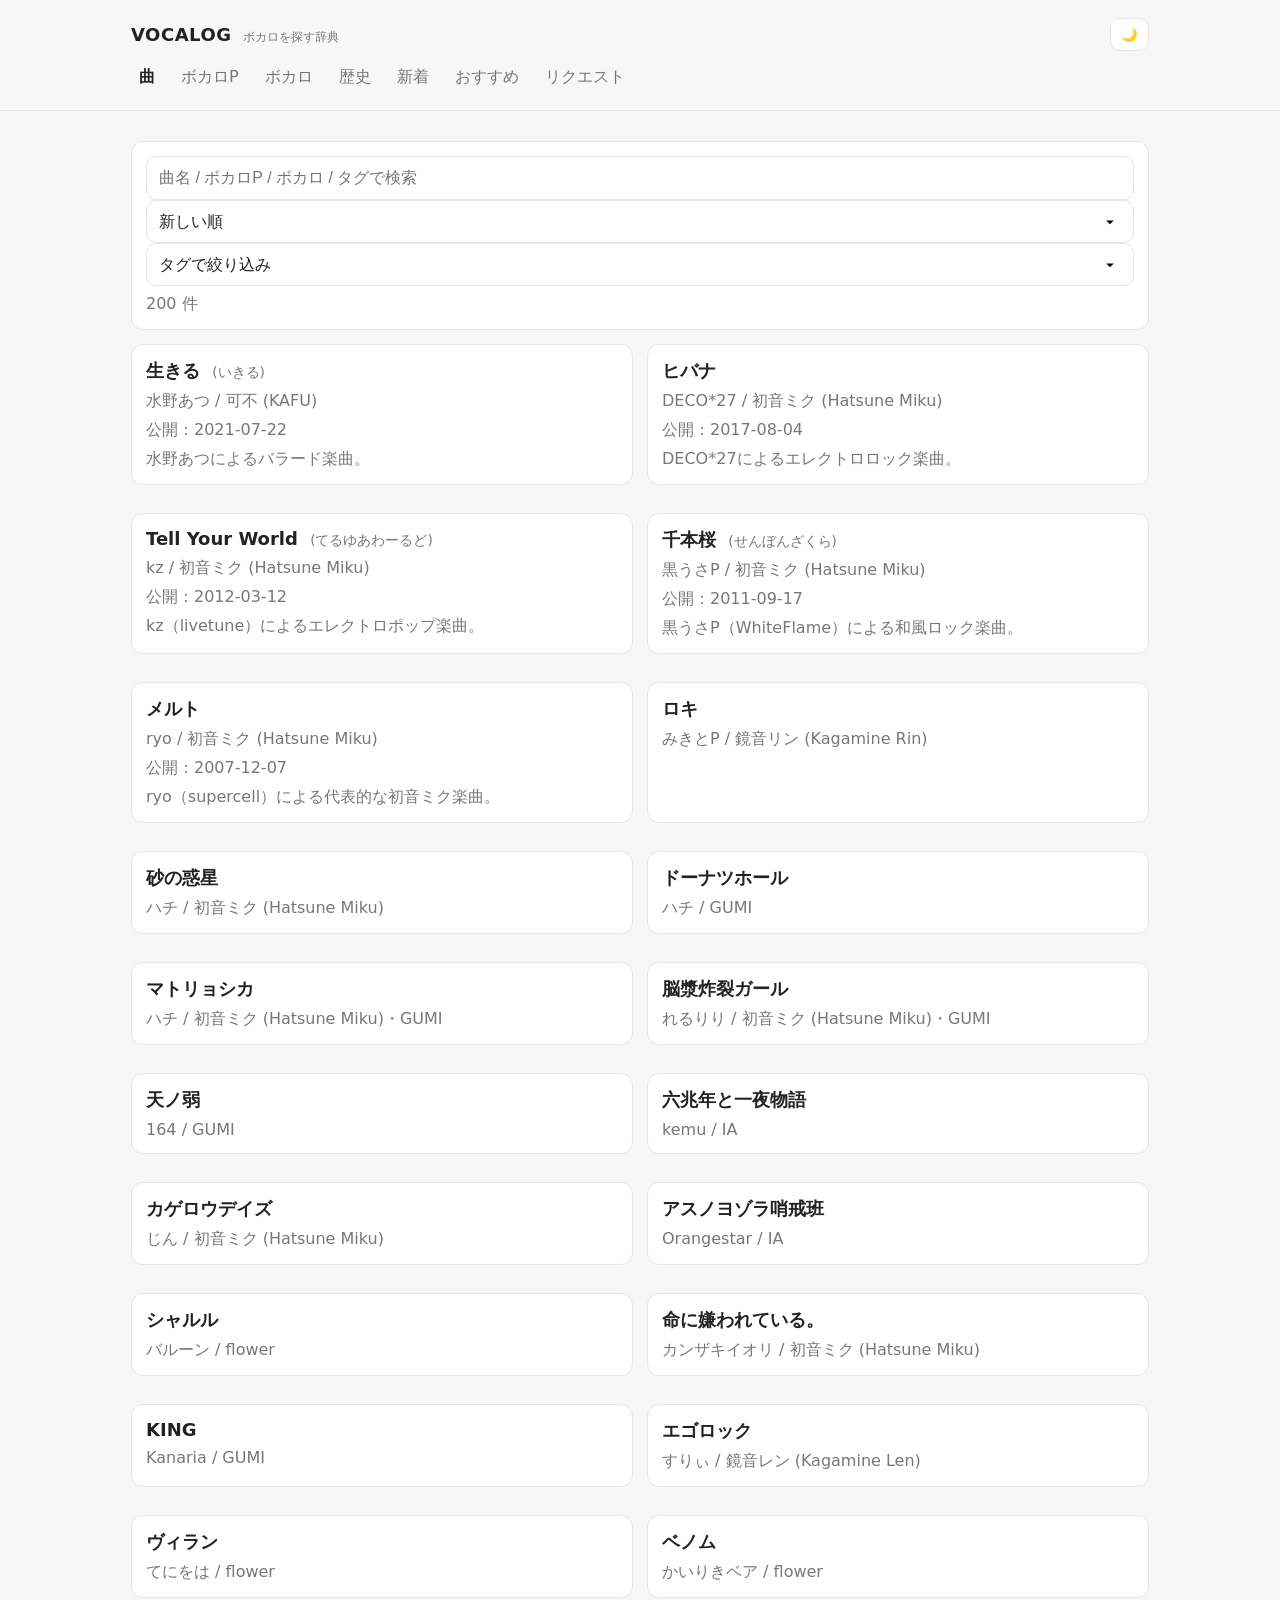
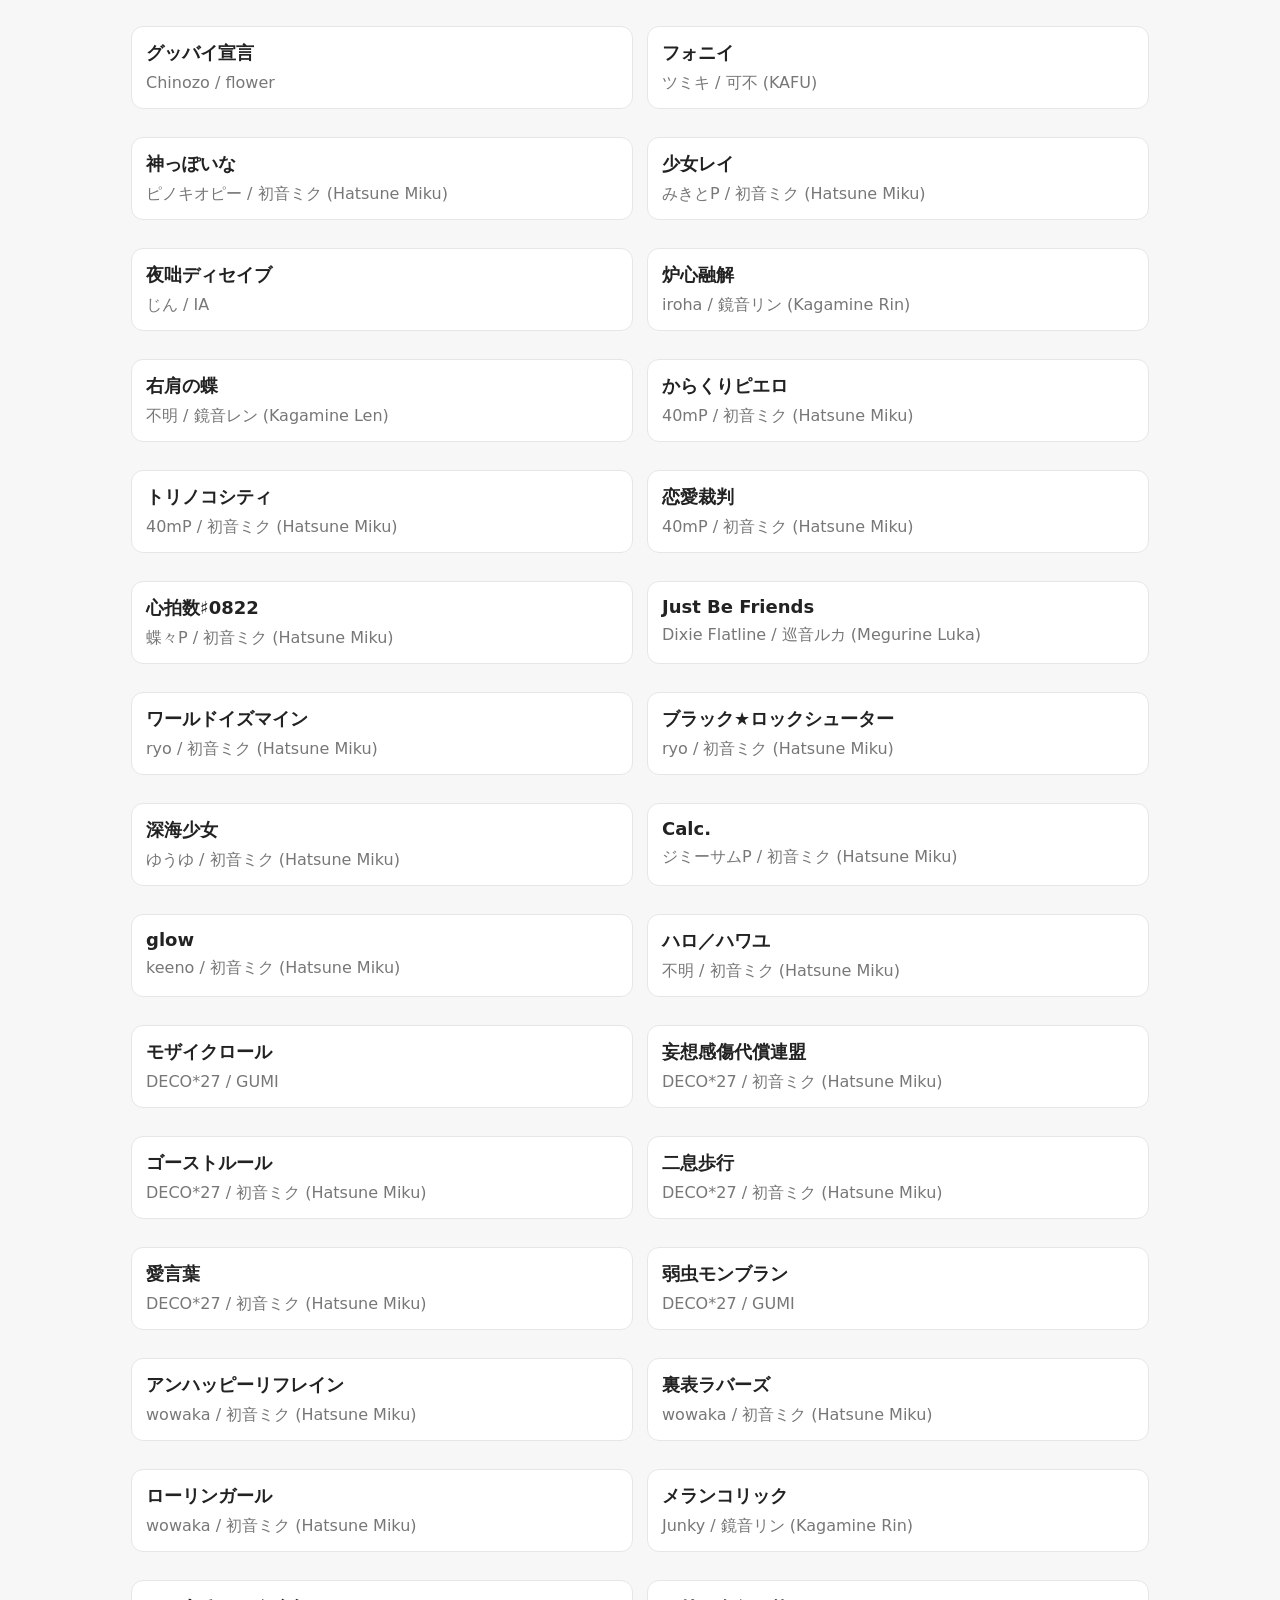
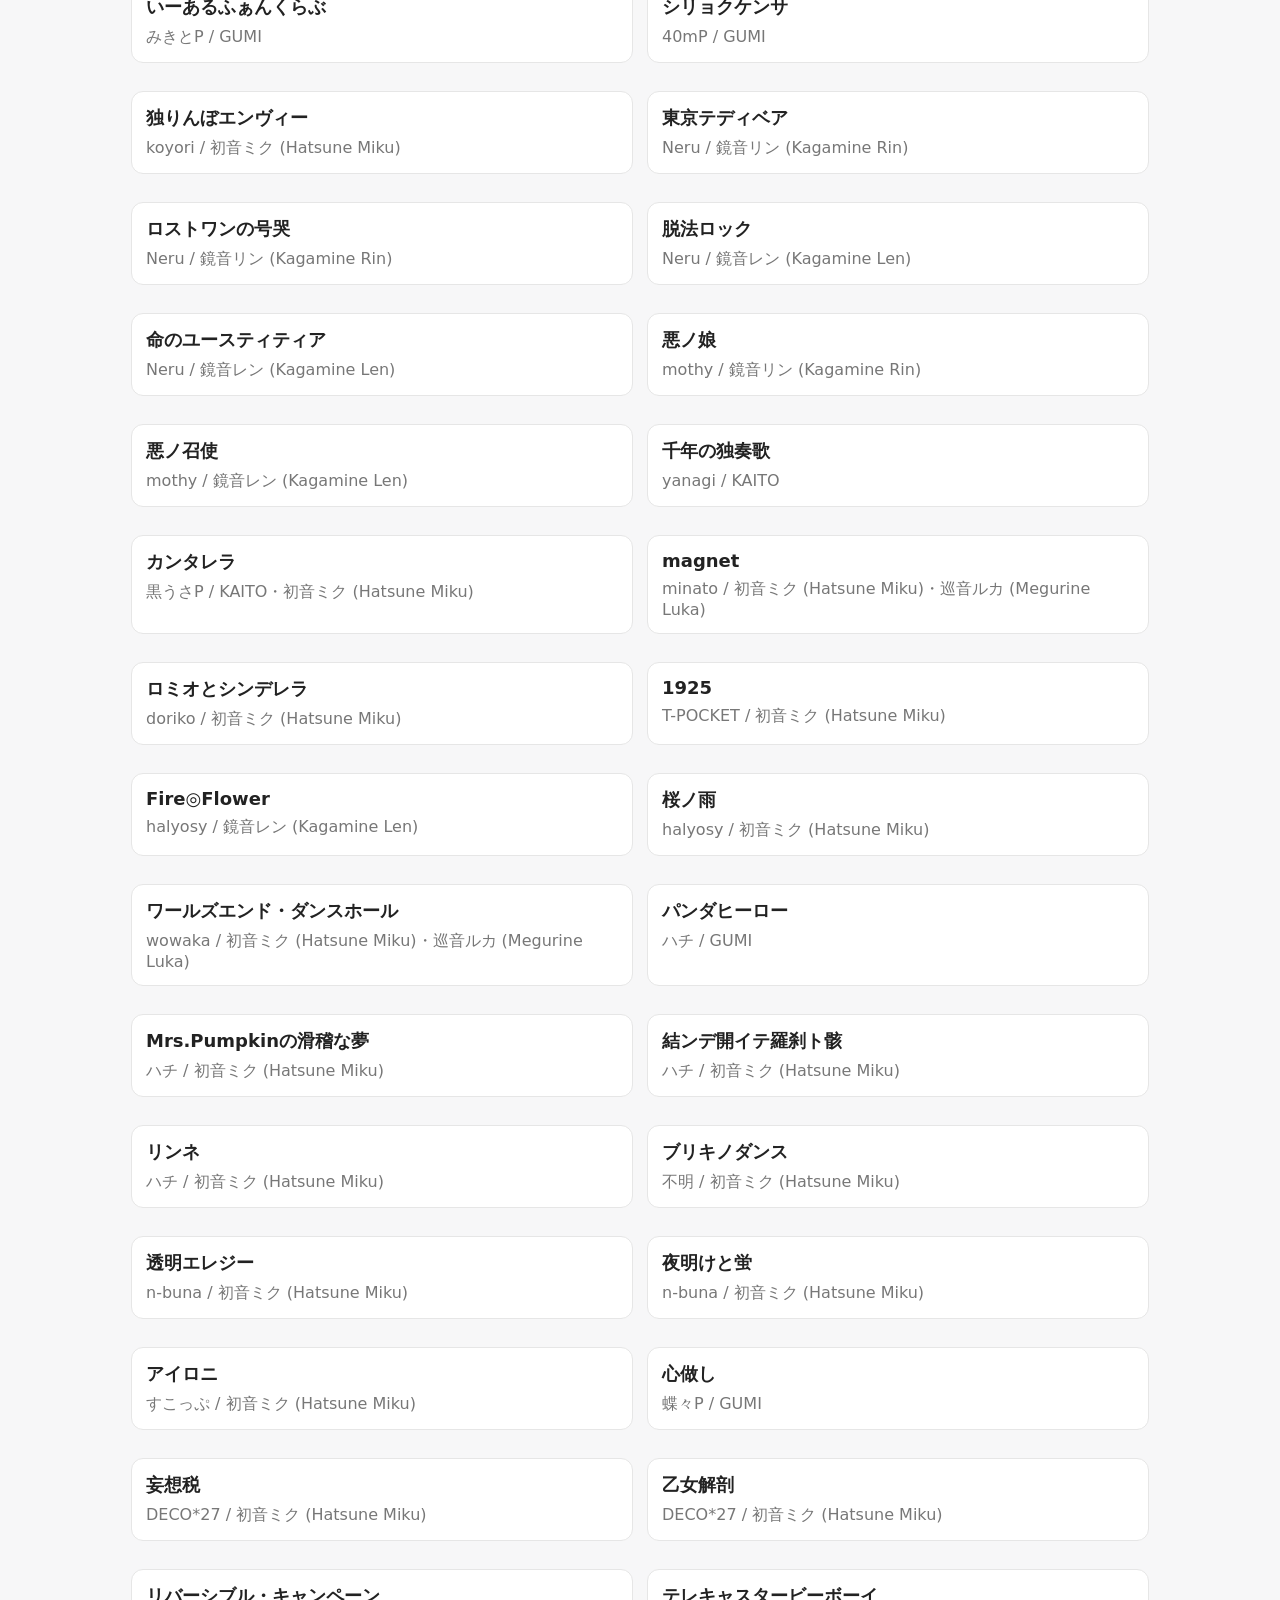
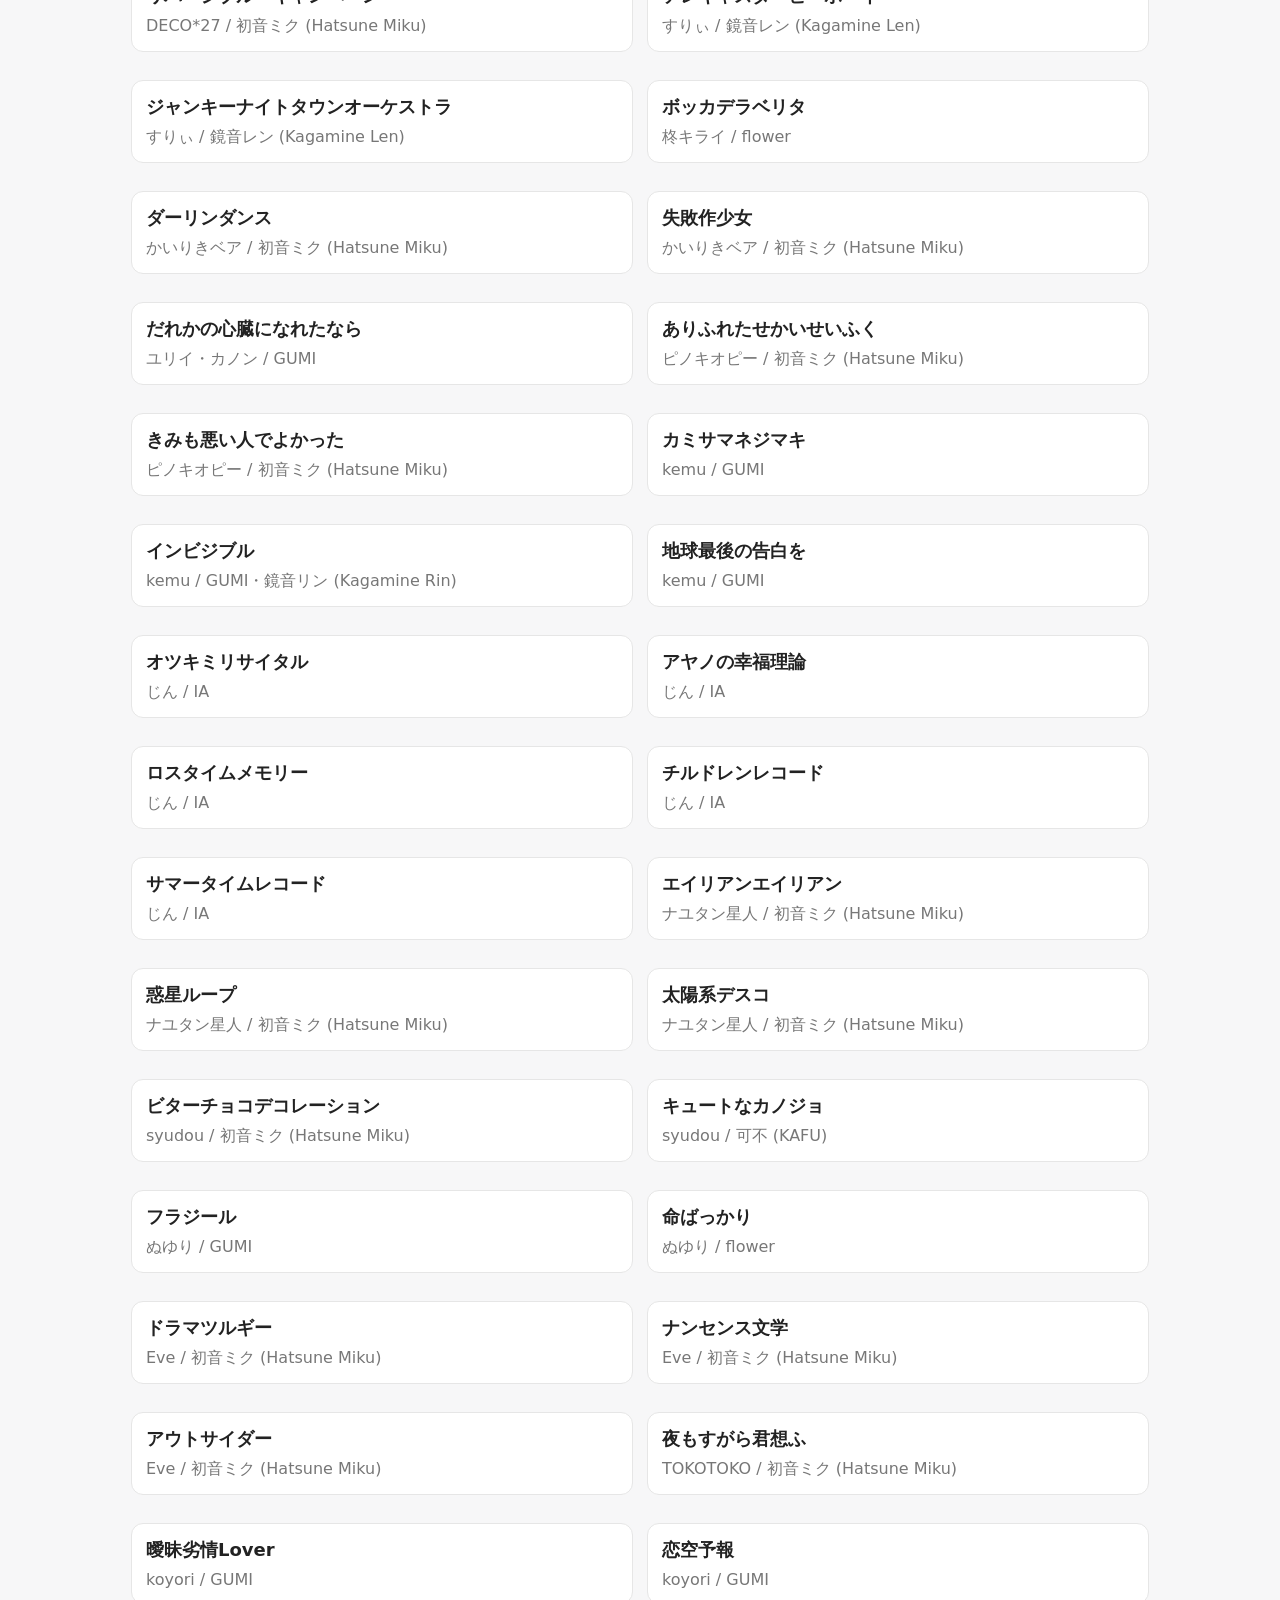
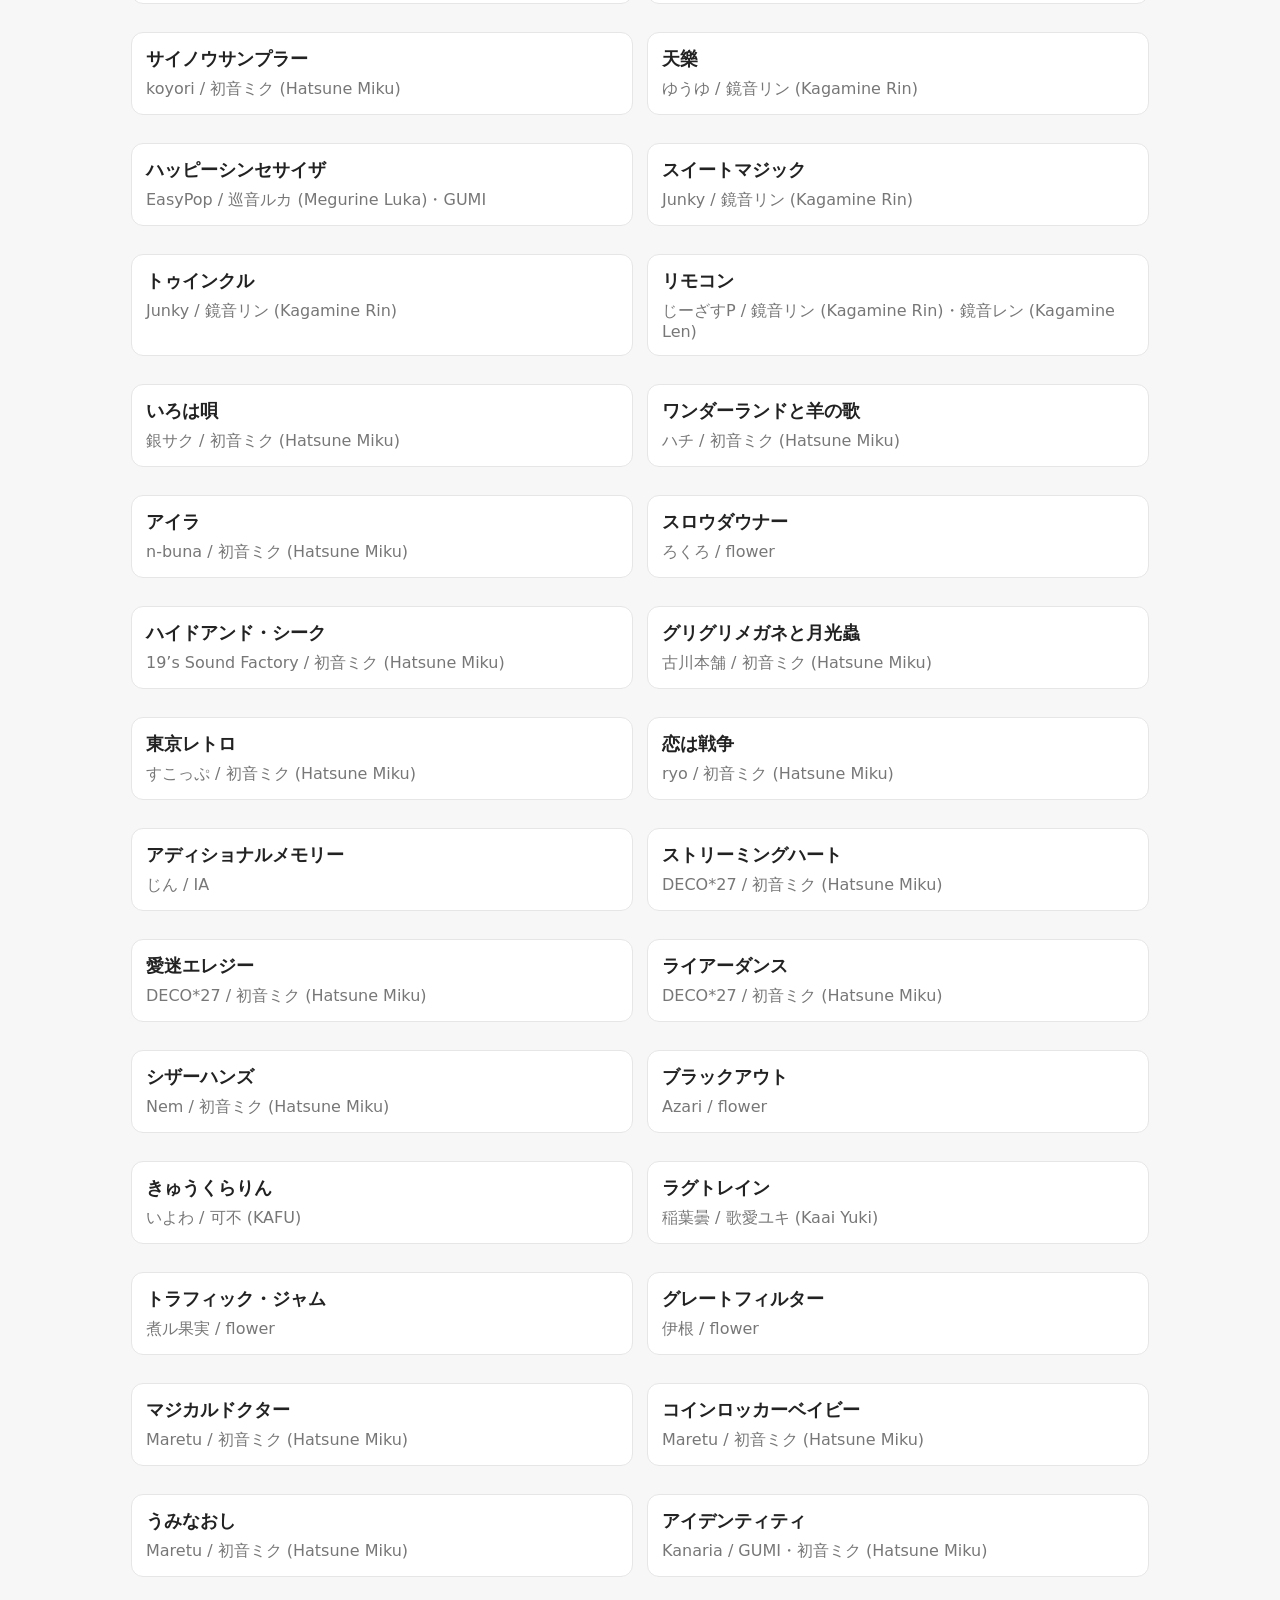
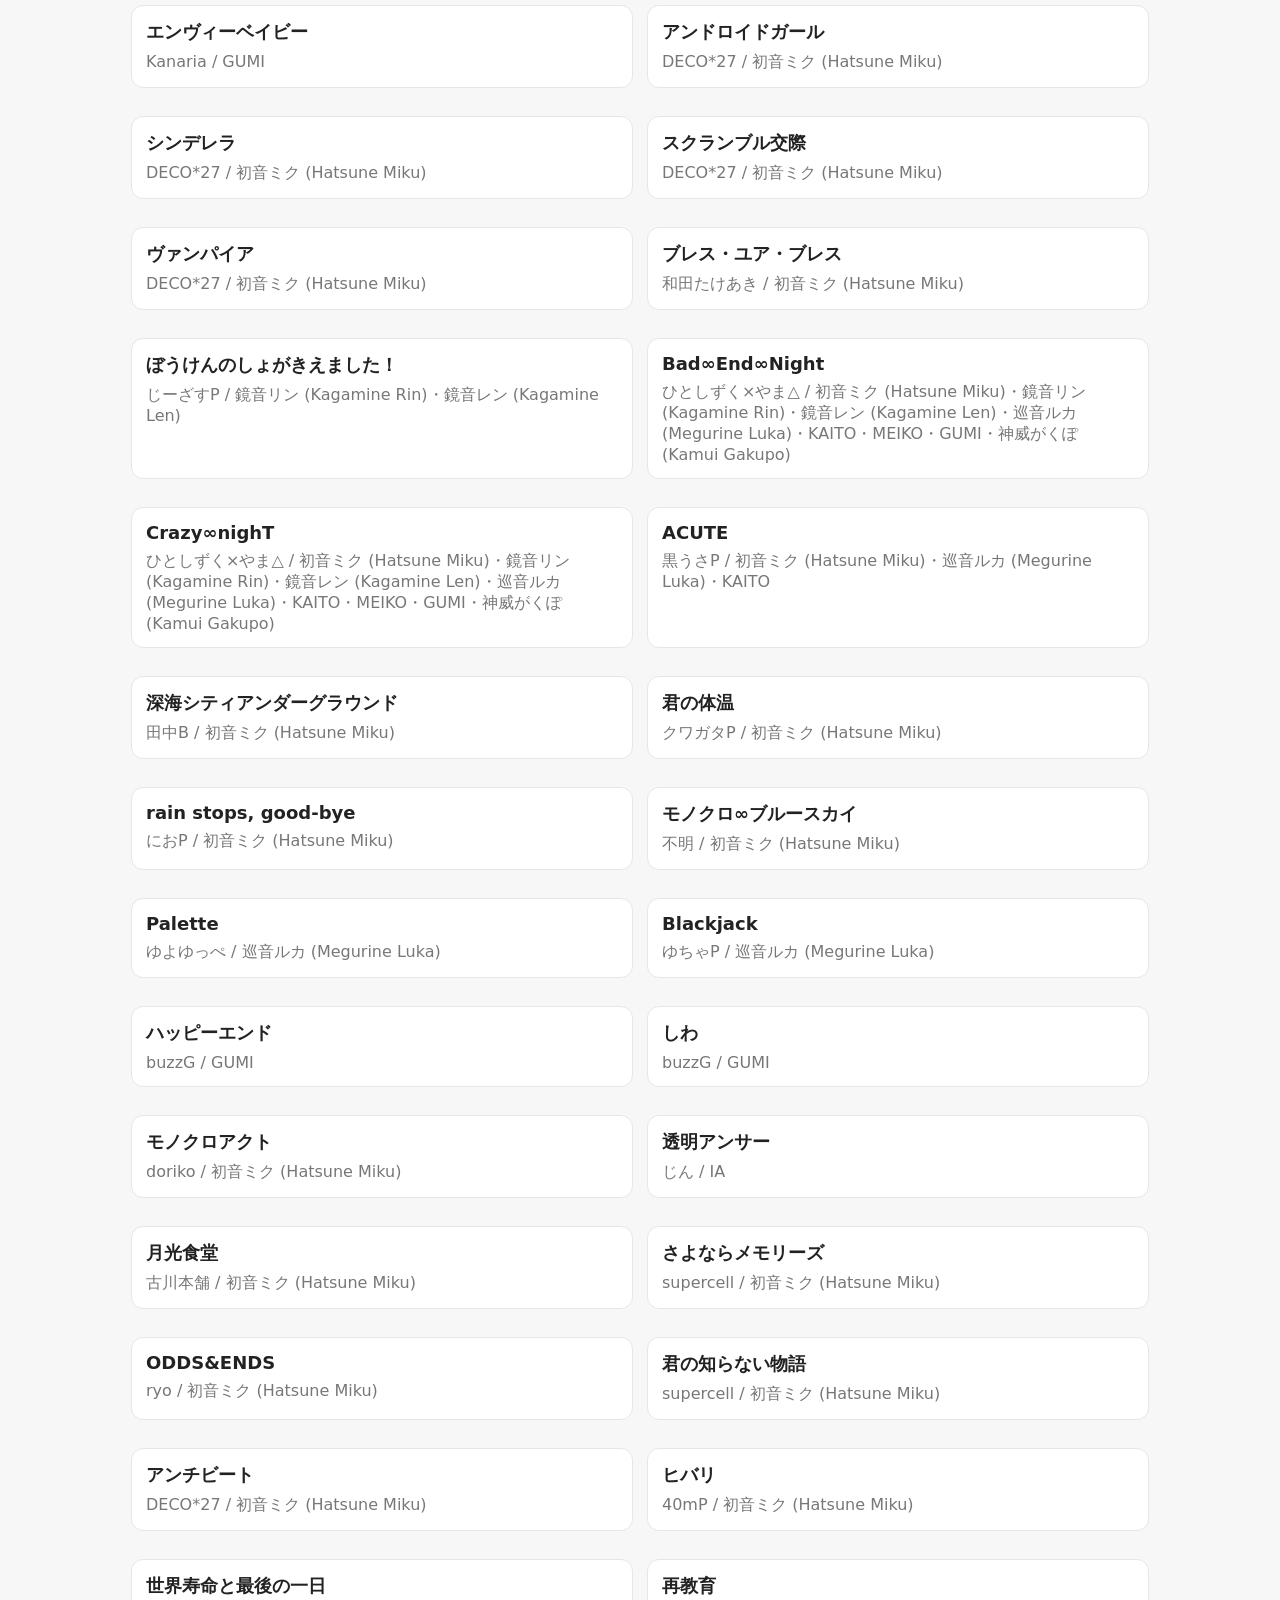
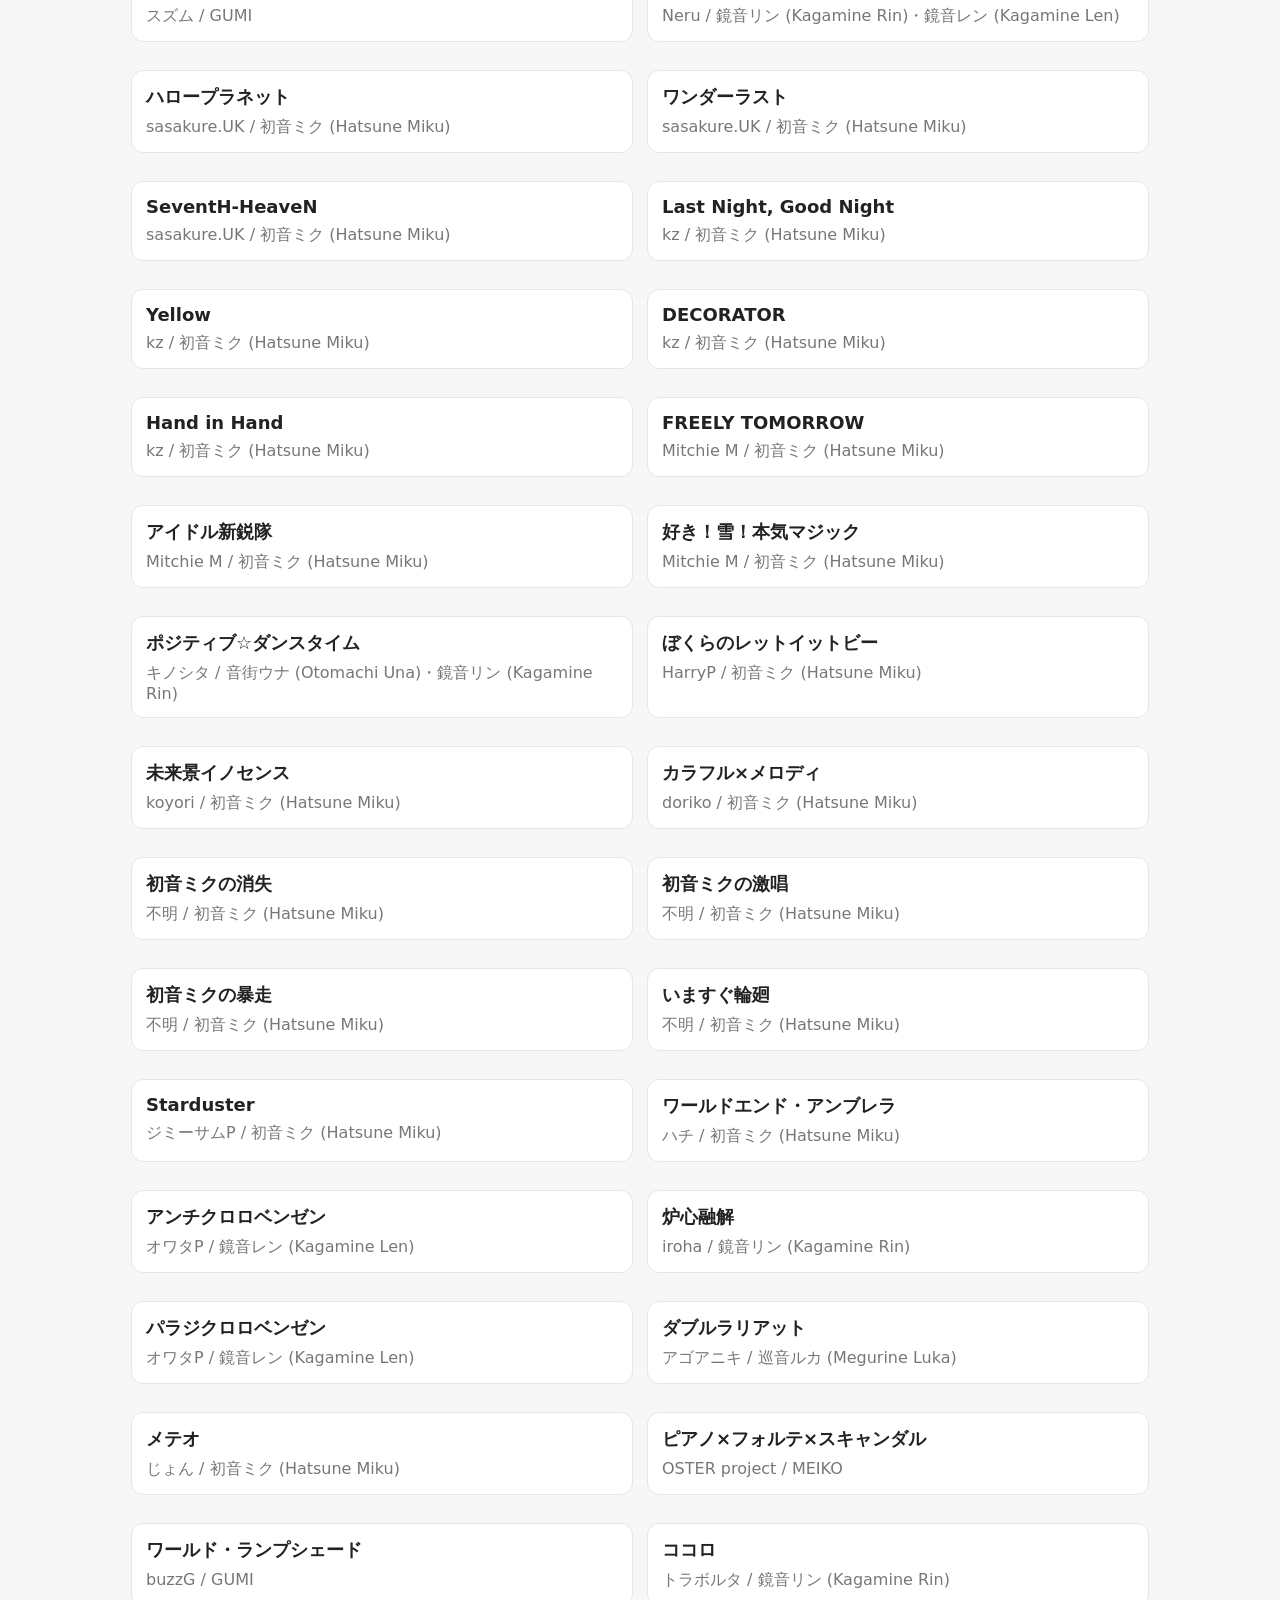
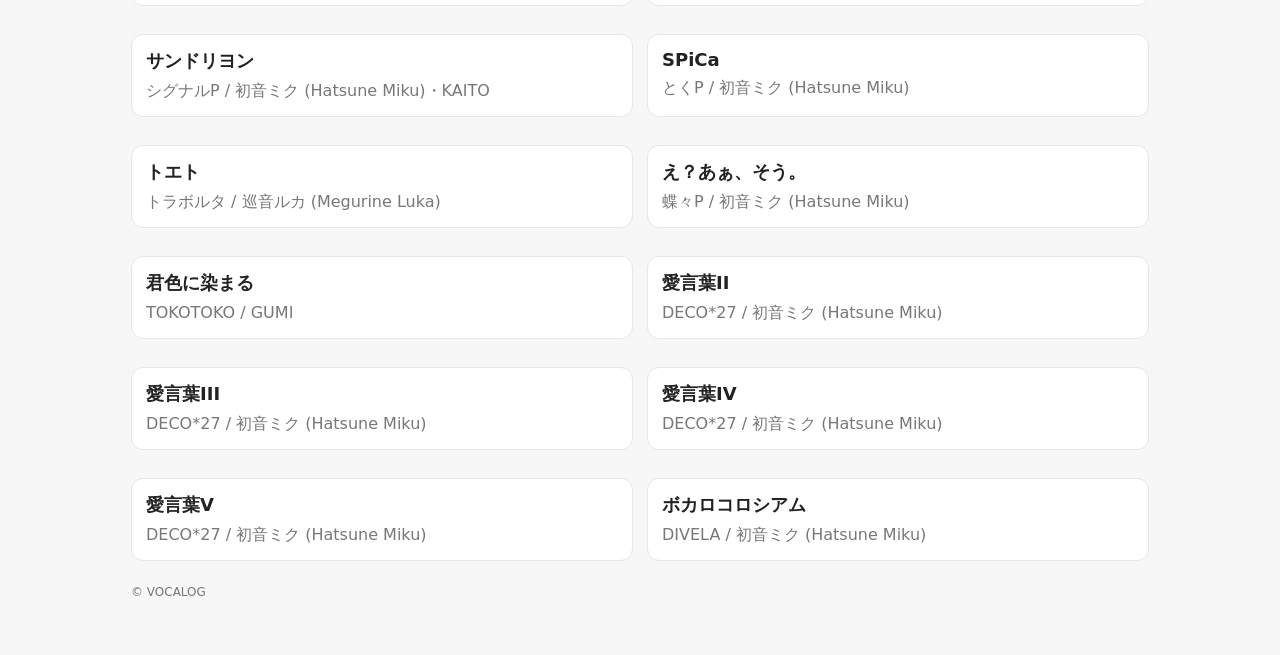
==== commit f0bc77bc: "Update index.html" ====
--- a/index.html
+++ b/index.html
@@ -12,12 +12,15 @@
   <main class="wrap">
     <div class="card">
       <input id="q" class="input" placeholder="曲名 / ボカロP / ボカロ / タグで検索" />
-      <div class="row" style="margin-top:10px;">
+      <div class="selectWrap">
         <select id="sort">
           <option value="new">新しい順</option>
           <option value="old">古い順</option>
           <option value="az">タイトル順</option>
         </select>
+      </div>
+
+      <div class="selectWrap">
         <select id="tag">
           <option value="">タグで絞り込み</option>
         </select>
--- a/styles.css
+++ b/styles.css
@@ -2,7 +2,7 @@
   --bg:#f7f7f8;
   --card:#ffffff;
   --text:#222;
-  --muted:#666;
+  --muted:#777;
   --border:#e6e6e6;
   --link:#222;
 }
@@ -66,7 +66,7 @@
   width:100%;
   padding:12px 12px;
   border:1px solid var(--border);
-  background:transparent;
+  background:var(--card);
   color:var(--text);
   border-radius:10px;
   font-size:16px;
@@ -157,7 +157,6 @@
   background: var(--card);
 }
 
-/* Highlight cards */
 .repCard{
   border:2px solid var(--border);
   box-shadow:0 8px 24px rgba(0,0,0,.06);
@@ -171,7 +170,6 @@
   font-variant-numeric: tabular-nums;
 }
 
-/* Song title line */
 .songTitleLine .title.songTitle{
   display:flex;
   align-items:baseline;
@@ -198,3 +196,59 @@
 .songTitleLine .songBadges .pill{
   margin-left:0;
 }
+
+::-webkit-scrollbar {
+  width: 8px;
+}
+
+::-webkit-scrollbar-track {
+  background: var(--bg);
+}
+
+::-webkit-scrollbar-thumb {
+  background: #d6d6d6;
+  border-radius: 10px;
+  border: 2px solid var(--bg);
+}
+
+::-webkit-scrollbar-thumb:hover {
+  background: #bcbcbc;
+}
+
+[data-theme="dark"] ::-webkit-scrollbar-track {
+  background: var(--bg);
+}
+
+[data-theme="dark"] ::-webkit-scrollbar-thumb {
+  background: #2f3540;
+  border-radius: 10px;
+  border: 2px solid var(--bg);
+}
+
+[data-theme="dark"] ::-webkit-scrollbar-thumb:hover {
+  background: #3b4350;
+}
+
+* {
+  scrollbar-width: thin;
+  scrollbar-color: var(--border) var(--bg);
+}
+
+[data-theme="dark"] * {
+  scrollbar-color: #2f3540 var(--bg);
+}
+
+select{
+  appearance: none;
+  -webkit-appearance: none;
+  -moz-appearance: none;
+  padding-right: 42px;
+
+  background-image: url("data:image/svg+xml;utf8,\
+  <svg xmlns='http://www.w3.org/2000/svg' viewBox='0 0 24 24'>\
+  <path fill='currentColor' d='M7 10l5 5 5-5z'/>\
+  </svg>");
+  background-repeat: no-repeat;
+  background-position: right 14px center;
+  background-size: 18px;
+}
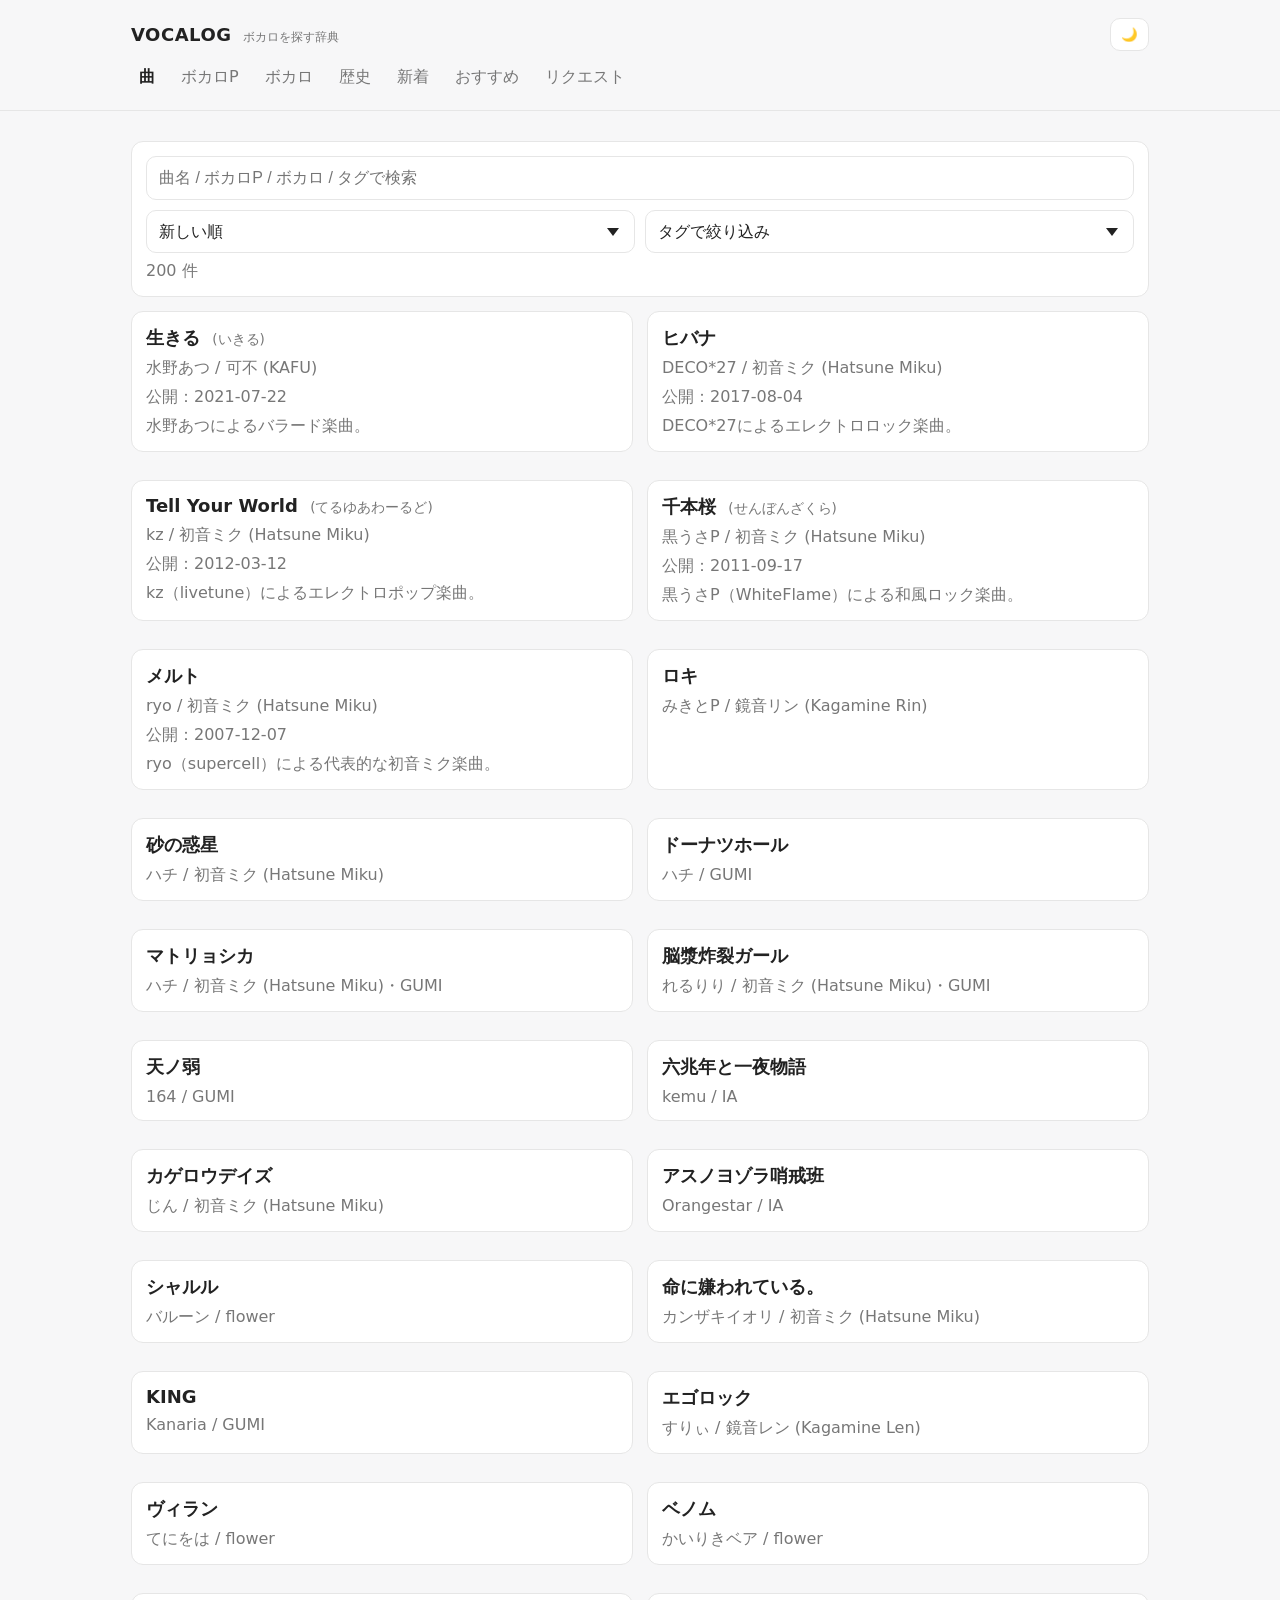
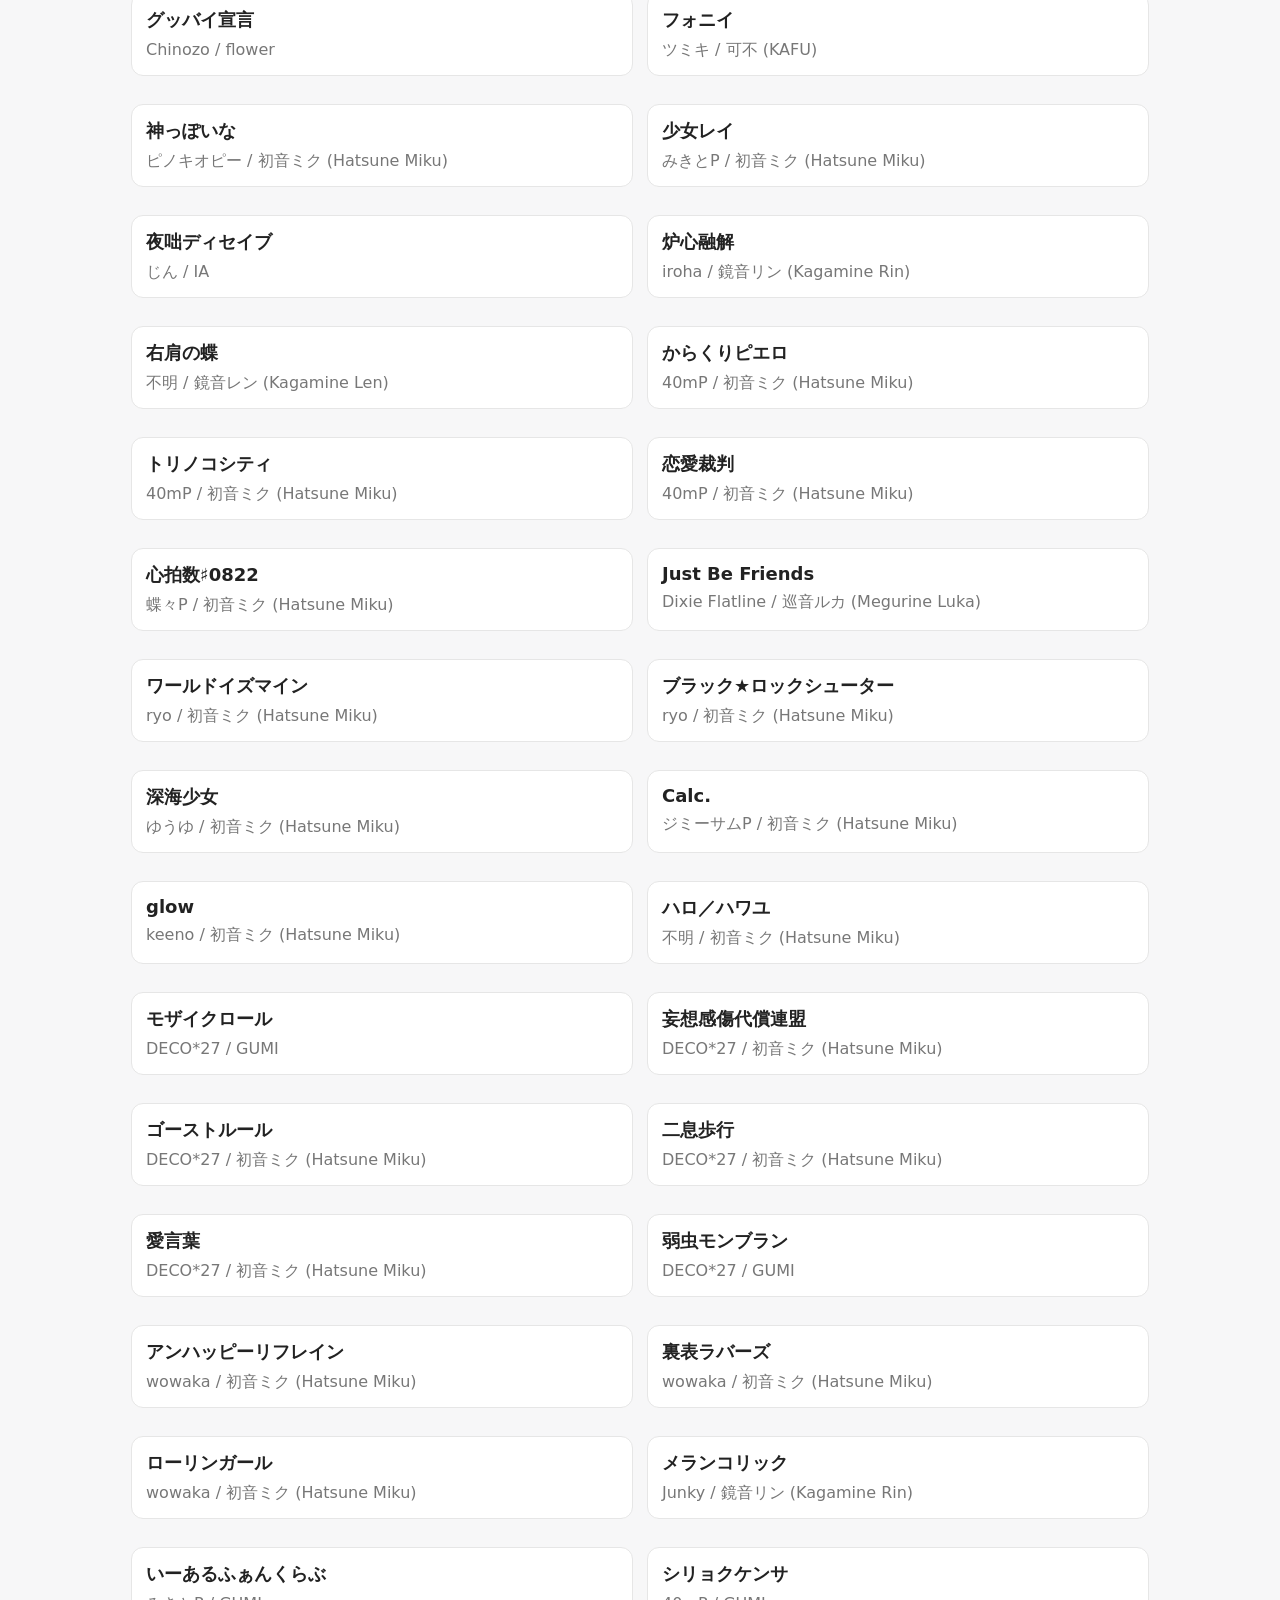
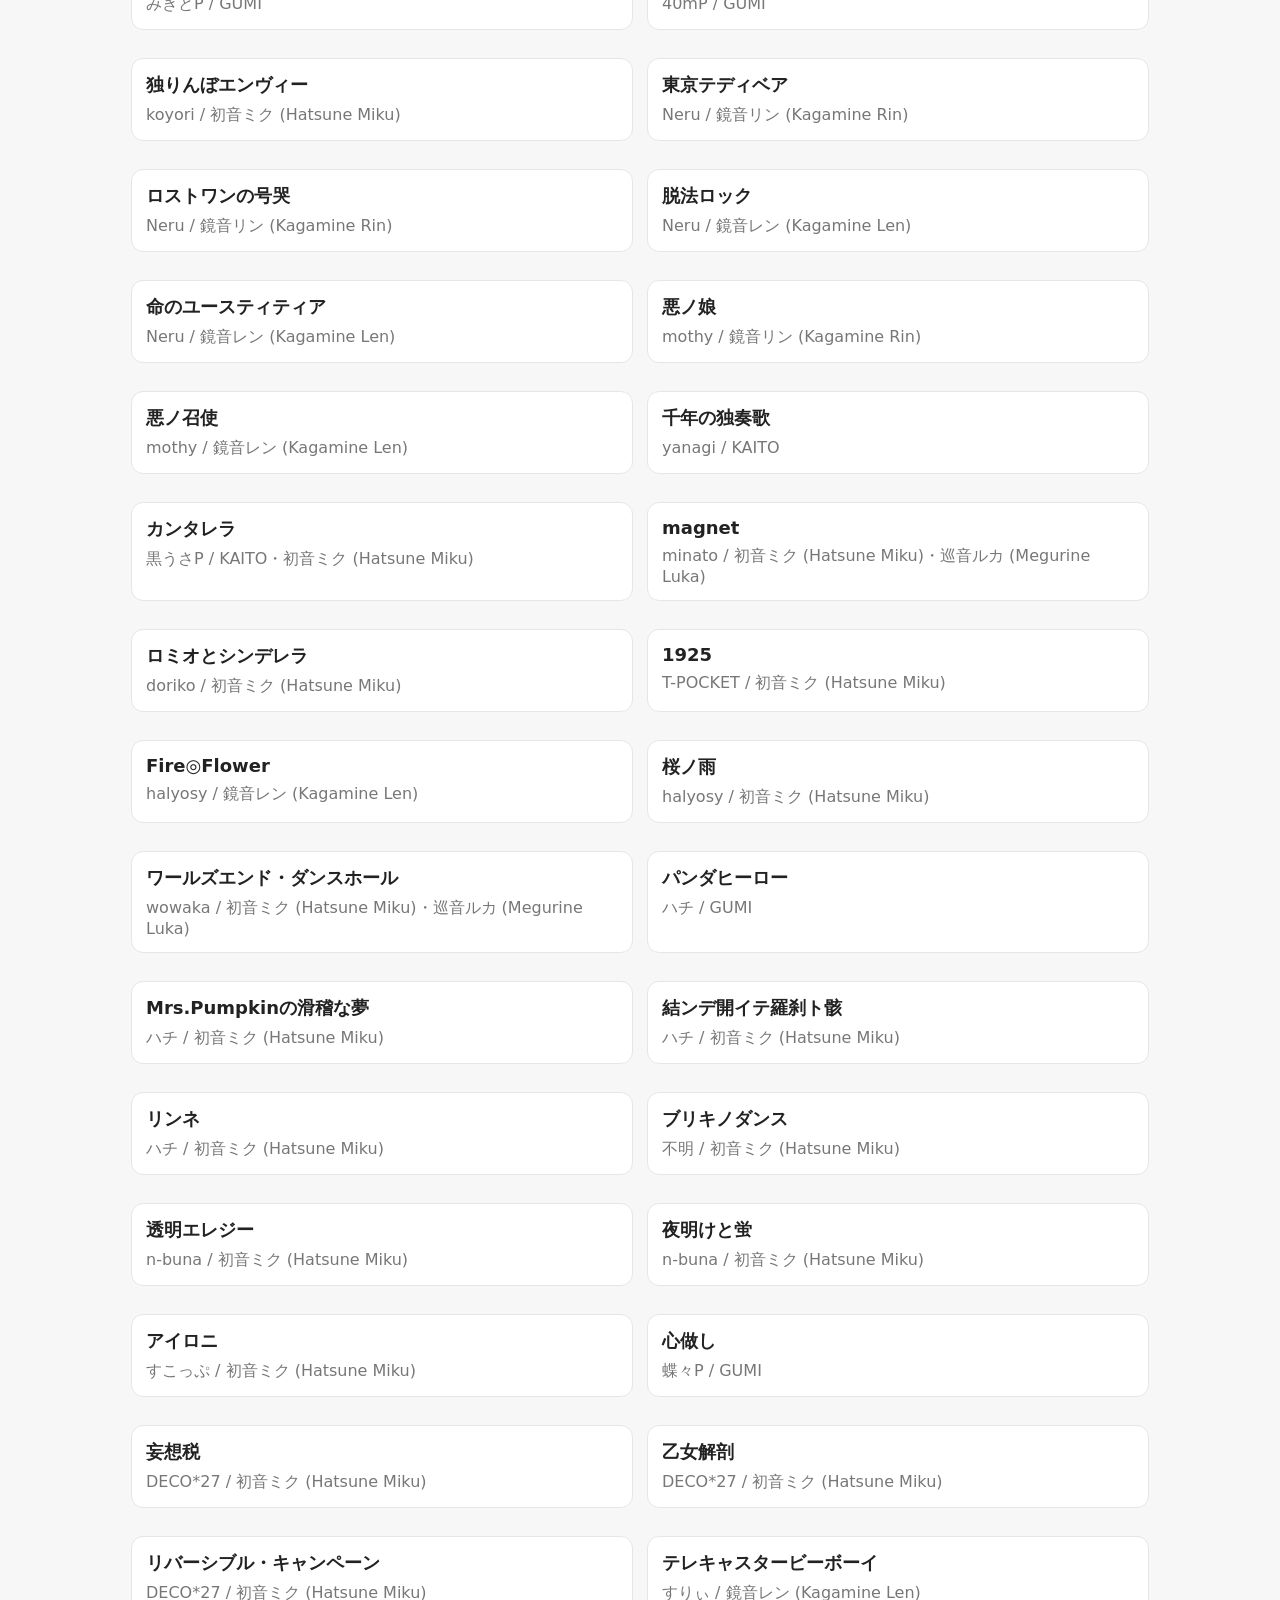
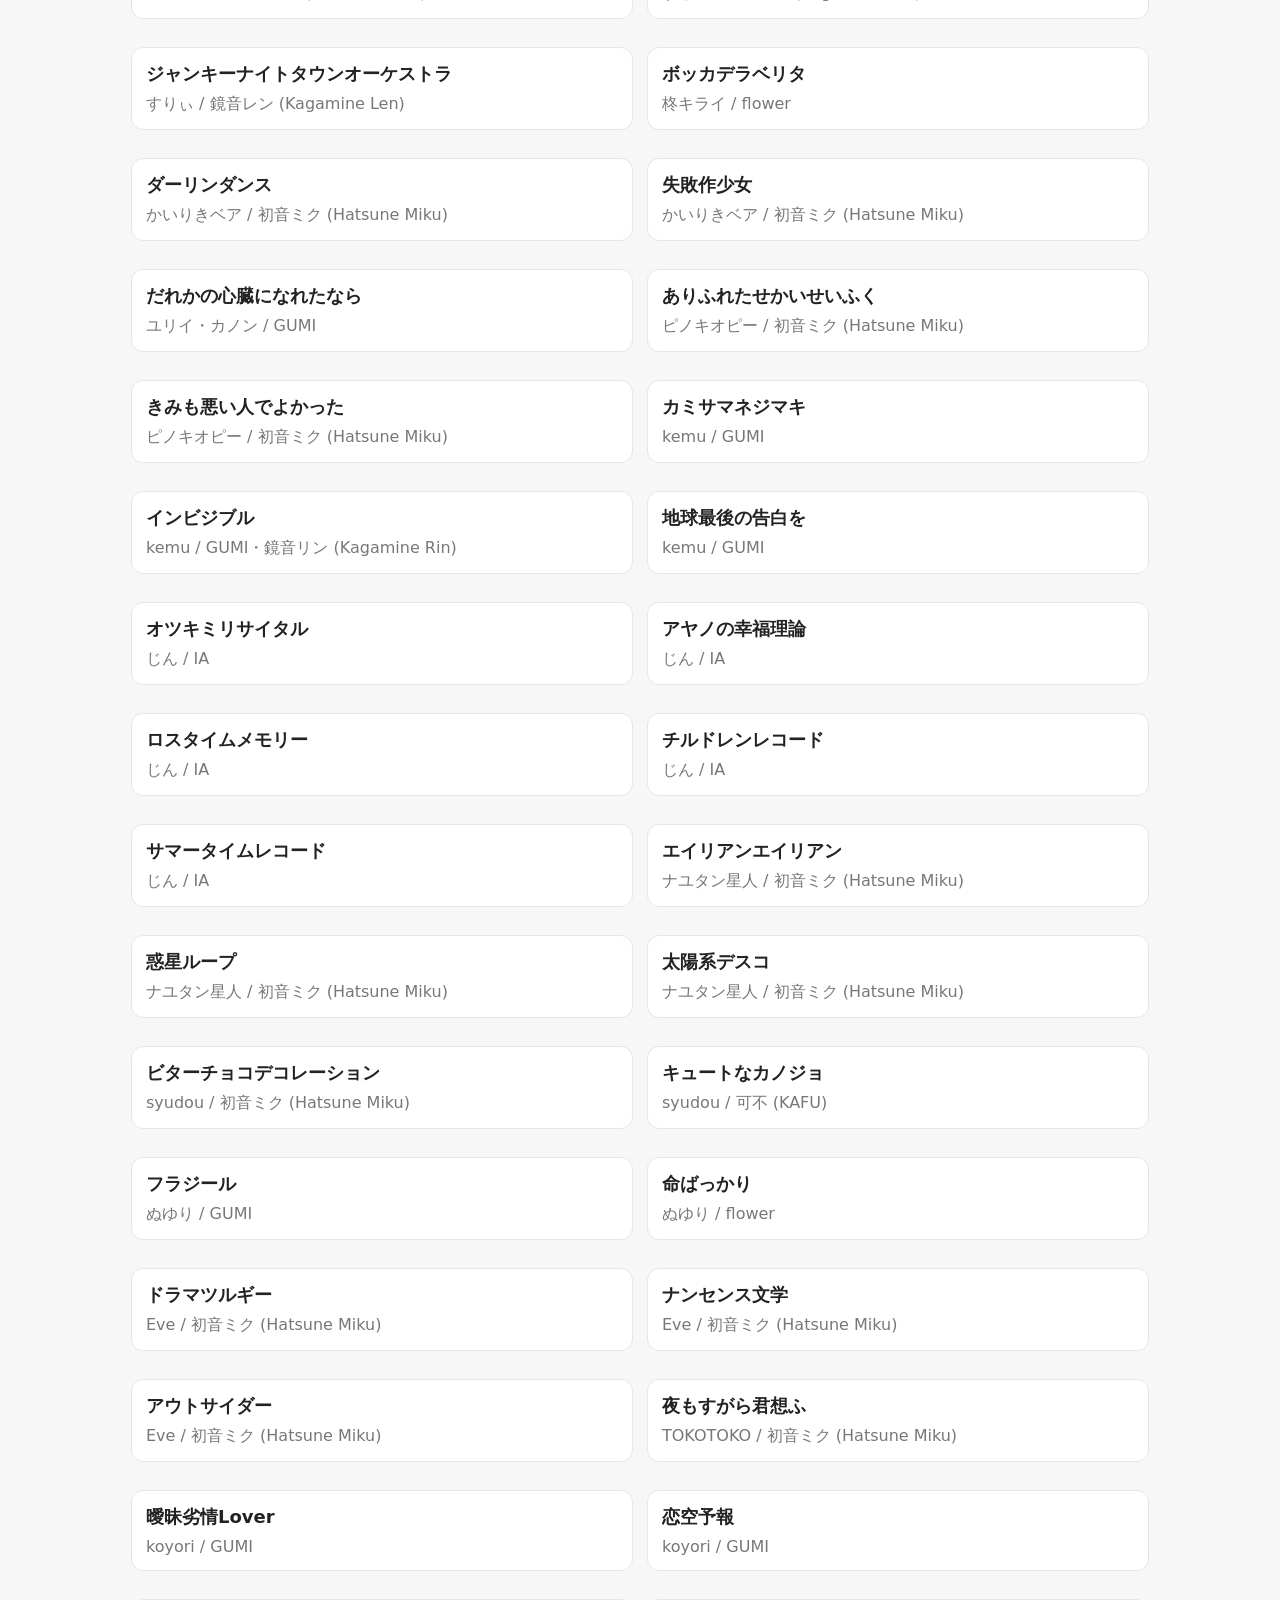
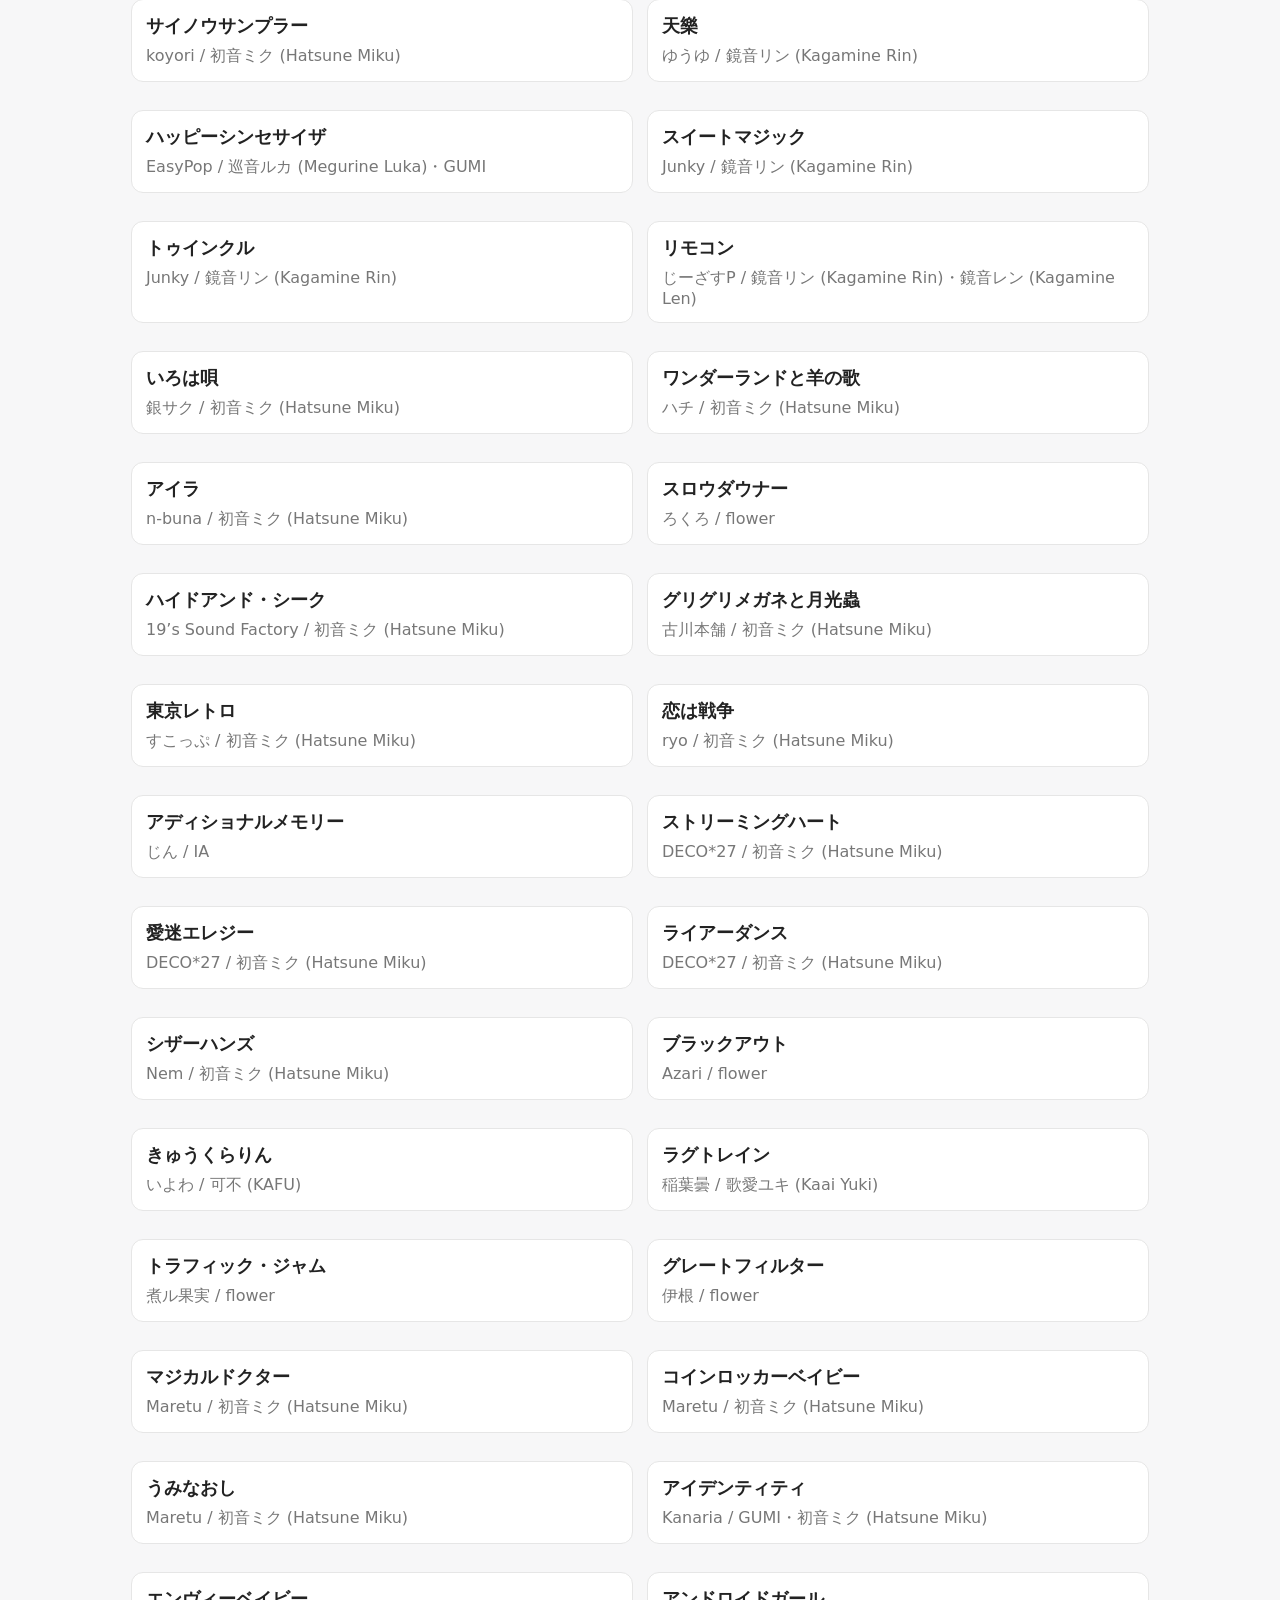
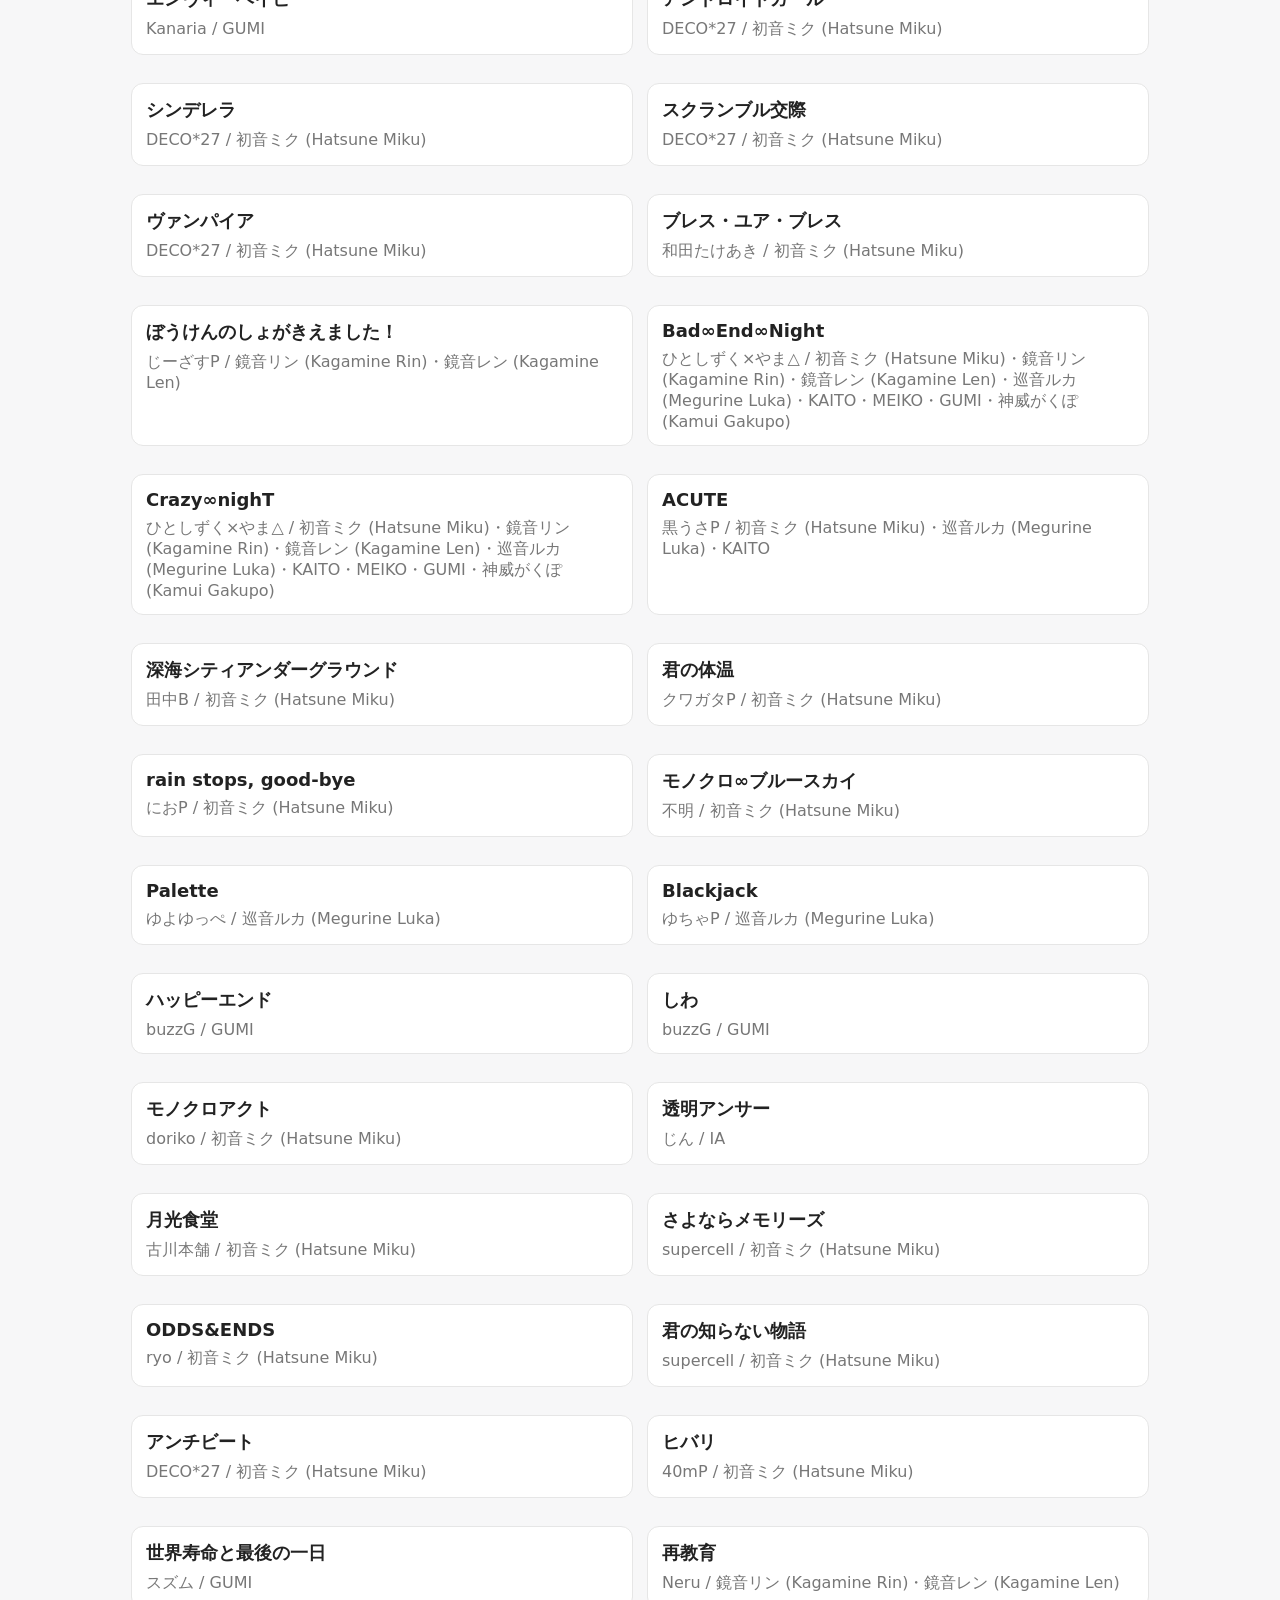
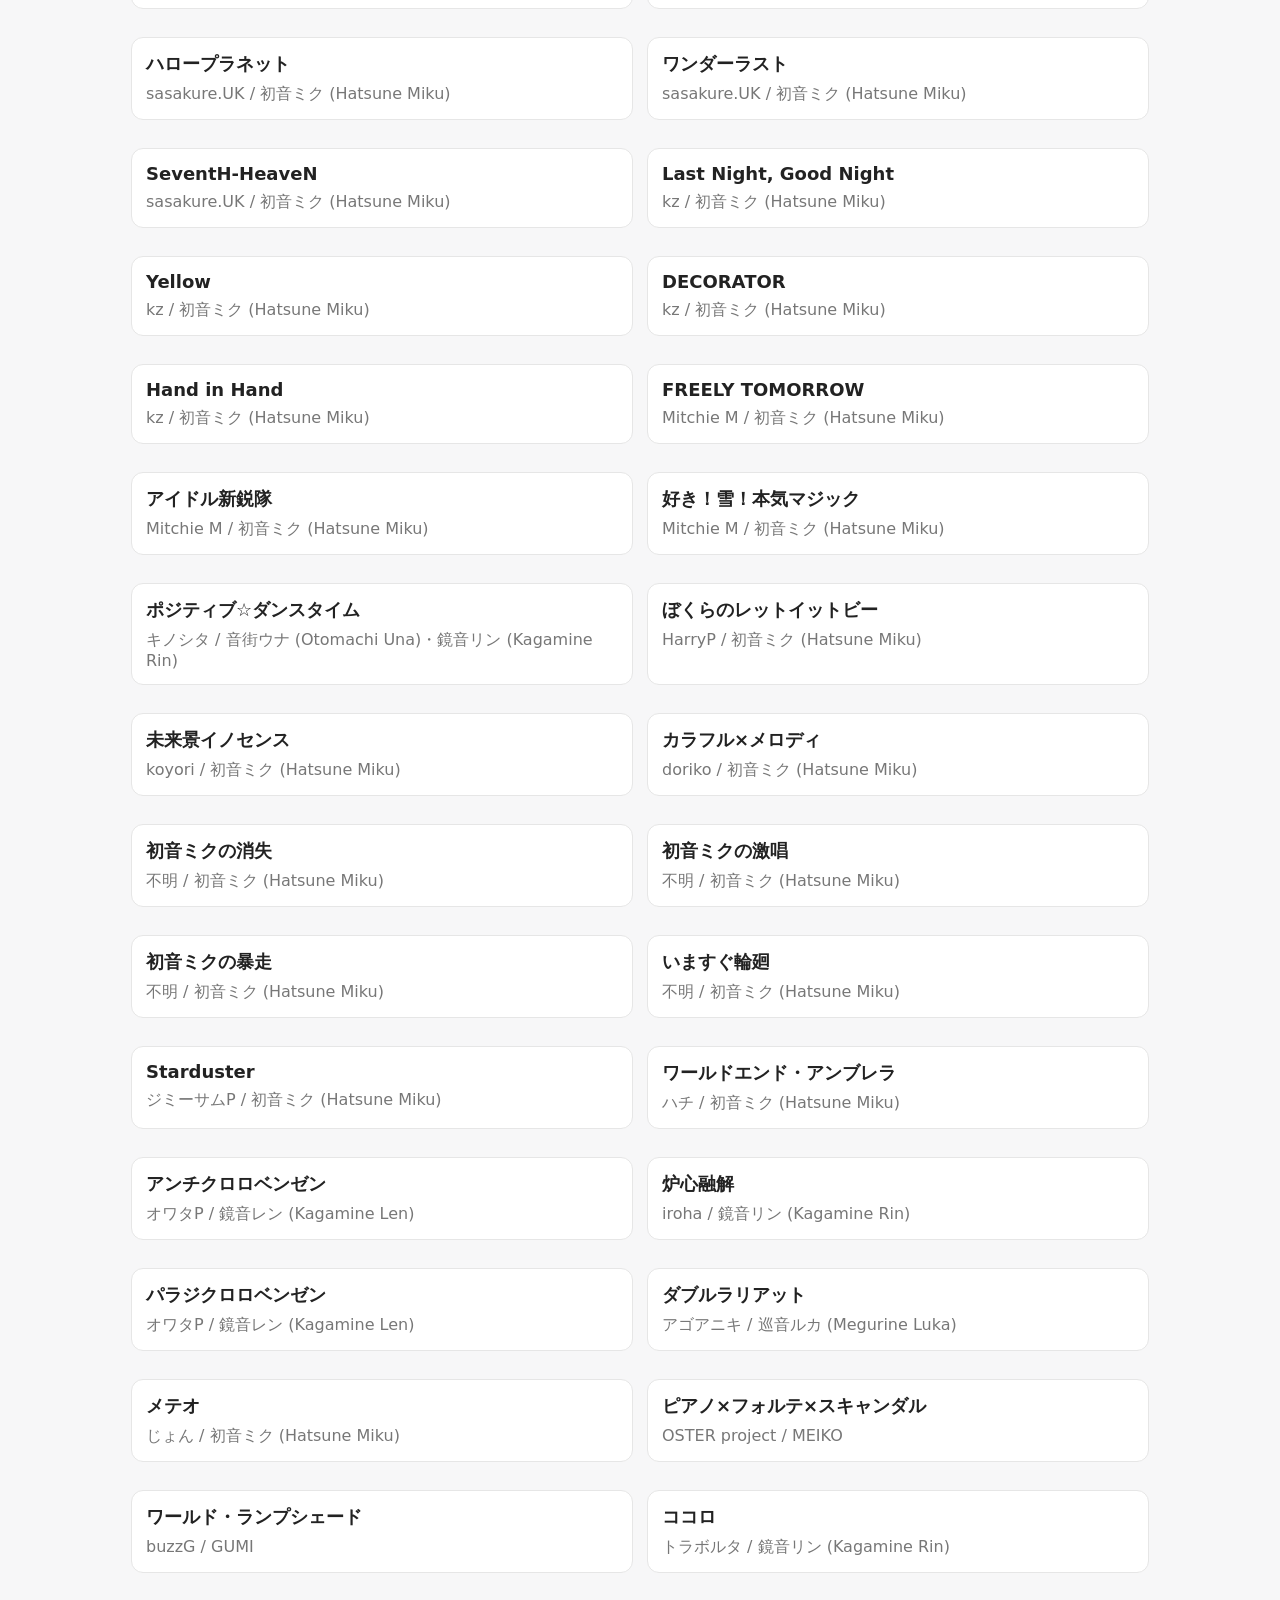
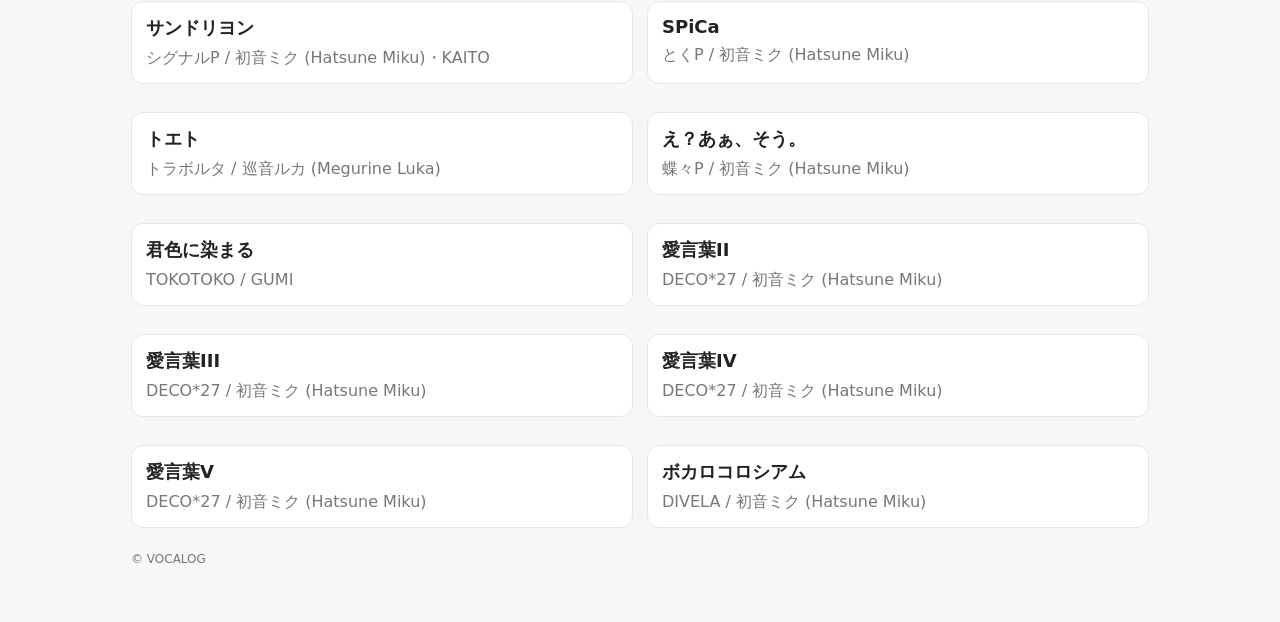
==== commit c6b63a95: "Update index.html" ====
--- a/index.html
+++ b/index.html
@@ -12,18 +12,20 @@
   <main class="wrap">
     <div class="card">
       <input id="q" class="input" placeholder="曲名 / ボカロP / ボカロ / タグで検索" />
-      <div class="selectWrap">
-        <select id="sort">
-          <option value="new">新しい順</option>
-          <option value="old">古い順</option>
-          <option value="az">タイトル順</option>
-        </select>
-      </div>
+      <div class="row" style="margin-top:10px;">
+        <div class="selectWrap">
+          <select id="sort">
+            <option value="new">新しい順</option>
+            <option value="old">古い順</option>
+            <option value="az">タイトル順</option>
+          </select>
+        </div>
 
-      <div class="selectWrap">
-        <select id="tag">
-          <option value="">タグで絞り込み</option>
-        </select>
+        <div class="selectWrap">
+          <select id="tag">
+            <option value="">タグで絞り込み</option>
+          </select>
+        </div>
       </div>
       <p class="muted" id="count"></p>
     </div>
@@ -37,3 +39,4 @@
 </body>
 </html>
 
+
--- a/styles.css
+++ b/styles.css
@@ -238,17 +238,28 @@
   scrollbar-color: #2f3540 var(--bg);
 }
 
-select{
+.selectWrap{
+  position: relative;
+  flex: 1;
+  min-width: 160px;
+}
+
+.selectWrap select{
+  width: 100%;
+  padding-right: 44px;
   appearance: none;
   -webkit-appearance: none;
   -moz-appearance: none;
-  padding-right: 42px;
-
-  background-image: url("data:image/svg+xml;utf8,\
-  <svg xmlns='http://www.w3.org/2000/svg' viewBox='0 0 24 24'>\
-  <path fill='currentColor' d='M7 10l5 5 5-5z'/>\
-  </svg>");
-  background-repeat: no-repeat;
-  background-position: right 14px center;
-  background-size: 18px;
-}
+}
+
+.selectWrap::after{
+  content: "";
+  position: absolute;
+  right: 16px;
+  top: 50%;
+  transform: translateY(-50%);
+  border-left: 6px solid transparent;
+  border-right: 6px solid transparent;
+  border-top: 8px solid var(--text);
+  pointer-events: none;
+}
